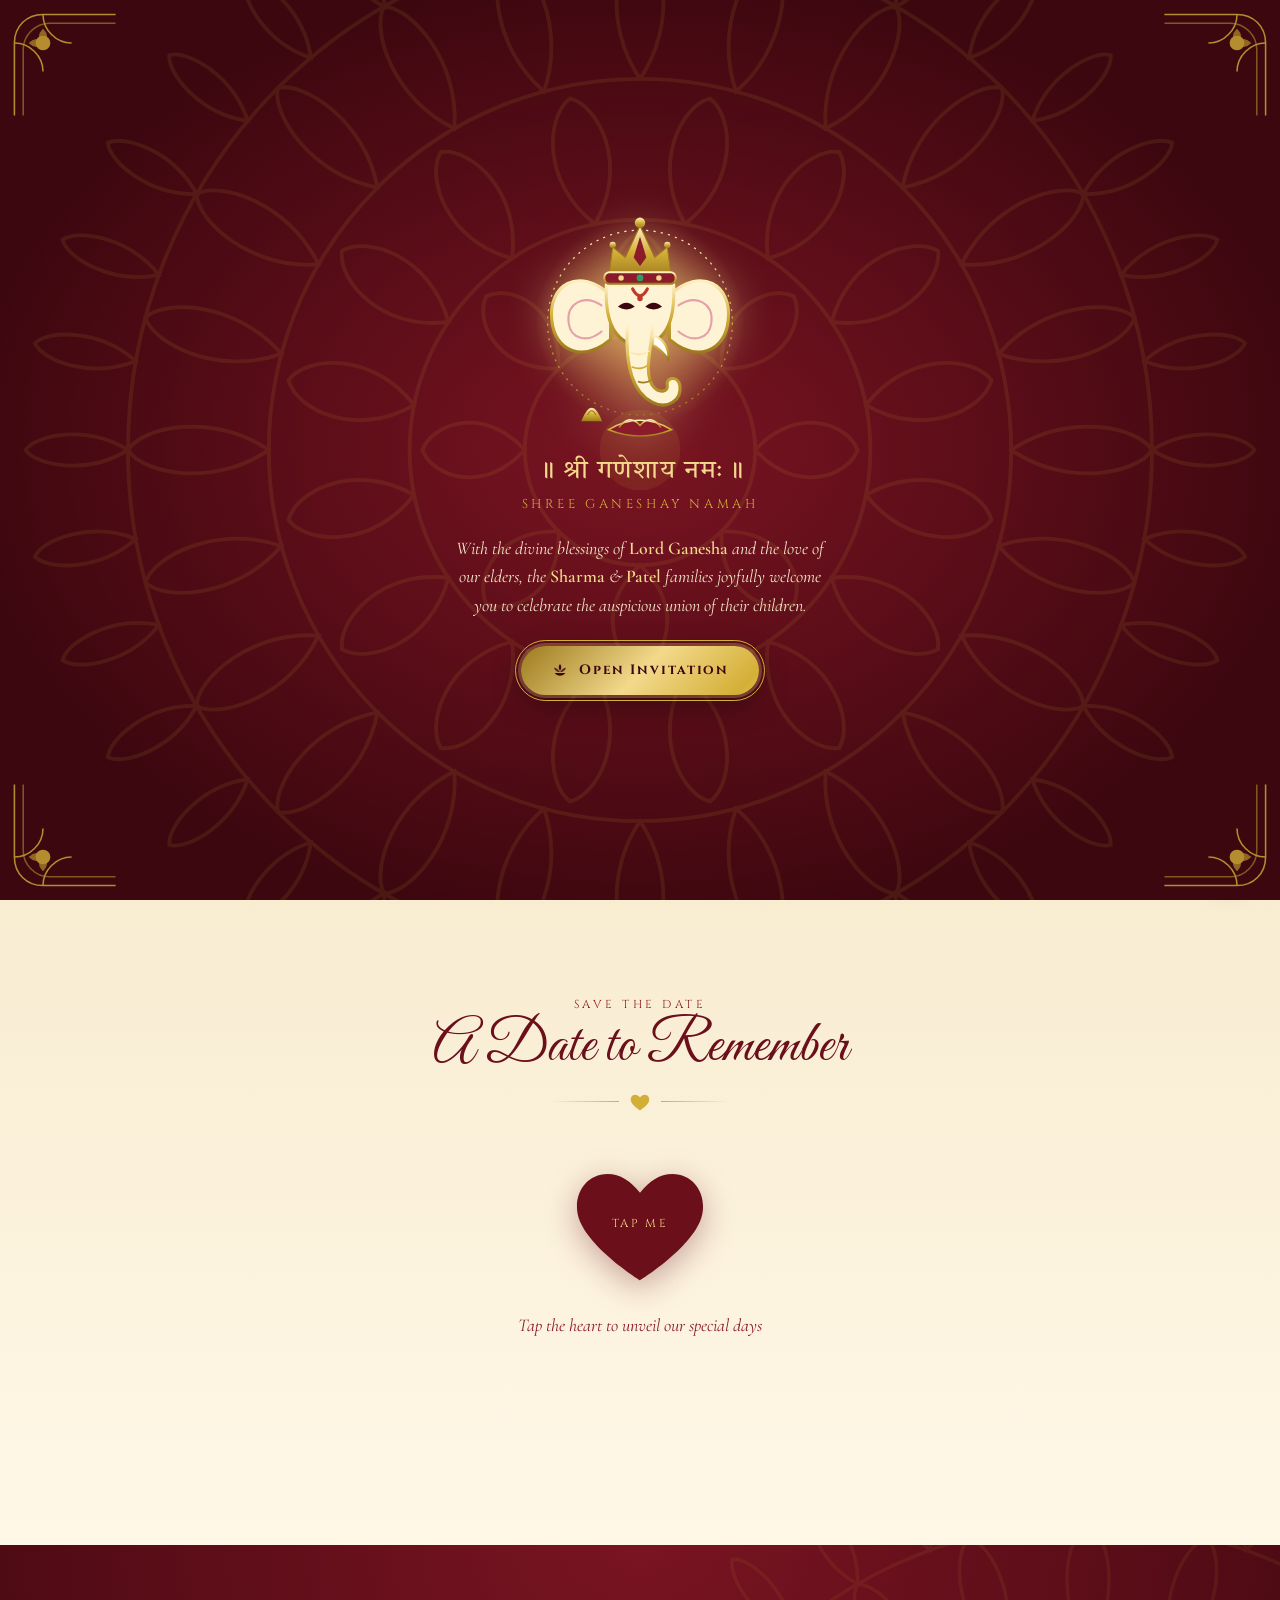
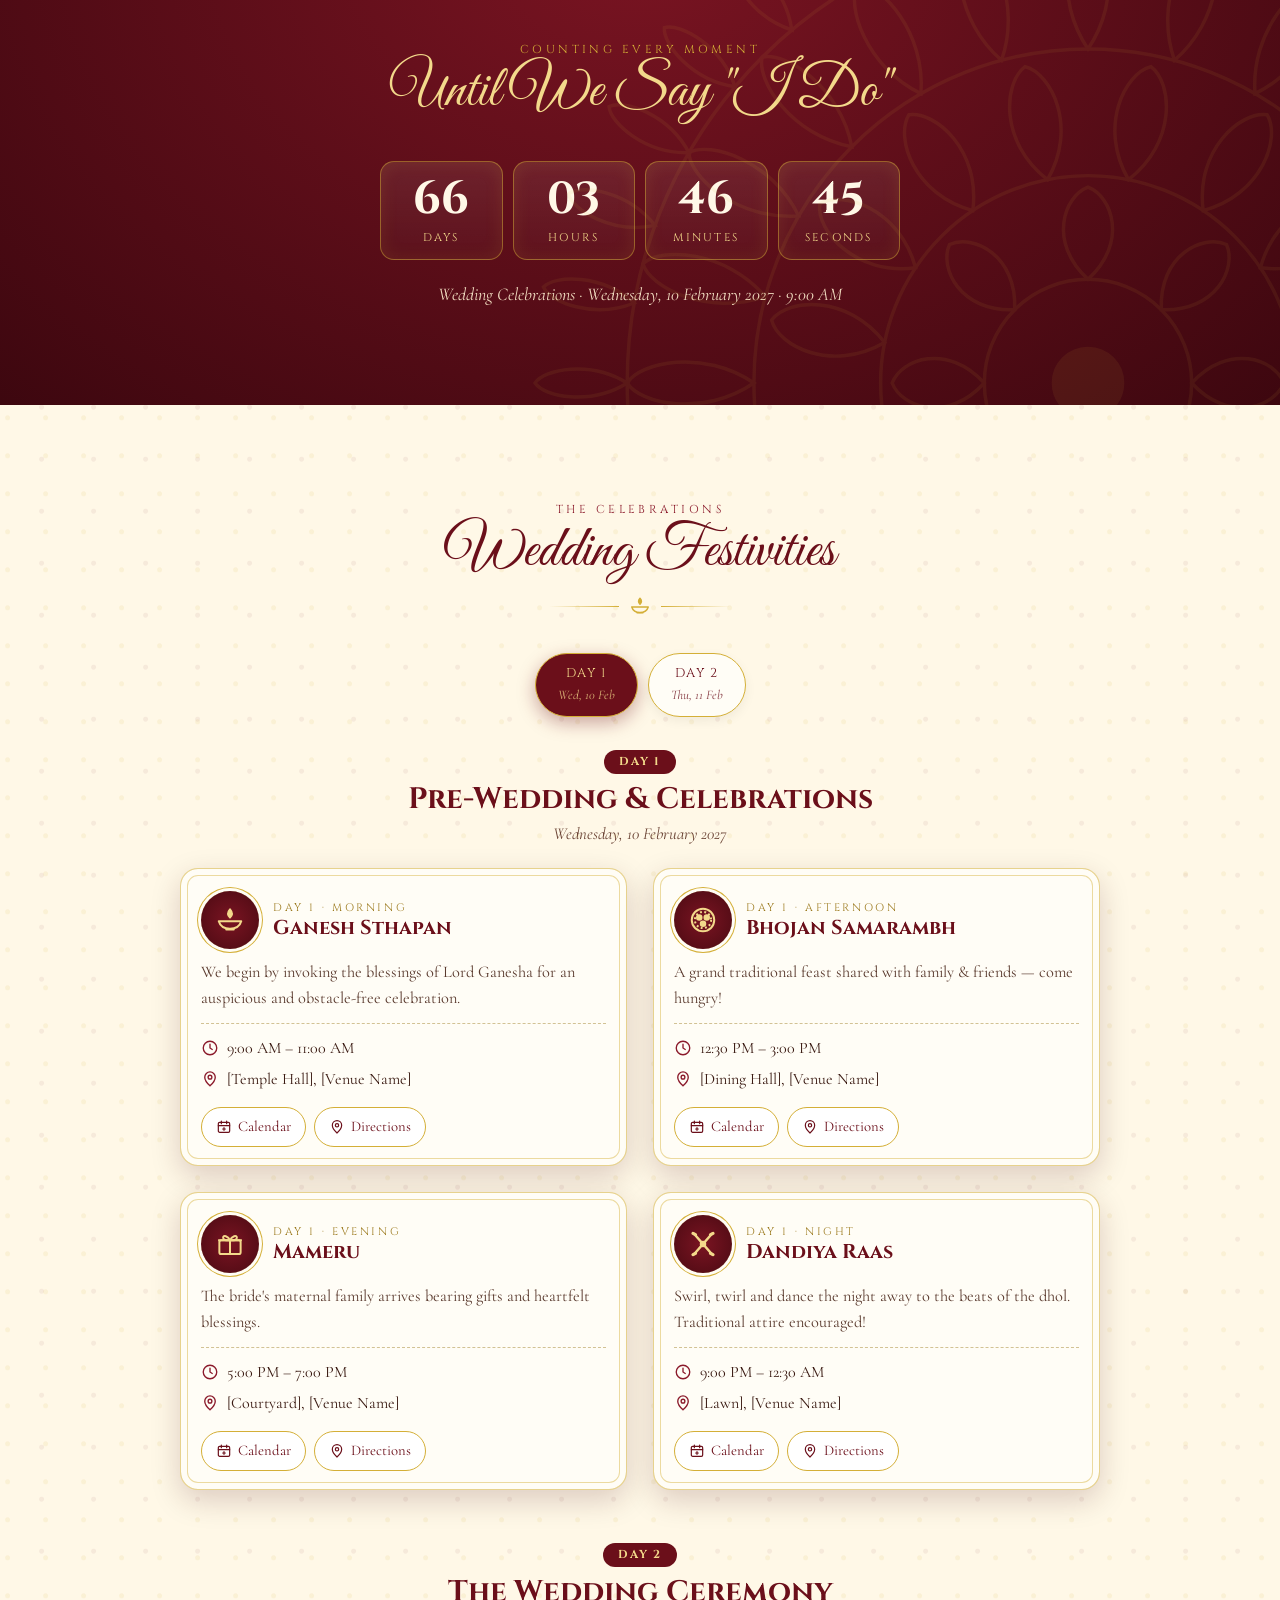
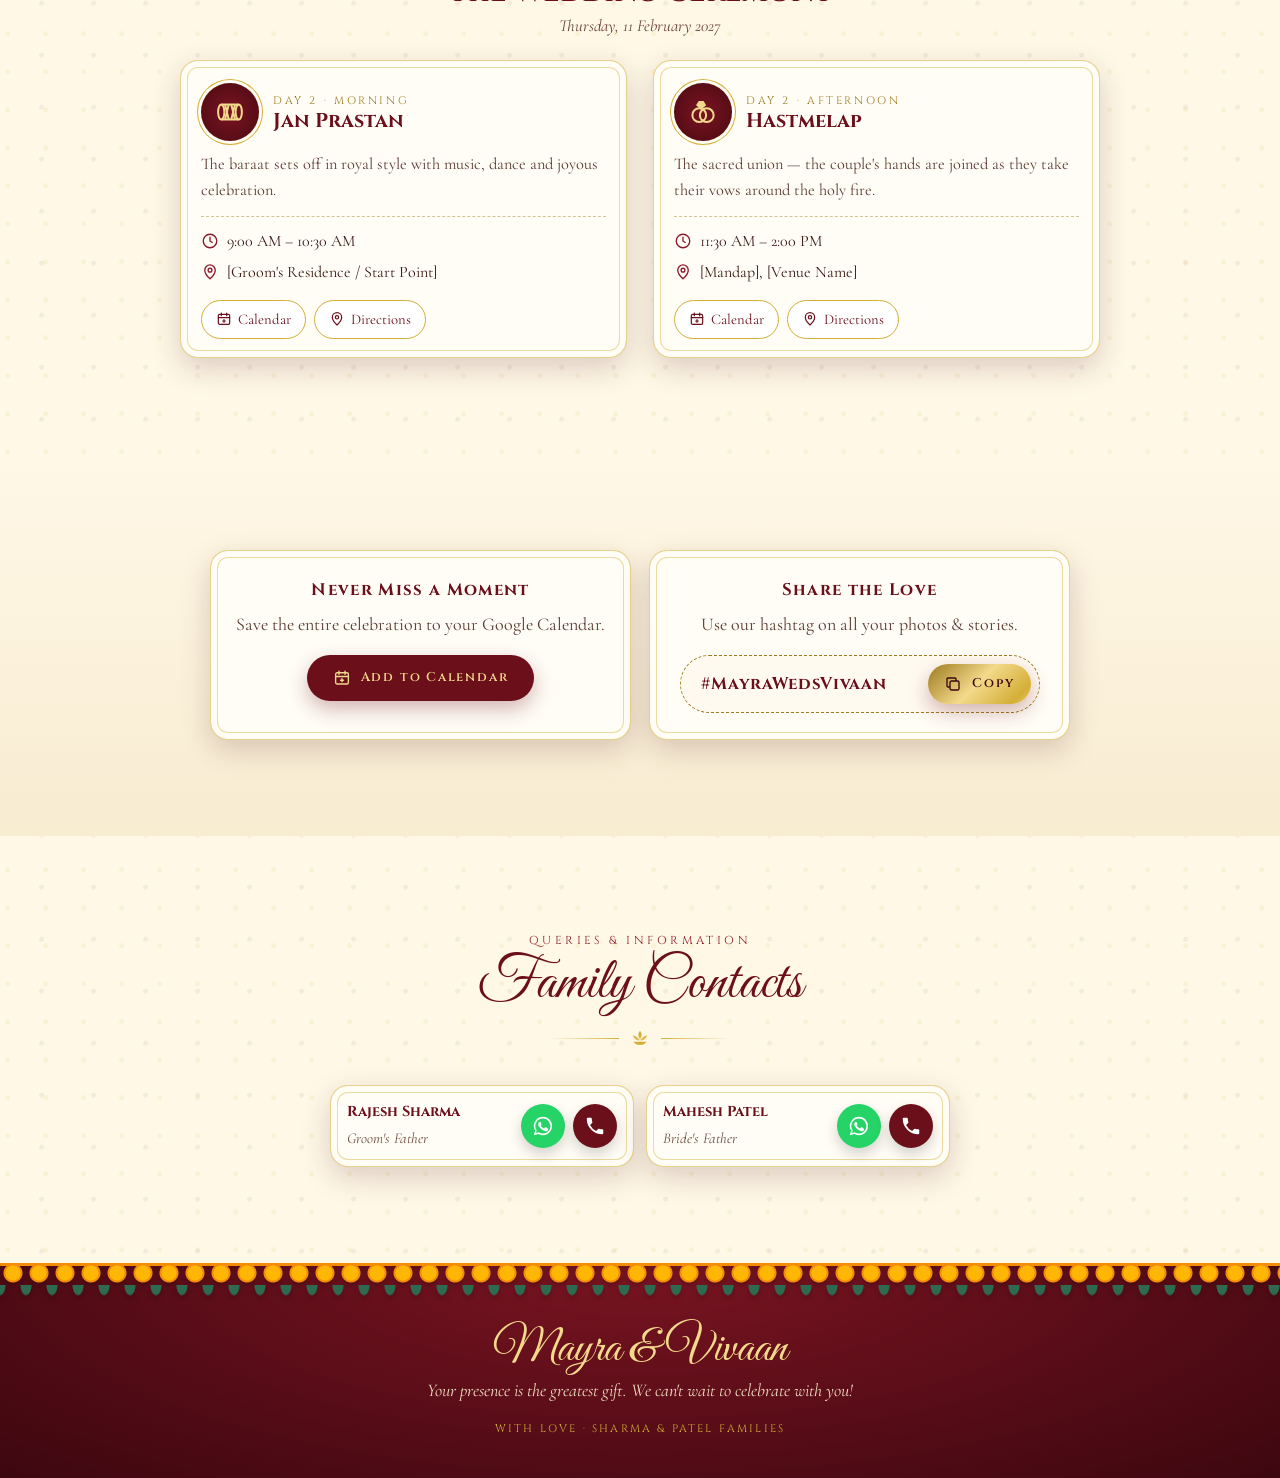
==== index.html @ 6d823b8b "date change" ====
<!DOCTYPE html>
<html lang="en">
<head>
<meta charset="UTF-8" />
<meta name="viewport" content="width=device-width, initial-scale=1, viewport-fit=cover" />
<meta name="theme-color" content="#4a0a12" />

<!-- Primary Meta Tags -->
<title>Mayra &amp; Vivaan | Wedding Invitation</title>
<meta name="title" content="Mayra &amp; Vivaan | Wedding Invitation" />
<meta name="description" content="You're invited! Join us for the wedding celebration of Mayra &amp; Vivaan on 10 February 2027." />

<!-- Open Graph / Facebook / WhatsApp -->
<meta property="og:type" content="website" />
<meta property="og:url" content="https://wading-invitation.vercel.app/" />
<meta property="og:title" content="Mayra &amp; Vivaan | Wedding Invitation" />
<meta property="og:description" content="You're invited! Join us for the wedding celebration of Mayra &amp; Vivaan on 10 February 2027." />
<meta property="og:image" content="https://wading-invitation.vercel.app/preview.png?v=2" />
<meta property="og:image:secure_url" content="https://wading-invitation.vercel.app/preview.png?v=2" />
<meta property="og:image:type" content="image/png" />
<meta property="og:image:width" content="1200" />
<meta property="og:image:height" content="630" />
<meta property="og:image:alt" content="Mayra &amp; Vivaan Wedding Invitation" />

<!-- Twitter Card -->
<meta name="twitter:card" content="summary_large_image" />
<meta name="twitter:url" content="https://wading-invitation.vercel.app/" />
<meta name="twitter:title" content="Mayra &amp; Vivaan | Wedding Invitation" />
<meta name="twitter:description" content="You're invited! Join us for the wedding celebration of Mayra &amp; Vivaan on 10 February 2027." />
<meta name="twitter:image" content="https://wading-invitation.vercel.app/preview.png?v=2" />

<link rel="preconnect" href="https://fonts.googleapis.com" />
<link rel="preconnect" href="https://fonts.gstatic.com" crossorigin />
<link href="https://fonts.googleapis.com/css2?family=Cinzel:wght@400;600;700&family=Cormorant+Garamond:ital,wght@0,400;0,500;0,600;1,400&family=Great+Vibes&family=Tiro+Devanagari+Hindi&display=swap" rel="stylesheet" />

<link rel="stylesheet" href="style.css" />
</head>

<body class="locked">

<!-- =========================================================
     SVG SPRITE (icons reused throughout)
     ========================================================= -->
<svg width="0" height="0" style="position:absolute" aria-hidden="true">
  <defs>
    <linearGradient id="goldG" x1="0" y1="0" x2="0" y2="1">
      <stop offset="0" stop-color="#fff1c1"/><stop offset=".5" stop-color="#d4af37"/><stop offset="1" stop-color="#9c7a1e"/>
    </linearGradient>
    <radialGradient id="haloG">
      <stop offset="0" stop-color="#ffd86b" stop-opacity=".55"/><stop offset="1" stop-color="#ffd86b" stop-opacity="0"/>
    </radialGradient>
  </defs>
  <symbol id="i-lotus" viewBox="0 0 24 24"><g fill="currentColor"><path d="M12 4c2 2.5 2.6 5.6 0 9-2.6-3.4-2-6.5 0-9z"/><path d="M4 9c3 .2 5.6 2 8 5.5-4 .6-6.8-1.4-8-5.5z" opacity=".8"/><path d="M20 9c-3 .2-5.6 2-8 5.5 4 .6 6.8-1.4 8-5.5z" opacity=".8"/><path d="M5 16h14c-1.5 2.4-4 3.5-7 3.5S6.5 18.4 5 16z"/></g></symbol>
  <symbol id="i-diya" viewBox="0 0 24 24"><g fill="none" stroke="currentColor" stroke-width="1.6" stroke-linecap="round" stroke-linejoin="round"><path d="M12 3.5c2 2.3 2.2 4.4 0 6.5-2.2-2.1-2-4.2 0-6.5z" fill="currentColor"/><path d="M3 13h18c-1.2 4-4.6 6-9 6s-7.8-2-9-6z"/><path d="M9 19.5h6"/></g></symbol>
  <symbol id="i-thali" viewBox="0 0 24 24"><g fill="none" stroke="currentColor" stroke-width="1.6"><circle cx="12" cy="12" r="9"/><circle cx="12" cy="12" r="6.5" stroke-dasharray="1.5 2"/><circle cx="9" cy="10" r="1.8" fill="currentColor"/><circle cx="15" cy="10" r="1.8" fill="currentColor"/><circle cx="12" cy="15" r="1.8" fill="currentColor"/></g></symbol>
  <symbol id="i-gift" viewBox="0 0 24 24"><g fill="none" stroke="currentColor" stroke-width="1.6" stroke-linejoin="round"><rect x="3.5" y="9" width="17" height="11" rx="1.5"/><path d="M2.5 9h19M12 9v11"/><path d="M12 9c-1.5-3.5-5.5-4.5-5.5-2S10 9 12 9zm0 0c1.5-3.5 5.5-4.5 5.5-2S14 9 12 9z"/></g></symbol>
  <symbol id="i-dandiya" viewBox="0 0 24 24"><g fill="none" stroke="currentColor" stroke-width="2" stroke-linecap="round"><path d="M5 4l14 16M19 4L5 20"/><circle cx="12" cy="12" r="1.6" fill="currentColor"/><path d="M4 3.5l2 1M20 3.5l-2 1M4 20.5l2-1M20 20.5l-2-1" stroke-width="2.6"/></g></symbol>
  <symbol id="i-dhol" viewBox="0 0 24 24"><g fill="none" stroke="currentColor" stroke-width="1.6" stroke-linejoin="round"><ellipse cx="5" cy="12" rx="2.5" ry="6"/><ellipse cx="19" cy="12" rx="2.5" ry="6"/><path d="M5 6h14M5 18h14M8 6l3 12M13 6l3 12M8 18l3-12M13 18l3-12"/></g></symbol>
  <symbol id="i-rings" viewBox="0 0 24 24"><g fill="none" stroke="currentColor" stroke-width="1.6"><circle cx="9" cy="14.5" r="5.5"/><circle cx="15" cy="14.5" r="5.5"/><path d="M7.5 6.5L9 4h3l1.5 2.5L10.5 9z" fill="currentColor"/></g></symbol>
  <symbol id="i-clock" viewBox="0 0 24 24"><g fill="none" stroke="currentColor" stroke-width="1.8" stroke-linecap="round"><circle cx="12" cy="12" r="9"/><path d="M12 7v5l3 2"/></g></symbol>
  <symbol id="i-pin" viewBox="0 0 24 24"><g fill="none" stroke="currentColor" stroke-width="1.8"><path d="M12 21s7-6.2 7-11.5A7 7 0 0 0 5 9.5C5 14.8 12 21 12 21z"/><circle cx="12" cy="9.5" r="2.5"/></g></symbol>
  <symbol id="i-cal" viewBox="0 0 24 24"><g fill="none" stroke="currentColor" stroke-width="1.8" stroke-linecap="round"><rect x="3.5" y="5" width="17" height="15" rx="2"/><path d="M3.5 10h17M8 3v4M16 3v4M12 13v4M10 15h4"/></g></symbol>
  <symbol id="i-copy" viewBox="0 0 24 24"><g fill="none" stroke="currentColor" stroke-width="1.8"><rect x="8" y="8" width="12" height="12" rx="2"/><path d="M16 8V5.5A1.5 1.5 0 0 0 14.5 4h-9A1.5 1.5 0 0 0 4 5.5v9A1.5 1.5 0 0 0 5.5 16H8"/></g></symbol>
  <symbol id="i-heart" viewBox="0 0 24 24"><path fill="currentColor" d="M12 21s-7.5-4.6-9.6-9.4C.9 8 3 4 6.8 4c2.1 0 3.6 1.1 5.2 3 1.6-1.9 3.1-3 5.2-3C21 4 23.1 8 21.6 11.6 19.5 16.4 12 21 12 21z"/></symbol>
  <symbol id="i-phone" viewBox="0 0 24 24"><path fill="currentColor" d="M6.6 10.8a15.1 15.1 0 0 0 6.6 6.6l2.2-2.2c.3-.3.7-.4 1-.2 1.1.4 2.3.6 3.6.6.6 0 1 .4 1 1V20c0 .6-.4 1-1 1A17 17 0 0 1 3 4c0-.6.4-1 1-1h3.5c.6 0 1 .4 1 1 0 1.2.2 2.4.6 3.6.1.3 0 .7-.2 1l-2.3 2.2z"/></symbol>
  <symbol id="i-wa" viewBox="0 0 24 24"><path fill="currentColor" d="M12 2a10 10 0 0 0-8.6 15.1L2 22l5-1.3A10 10 0 1 0 12 2zm0 18.2c-1.6 0-3.1-.4-4.4-1.2l-.3-.2-3 .8.8-2.9-.2-.3A8.2 8.2 0 1 1 12 20.2zm4.5-6.1c-.2-.1-1.5-.7-1.7-.8-.2-.1-.4-.1-.6.1l-.8 1c-.1.2-.3.2-.5.1a6.7 6.7 0 0 1-3.3-2.9c-.3-.4.2-.4.7-1.4.1-.2 0-.3 0-.4l-.8-1.8c-.2-.5-.4-.4-.6-.4h-.5c-.2 0-.4.1-.7.3-.2.3-.9.9-.9 2.2s1 2.6 1.1 2.7c.1.2 1.9 2.9 4.6 4.1 1.7.7 2.4.8 3.2.7.5-.1 1.5-.6 1.8-1.2.2-.6.2-1.1.1-1.2l-.4-.2z"/></symbol>
  <symbol id="i-play" viewBox="0 0 24 24"><path fill="currentColor" d="M8 5.5v13a1 1 0 0 0 1.5.9l10.2-6.5a1 1 0 0 0 0-1.8L9.5 4.6A1 1 0 0 0 8 5.5z"/></symbol>
  <symbol id="i-pause" viewBox="0 0 24 24"><path fill="currentColor" d="M7 5h3.5v14H7zM13.5 5H17v14h-3.5z"/></symbol>
  <symbol id="i-home" viewBox="0 0 24 24"><g fill="none" stroke="currentColor" stroke-width="1.7" stroke-linejoin="round"><path d="M4 11l8-7 8 7v9a1 1 0 0 1-1 1h-4v-6H9v6H5a1 1 0 0 1-1-1z"/></g></symbol>
  <symbol id="i-send" viewBox="0 0 24 24"><path fill="currentColor" d="M3 20.5l18-8.5L3 3.5 3 10l12 2-12 2z"/></symbol>
  <symbol id="i-corner" viewBox="0 0 100 100"><g fill="none" stroke="currentColor" stroke-width="1.4"><path d="M4 96V30C4 15 15 4 30 4h66"/><path d="M12 96V36c0-13 11-24 24-24h60" opacity=".6"/><path d="M4 30c14 0 26 12 26 26M30 4c0 14 12 26 26 26" /><circle cx="30" cy="30" r="6" fill="currentColor"/><path d="M30 18c4 4 4 8 0 12-4-4-4-8 0-12zM18 30c4-4 8-4 12 0-4 4-8 4-12 0z" fill="currentColor" opacity=".7"/></g></symbol>
  <symbol id="i-paisley" viewBox="0 0 60 100"><g fill="none" stroke="currentColor" stroke-width="1.6"><path d="M30 95C8 80 6 50 22 36c12-10 30-4 30 12 0 12-14 16-20 8"/><path d="M30 85C16 74 15 54 25 45c8-7 19-3 19 7" opacity=".7"/><circle cx="34" cy="50" r="4" fill="currentColor"/><path d="M30 10l4 8-4 8-4-8z" fill="currentColor"/></g></symbol>
</svg>

<!-- Falling petals container -->
<div class="petals" id="petals" aria-hidden="true"></div>

<!-- =========================================================
     WELCOME SCREEN
     ========================================================= -->
<div id="welcome" role="dialog" aria-modal="true" aria-labelledby="welcomeTitle">
  <svg class="mandala-bg js-mandala" viewBox="-100 -100 200 200" aria-hidden="true"></svg>
  <svg class="welcome-corner tl"><use href="#i-corner"/></svg>
  <svg class="welcome-corner tr"><use href="#i-corner"/></svg>
  <svg class="welcome-corner bl"><use href="#i-corner"/></svg>
  <svg class="welcome-corner br"><use href="#i-corner"/></svg>

  <div class="welcome-inner">
    <!-- Ganesha illustration -->
    <svg class="ganesha" viewBox="0 0 200 230" role="img" aria-label="Lord Ganesha">
      <circle cx="100" cy="112" r="100" fill="url(#haloG)"/>
      <circle cx="100" cy="112" r="88" fill="none" stroke="url(#goldG)" stroke-width="1.2" stroke-dasharray="2 5"/>
      <!-- Ears -->
      <path d="M72 86 C42 58 12 76 16 110 C19 140 46 150 72 128 Z" fill="#fff3d6" stroke="url(#goldG)" stroke-width="3"/>
      <path d="M128 86 C158 58 188 76 184 110 C181 140 154 150 128 128 Z" fill="#fff3d6" stroke="url(#goldG)" stroke-width="3"/>
      <path d="M64 96 C46 84 30 94 32 112 C34 128 50 132 64 120" fill="none" stroke="#e8a0a8" stroke-width="2"/>
      <path d="M136 96 C154 84 170 94 168 112 C166 128 150 132 136 120" fill="none" stroke="#e8a0a8" stroke-width="2"/>
      <!-- Head -->
      <path d="M68 76 C66 115 78 132 100 134 C122 132 134 115 132 76 Z" fill="#fff3d6" stroke="url(#goldG)" stroke-width="3"/>
      <!-- Trunk (fill + side strokes) -->
      <path d="M88 116 C86 150 92 178 112 188 C126 195 140 186 138 172 C136 162 124 164 126 172 C127 178 118 180 112 172 C104 160 110 140 112 116 Z" fill="#fff3d6"/>
      <path d="M88 116 C86 150 92 178 112 188 C126 195 140 186 138 172 C136 162 124 164 126 172 C127 178 118 180 112 172 C104 160 110 140 112 116" fill="none" stroke="url(#goldG)" stroke-width="3" stroke-linecap="round"/>
      <path d="M90 140 Q100 145 109 139 M92 154 Q101 158 108 152 M98 168 Q106 171 111 166" fill="none" stroke="url(#goldG)" stroke-width="1.5"/>
      <!-- Tusk -->
      <path d="M113 124 Q128 130 127 147 Q120 137 112 133 Z" fill="#fffdf6" stroke="url(#goldG)" stroke-width="2"/>
      <!-- Crown -->
      <path d="M70 70 L74 40 L86 50 L100 20 L114 50 L126 40 L130 70 Z" fill="url(#goldG)" stroke="#9c7a1e" stroke-width="1"/>
      <circle cx="100" cy="17" r="5" fill="url(#goldG)"/>
      <circle cx="74" cy="38" r="3" fill="url(#goldG)"/><circle cx="126" cy="38" r="3" fill="url(#goldG)"/>
      <rect x="66" y="64" width="68" height="11" rx="5" fill="#8b1a2b" stroke="url(#goldG)" stroke-width="2"/>
      <circle cx="82" cy="69.5" r="2.6" fill="#f3d98b"/><circle cx="100" cy="69.5" r="3.2" fill="#2d9c6a"/><circle cx="118" cy="69.5" r="2.6" fill="#f3d98b"/>
      <path d="M100 30 L106 50 L100 58 L94 50 Z" fill="#8b1a2b"/>
      <!-- Eyes -->
      <path d="M79 97 Q87 89 95 97 Q87 102 79 97 Z" fill="#3d070f"/>
      <path d="M105 97 Q113 89 121 97 Q113 102 105 97 Z" fill="#3d070f"/>
      <!-- Tilak -->
      <path d="M93 80 Q100 93 107 80" fill="none" stroke="#c0392b" stroke-width="3" stroke-linecap="round"/>
      <circle cx="100" cy="89" r="2.6" fill="#c0392b"/>
      <!-- Modak & lotus base -->
      <path d="M44 206 Q54 180 64 206 Z" fill="url(#goldG)"/>
      <path d="M50 200 Q54 192 58 200" fill="none" stroke="#9c7a1e" stroke-width="1"/>
      <path d="M70 214 Q100 196 130 214 Q100 226 70 214 Z" fill="#8b1a2b" stroke="url(#goldG)" stroke-width="1.5"/>
      <path d="M80 212 Q90 198 100 210 Q110 198 120 212" fill="none" stroke="url(#goldG)" stroke-width="1.5"/>
    </svg>

    <div class="shloka-deva" lang="hi">॥ श्री गणेशाय नमः ॥</div>
    <div class="shloka" id="welcomeTitle">Shree Ganeshay Namah</div>

    <p class="welcome-msg">
      With the divine blessings of <strong>Lord Ganesha</strong> and the love of our elders,
      the <strong>Sharma</strong> &amp; <strong>Patel</strong> families joyfully welcome you
      to celebrate the auspicious union of their children.
    </p>

    <button class="btn-open" id="openBtn" type="button">
      <svg><use href="#i-lotus"/></svg> Open Invitation
    </button>
  </div>
</div>

<main>
  <!-- =========================================================
       HERO — COUPLE REVEAL & ROYAL ENTRY
       ========================================================= -->
  <section id="home" aria-label="Couple">
    <div class="toran" aria-hidden="true"></div>
    <svg class="mandala-bg js-mandala" viewBox="-100 -100 200 200" aria-hidden="true"></svg>
    <div class="container hero-inner">
      <div class="hero-pre reveal">The Royal Wedding of</div>

      <div class="palace" id="palace">
        <div class="door left" aria-hidden="true"><svg viewBox="0 0 60 100"><use href="#i-paisley"/></svg></div>
        <div class="door right" aria-hidden="true"><svg viewBox="0 0 60 100" style="transform:scaleX(-1)"><use href="#i-paisley"/></svg></div>

        <div class="arch">
          <div class="couple-blessing">Together with their families</div>
          <h1 class="names">
            <span class="n gold-text">Mayra</span>
            <span class="amp">&amp;</span>
            <span class="n gold-text">Vivaan</span>
          </h1>
          <div class="divider" aria-hidden="true"><svg><use href="#i-lotus"/></svg></div>
          <div class="parents">
            <div><b>Groom</b>S/o Mr. Rajesh &amp; Mrs. Sunita Sharma</div>
            <div><b>Bride</b>D/o Mr. Mahesh &amp; Mrs. Kavita Patel</div>
          </div>
        </div>
      </div>

      <p class="tap-hint reveal">request the honour of your presence</p>
      <div class="scroll-cue" aria-hidden="true"></div>
    </div>
  </section>

  <!-- =========================================================
       A DATE TO REMEMBER
       ========================================================= -->
  <section id="date" aria-labelledby="dateTitle">
    <div class="container">
      <div class="sec-head reveal">
        <div class="eyebrow">Save the Date</div>
        <h2 id="dateTitle">A Date to Remember</h2>
        <div class="divider" aria-hidden="true"><svg><use href="#i-heart"/></svg></div>
      </div>

      <div class="heart-zone reveal" id="heartZone">
        <button class="heart-btn" id="heartBtn" type="button" aria-label="Tap the heart to reveal the wedding dates" aria-controls="dates">
          <svg><use href="#i-heart"/></svg>
          <span>TAP ME</span>
        </button>
        <p class="hint">Tap the heart to unveil our special days</p>

        <div class="dates" id="dates" aria-live="polite">
          <div class="date-card frame">
            <div class="dow">Wednesday</div>
            <div class="day gold-text">10</div>
            <div class="mon">FEBRUARY 2027</div>
            <span class="tag">Day 1 · Celebrations</span>
          </div>
          <div class="date-card frame">
            <div class="dow">Thursday</div>
            <div class="day gold-text">11</div>
            <div class="mon">FEBRUARY 2027</div>
            <span class="tag">Day 2 · Wedding</span>
          </div>
          <p class="venue-line">at <b>[Venue Name]</b>, [City], [State]</p>
        </div>
      </div>
    </div>
  </section>

  <!-- =========================================================
       COUNTDOWN
       ========================================================= -->
  <section id="countdown" aria-labelledby="cdTitle">
    <svg class="mandala-bg js-mandala" viewBox="-100 -100 200 200" aria-hidden="true"></svg>
    <div class="container">
      <div class="sec-head reveal">
        <div class="eyebrow">Counting every moment</div>
        <h2 id="cdTitle">Until We Say "I Do"</h2>
      </div>
      <div class="timer reveal" id="timer" role="timer" aria-live="off">
        <div class="t-box"><div class="t-num" data-unit="d">00</div><div class="t-lbl">Days</div></div>
        <div class="t-box"><div class="t-num" data-unit="h">00</div><div class="t-lbl">Hours</div></div>
        <div class="t-box"><div class="t-num" data-unit="m">00</div><div class="t-lbl">Minutes</div></div>
        <div class="t-box"><div class="t-num" data-unit="s">00</div><div class="t-lbl">Seconds</div></div>
      </div>
      <p class="cd-note reveal" id="cdNote">Wedding Celebrations · Wednesday, 10 February 2027 · 9:00 AM</p>
    </div>
  </section>

  <!-- =========================================================
       EVENTS
       ========================================================= -->
  <section id="events" aria-labelledby="evTitle">
    <div class="container">
      <div class="sec-head reveal">
        <div class="eyebrow">The Celebrations</div>
        <h2 id="evTitle">Wedding Festivities</h2>
        <div class="divider" aria-hidden="true"><svg><use href="#i-diya"/></svg></div>
      </div>

      <div class="day-tabs" role="navigation" aria-label="Event days">
        <button class="day-tab active" id="btn-day-1" type="button" data-target="#day-1-section">DAY 1<small>Wed, 10 Feb</small></button>
        <button class="day-tab" id="btn-day-2" type="button" data-target="#day-2-section">DAY 2<small>Thu, 11 Feb</small></button>
      </div>

      <div class="events-stack">
        <div class="day-block" id="day-1-section">
          <div class="day-header reveal">
            <div class="day-pill">DAY 1</div>
            <h3 class="day-heading">Pre-Wedding &amp; Celebrations</h3>
            <p class="day-date">Wednesday, 10 February 2027</p>
          </div>
          <div class="timeline" id="day-1"></div>
        </div>

        <div class="day-block" id="day-2-section">
          <div class="day-header reveal">
            <div class="day-pill">DAY 2</div>
            <h3 class="day-heading">The Wedding Ceremony</h3>
            <p class="day-date">Thursday, 11 February 2027</p>
          </div>
          <div class="timeline" id="day-2"></div>
        </div>
      </div>
    </div>
  </section>

  <!-- =========================================================
       QUICK ACTIONS
       ========================================================= -->
  <section id="actions" aria-label="Quick actions">
    <div class="container">
      <div class="qa-grid">
        <div class="qa frame reveal">
          <h3>Never Miss a Moment</h3>
          <p>Save the entire celebration to your Google Calendar.</p>
          <a class="btn" id="mainCalBtn" target="_blank" rel="noopener"><svg><use href="#i-cal"/></svg>Add to Calendar</a>
        </div>
        <div class="qa frame reveal d1">
          <h3>Share the Love</h3>
          <p>Use our hashtag on all your photos &amp; stories.</p>
          <div class="hashtag">
            <code id="hashtag">#MayraWedsVivaan</code>
            <button class="btn gold" id="copyBtn" type="button" aria-label="Copy hashtag"><svg><use href="#i-copy"/></svg>Copy</button>
          </div>
        </div>
      </div>
    </div>
  </section>

  <!-- =========================================================
       FAMILY CONTACTS
       ========================================================= -->
  <section id="contact" aria-labelledby="contactTitle">
    <div class="container">
      <div class="sec-head reveal">
        <div class="eyebrow">Queries &amp; Information</div>
        <h2 id="contactTitle">Family Contacts</h2>
        <div class="divider" aria-hidden="true"><svg><use href="#i-lotus"/></svg></div>
      </div>

      <div class="contact-grid" id="contacts"></div>
    </div>
  </section>
</main>

<footer>
  <div class="toran" aria-hidden="true"></div>
  <div class="script">Mayra &amp; Vivaan</div>
  <p>Your presence is the greatest gift. We can't wait to celebrate with you!</p>
  <small>WITH LOVE · SHARMA &amp; PATEL FAMILIES</small>
</footer>

<!-- Background Audio (place song.mp3 in root folder) -->
<audio id="bgSong" loop preload="auto">
  <source src="song.mp3" type="audio/mpeg" />
  <source src="song.m4a" type="audio/mp4" />
  <source src="song.wav" type="audio/wav" />
</audio>

<!-- Floating music control -->
<button class="music-btn show" id="musicBtn" type="button" aria-label="Play background music" aria-pressed="false">
  <span class="ring" aria-hidden="true"></span>
  <svg class="ic-play"><use href="#i-play"/></svg>
  <svg class="ic-pause"><use href="#i-pause"/></svg>
  <span class="eq" aria-hidden="true"><i></i><i></i><i></i><i></i></span>
</button>

<!-- Bottom navigation -->
<nav class="bottom-nav" aria-label="Sections">
  <a href="#home" class="active"><svg><use href="#i-home"/></svg>HOME</a>
  <a href="#date"><svg><use href="#i-heart"/></svg>DATE</a>
  <a href="#events"><svg><use href="#i-diya"/></svg>EVENTS</a>
  <a href="#contact"><svg><use href="#i-phone"/></svg>CONTACT</a>
</nav>

<div class="toast" id="toast" role="status" aria-live="polite"></div>

<script src="script.js"></script>
</body>
</html>
---- style.css ----
/* =========================================================
   1. DESIGN TOKENS
   ========================================================= */
:root{
  --maroon:#6b0f1a;
  --maroon-deep:#3d070f;
  --maroon-soft:#8b1a2b;
  --gold:#d4af37;
  --gold-light:#f3d98b;
  --gold-dark:#9c7a1e;
  --cream:#fff8e7;
  --cream-2:#f8ecd1;
  --ink:#3a1a12;
  --marigold:#f59e0b;
  --rose:#c2185b;

  --gold-grad:linear-gradient(135deg,#9c7a1e 0%,#f3d98b 28%,#d4af37 50%,#fff1c1 72%,#9c7a1e 100%);
  --font-display:'Cinzel', 'Times New Roman', serif;
  --font-script:'Great Vibes', cursive;
  --font-body:'Cormorant Garamond', Georgia, serif;
  --font-deva:'Tiro Devanagari Hindi', serif;

  --radius:18px;
  --shadow:0 10px 30px rgba(61,7,15,.18);
  --nav-h:64px;
}

/* =========================================================
   2. BASE
   ========================================================= */
*,*::before,*::after{box-sizing:border-box;margin:0;padding:0}
html{scroll-behavior:smooth;-webkit-text-size-adjust:100%}
body{
  font-family:var(--font-body);
  font-size:1.125rem;
  line-height:1.6;
  color:var(--ink);
  background:var(--cream);
  background-image:
    radial-gradient(circle at 20% 10%, rgba(212,175,55,.10) 0 2px, transparent 3px),
    radial-gradient(circle at 80% 60%, rgba(107,15,26,.06) 0 2px, transparent 3px);
  background-size:38px 38px, 52px 52px;
  overflow-x:hidden;
  padding-bottom:calc(var(--nav-h) + env(safe-area-inset-bottom));
}
body.locked{overflow:hidden;height:100vh}
img,svg{display:block;max-width:100%}
button{font:inherit;cursor:pointer;border:none;background:none;color:inherit}
a{color:inherit}
.sr-only{position:absolute;width:1px;height:1px;overflow:hidden;clip:rect(0 0 0 0);white-space:nowrap}

.container{width:100%;max-width:960px;margin:0 auto;padding:0 20px}
section{position:relative;padding:72px 0;scroll-margin-top:10px}

.gold-text{
  background:var(--gold-grad);
  background-size:200% auto;
  -webkit-background-clip:text;background-clip:text;
  color:transparent;
  animation:shine 6s linear infinite;
}
@keyframes shine{to{background-position:200% center}}

/* Section headings */
.sec-head{text-align:center;margin-bottom:36px}
.sec-head .eyebrow{
  font-family:var(--font-display);letter-spacing:.3em;font-size:.72rem;
  color:var(--maroon-soft);text-transform:uppercase;
}
.sec-head h2{
  font-family:var(--font-script);font-weight:400;
  font-size:clamp(2.6rem,9vw,3.6rem);line-height:1.15;color:var(--maroon);
}
.divider{display:flex;align-items:center;justify-content:center;gap:10px;margin:10px auto 0;color:var(--gold)}
.divider::before,.divider::after{content:"";height:1px;width:70px;background:linear-gradient(90deg,transparent,var(--gold))}
.divider::after{transform:scaleX(-1)}
.divider svg{width:22px;height:22px}

/* Scroll reveal */
.reveal{opacity:0;transform:translateY(34px);transition:opacity .9s ease, transform .9s cubic-bezier(.2,.7,.2,1)}
.reveal.in{opacity:1;transform:none}
.reveal.d1{transition-delay:.12s}.reveal.d2{transition-delay:.24s}.reveal.d3{transition-delay:.36s}

/* Ornamental frame card */
.frame{
  position:relative;background:#fffdf6;border-radius:var(--radius);
  border:1px solid rgba(212,175,55,.55);
  box-shadow:var(--shadow), inset 0 0 0 6px #fffdf6, inset 0 0 0 7px rgba(212,175,55,.45);
}

/* Toran (marigold garland) */
.toran{
  position:absolute;left:0;right:0;top:0;height:46px;pointer-events:none;z-index:3;
  background:
    radial-gradient(circle at 50% 10px,#ffb703 0 7px,#f48c06 8px 9px,transparent 10px) 0 0/26px 22px repeat-x,
    radial-gradient(ellipse at 50% 0, #2d6a4f 0 5px, transparent 6px) 13px 22px/26px 24px repeat-x,
    linear-gradient(#f48c06,#f48c06) 0 0/100% 3px no-repeat;
  filter:drop-shadow(0 3px 2px rgba(0,0,0,.18));
}

/* =========================================================
   3. WELCOME OVERLAY
   ========================================================= */
#welcome{
  position:fixed;inset:0;z-index:100;display:grid;place-items:center;
  background:
    radial-gradient(ellipse at center, #7a1422 0%, var(--maroon-deep) 75%);
  color:var(--cream);text-align:center;padding:24px;overflow:hidden;
  transition:transform 1.2s cubic-bezier(.7,0,.2,1), opacity 1.2s ease;
}
#welcome.gone{transform:translateY(-100%);opacity:.6;pointer-events:none}
#welcome .mandala-bg{position:absolute;width:150vmax;height:150vmax;opacity:.10;animation:spin 120s linear infinite;color:var(--gold)}
@keyframes spin{to{transform:rotate(360deg)}}
.welcome-inner{position:relative;max-width:440px;z-index:2}
.ganesha{width:min(56vw,210px);margin:0 auto 6px;filter:drop-shadow(0 0 22px rgba(243,217,139,.45));animation:float 5s ease-in-out infinite}
@keyframes float{50%{transform:translateY(-8px)}}
.shloka-deva{font-family:var(--font-deva);font-size:1.6rem;color:var(--gold-light);letter-spacing:.04em}
.shloka{font-family:var(--font-display);letter-spacing:.28em;font-size:.8rem;color:var(--gold);text-transform:uppercase;margin-top:2px}
.welcome-msg{margin:18px auto 26px;font-size:1.12rem;color:#f6e7c8;font-style:italic;max-width:380px}
.welcome-msg strong{font-style:normal;color:var(--gold-light);font-weight:600}
.btn-open{
  position:relative;display:inline-flex;align-items:center;gap:10px;
  padding:14px 30px;border-radius:999px;font-family:var(--font-display);
  letter-spacing:.14em;font-size:.85rem;color:var(--maroon-deep);font-weight:700;
  background:var(--gold-grad);background-size:200% auto;animation:shine 4s linear infinite;
  box-shadow:0 0 0 3px rgba(243,217,139,.25),0 10px 30px rgba(0,0,0,.35);
}
.btn-open::after{content:"";position:absolute;inset:-6px;border-radius:inherit;border:1px solid var(--gold);animation:ping 2s ease-out infinite}
@keyframes ping{from{opacity:.9;transform:scale(1)}to{opacity:0;transform:scale(1.25)}}
.btn-open svg{width:18px;height:18px}
.welcome-corner{position:absolute;width:110px;height:110px;color:var(--gold);opacity:.8}
.welcome-corner.tl{top:10px;left:10px}
.welcome-corner.tr{top:10px;right:10px;transform:scaleX(-1)}
.welcome-corner.bl{bottom:10px;left:10px;transform:scaleY(-1)}
.welcome-corner.br{bottom:10px;right:10px;transform:scale(-1)}

/* =========================================================
   4. HERO / COUPLE REVEAL / ROYAL ENTRY
   ========================================================= */
#home{
  min-height:100svh;display:flex;align-items:center;padding-top:80px;
  background:
    radial-gradient(ellipse at 50% 35%, #fffaf0 0%, var(--cream-2) 70%, #f0dcb1 100%);
  overflow:hidden;
}
#home .mandala-bg{position:absolute;left:50%;top:44%;width:min(130vw,820px);height:min(130vw,820px);
  translate:-50% -50%;color:var(--gold);opacity:.22;animation:spin 160s linear infinite}
.hero-inner{position:relative;text-align:center;width:100%;z-index:2}
.hero-pre{font-family:var(--font-display);letter-spacing:.32em;font-size:.72rem;color:var(--maroon-soft);text-transform:uppercase}

.palace{
  position:relative;width:min(88vw,400px);aspect-ratio:3/4;margin:18px auto 0;
  perspective:1200px;
}
.arch{
  position:absolute;inset:0;border-radius:200px 200px 16px 16px;overflow:hidden;
  background:
    radial-gradient(ellipse at 50% 30%, #fffdf6 0%, #fbefd4 70%);
  border:2px solid var(--gold);
  box-shadow:0 0 0 6px #fffaf0, 0 0 0 7px rgba(212,175,55,.6), 0 25px 50px rgba(61,7,15,.25);
  display:flex;flex-direction:column;align-items:center;justify-content:center;padding:40px 18px 30px;
}
.arch::before{ /* inner scalloped border */
  content:"";position:absolute;inset:12px;border-radius:190px 190px 10px 10px;
  border:1px dashed rgba(156,122,30,.55);pointer-events:none;
}
.couple-blessing{font-family:var(--font-display);font-size:.7rem;letter-spacing:.25em;color:var(--maroon-soft);text-transform:uppercase}
.names{margin:6px 0 4px;line-height:1}
.names .n{display:block;font-family:var(--font-script);font-size:clamp(3.6rem,17vw,5.2rem);color:var(--maroon);
  opacity:0;transform:translateY(20px) scale(.9);transition:all 1.1s cubic-bezier(.2,.7,.2,1)}
.names .amp{display:block;font-family:var(--font-display);font-size:1.6rem;color:var(--gold-dark);margin:2px 0;
  opacity:0;transform:scale(.4) rotate(-30deg);transition:all .9s ease}
.palace.open .names .n{opacity:1;transform:none}
.palace.open .names .n:first-child{transition-delay:1.2s}
.palace.open .names .amp{opacity:1;transform:none;transition-delay:1.6s}
.palace.open .names .n:last-child{transition-delay:1.9s}
.parents{display:grid;grid-template-columns:1fr 1fr;gap:10px;margin-top:14px;font-size:.92rem;color:#5a3a2e;opacity:0;transition:opacity 1s ease 2.4s}
.parents b{display:block;font-family:var(--font-display);font-size:.7rem;letter-spacing:.14em;color:var(--maroon-soft)}
.palace.open .parents{opacity:1}

.door{
  position:absolute;top:0;bottom:0;width:50%;z-index:4;
  background:
    repeating-linear-gradient(0deg, transparent 0 38px, rgba(212,175,55,.35) 38px 40px),
    linear-gradient(180deg,#7a1422,#4a0a12);
  border:2px solid var(--gold);
  transition:transform 1.8s cubic-bezier(.6,0,.2,1) .3s;
  display:grid;place-items:center;
}
.door.left{left:0;border-radius:200px 0 0 16px;transform-origin:left center}
.door.right{right:0;border-radius:0 200px 16px 0;transform-origin:right center}
.door::after{ /* door knob */
  content:"";position:absolute;top:55%;width:14px;height:14px;border-radius:50%;
  background:var(--gold-grad);box-shadow:0 0 8px rgba(243,217,139,.8)
}
.door.left::after{right:12px}.door.right::after{left:12px}
.door svg{width:60%;color:var(--gold);opacity:.85}
.palace.open .door.left{transform:rotateY(-108deg)}
.palace.open .door.right{transform:rotateY(108deg)}
.tap-hint{margin-top:18px;font-size:.95rem;font-style:italic;color:var(--maroon-soft)}
.scroll-cue{margin:22px auto 0;width:26px;height:42px;border:2px solid var(--gold-dark);border-radius:14px;position:relative}
.scroll-cue::after{content:"";position:absolute;left:50%;top:8px;width:4px;height:8px;margin-left:-2px;border-radius:2px;background:var(--maroon);animation:cue 1.8s infinite}
@keyframes cue{to{transform:translateY(14px);opacity:0}}

/* =========================================================
   5. DATE TO REMEMBER
   ========================================================= */
#date{background:linear-gradient(180deg,var(--cream-2),var(--cream))}
.heart-zone{display:flex;flex-direction:column;align-items:center;text-align:center;min-height:300px;position:relative}
.heart-btn{
  position:relative;width:150px;height:150px;display:grid;place-items:center;
  color:var(--maroon);animation:beat 1.3s ease-in-out infinite;
  transition:transform .6s ease, opacity .6s ease;
  -webkit-tap-highlight-color:transparent;
}
.heart-btn svg{width:100%;height:100%;filter:drop-shadow(0 8px 16px rgba(107,15,26,.35))}
.heart-btn span{position:absolute;font-family:var(--font-display);font-size:.72rem;letter-spacing:.2em;color:var(--gold-light);top:44%}
@keyframes beat{0%,100%{transform:scale(1)}15%{transform:scale(1.12)}30%{transform:scale(.98)}45%{transform:scale(1.08)}}
.heart-zone.revealed .heart-btn{transform:scale(2.2);opacity:0;pointer-events:none;position:absolute;animation:none}
.heart-zone .hint{margin-top:12px;font-style:italic;color:var(--maroon-soft);transition:opacity .4s}
.heart-zone.revealed .hint{opacity:0;height:0;margin:0}

.dates{display:grid;grid-template-columns:1fr 1fr;gap:14px;width:100%;max-width:460px;
  opacity:0;transform:scale(.85);transition:all .9s cubic-bezier(.2,.8,.2,1) .25s;pointer-events:none;height:0;overflow:hidden}
.heart-zone.revealed .dates{opacity:1;transform:none;pointer-events:auto;height:auto;overflow:visible}
.date-card{padding:22px 10px 18px;text-align:center}
.date-card .dow{font-family:var(--font-display);font-size:.72rem;letter-spacing:.24em;color:var(--maroon-soft);text-transform:uppercase}
.date-card .day{font-family:var(--font-display);font-size:3.4rem;line-height:1.05;font-weight:700}
.date-card .mon{font-family:var(--font-display);letter-spacing:.2em;font-size:.85rem;color:var(--maroon)}
.date-card .tag{display:inline-block;margin-top:10px;font-size:.85rem;padding:2px 12px;border-radius:999px;background:var(--maroon);color:var(--gold-light)}
.dates .venue-line{grid-column:1/-1;text-align:center;font-style:italic;color:#5a3a2e}
.burst-heart{position:absolute;left:50%;top:75px;width:18px;height:18px;color:var(--rose);pointer-events:none;animation:burst 1.2s ease-out forwards}
@keyframes burst{to{transform:translate(var(--x),var(--y)) scale(.4) rotate(var(--r));opacity:0}}

/* =========================================================
   6. COUNTDOWN
   ========================================================= */
#countdown{
  background:
    radial-gradient(ellipse at top, #7a1422, var(--maroon-deep));
  color:var(--cream);overflow:hidden;
}
#countdown .mandala-bg{position:absolute;right:-30%;top:-30%;width:90%;color:var(--gold);opacity:.08;animation:spin 140s linear infinite reverse}
#countdown .sec-head h2{color:var(--gold-light)}
#countdown .sec-head .eyebrow{color:var(--gold)}
.timer{display:grid;grid-template-columns:repeat(4,1fr);gap:10px;max-width:520px;margin:0 auto}
.t-box{
  text-align:center;padding:16px 4px 12px;border-radius:14px;
  background:linear-gradient(180deg,rgba(255,255,255,.08),rgba(255,255,255,.02));
  border:1px solid rgba(212,175,55,.5);
  box-shadow:inset 0 0 18px rgba(212,175,55,.12);
}
.t-num{font-family:var(--font-display);font-size:clamp(1.8rem,8vw,2.8rem);font-weight:700;line-height:1;font-variant-numeric:tabular-nums}
.t-num.tick{animation:tick .45s ease}
@keyframes tick{0%{transform:translateY(-6px);opacity:.3}100%{transform:none;opacity:1}}
.t-lbl{font-size:.7rem;letter-spacing:.2em;text-transform:uppercase;color:var(--gold-light);margin-top:6px;font-family:var(--font-display)}
.cd-note{text-align:center;margin-top:20px;font-style:italic;color:#f1dcc0}

/* =========================================================
   7. EVENTS TIMELINE
   ========================================================= */
.day-tabs{display:flex;justify-content:center;gap:10px;margin-bottom:28px;position:sticky;top:10px;z-index:5}
.day-tab{
  padding:10px 22px;border-radius:999px;font-family:var(--font-display);font-size:.8rem;letter-spacing:.12em;
  border:1px solid var(--gold);background:#fffdf6;color:var(--maroon);transition:all .3s;box-shadow:0 4px 12px rgba(0,0,0,.06)
}
.day-tab small{display:block;font-family:var(--font-body);letter-spacing:0;font-size:.82rem;font-style:italic;opacity:.8}
.day-tab[aria-selected="true"],.day-tab.active{background:var(--maroon);color:var(--gold-light);box-shadow:0 6px 18px rgba(107,15,26,.35)}

.events-stack{display:grid;gap:48px}
.day-block{scroll-margin-top:76px}
.day-header{text-align:center;margin-bottom:20px}
.day-pill{display:inline-block;padding:3px 15px;border-radius:999px;background:var(--maroon);color:var(--gold-light);font-family:var(--font-display);font-size:.72rem;letter-spacing:.16em;font-weight:700;margin-bottom:8px}
.day-heading{font-family:var(--font-display);font-size:clamp(1.35rem,4.5vw,1.85rem);color:var(--maroon);line-height:1.2;margin-bottom:3px}
.day-date{font-style:italic;color:#6b4435;font-size:1.05rem}

.timeline{position:relative;display:grid;gap:22px;padding-left:34px}
.timeline::before{content:"";position:absolute;left:13px;top:6px;bottom:6px;width:2px;
  background:linear-gradient(var(--gold),var(--maroon-soft),var(--gold))}
.timeline[hidden]{display:none}
.ev{position:relative;padding:22px 20px 18px}
.ev::before{ /* timeline node */
  content:"";position:absolute;left:-29px;top:30px;width:16px;height:16px;border-radius:50%;
  background:var(--gold-grad);box-shadow:0 0 0 4px var(--cream),0 0 0 5px var(--gold)
}
.ev-top{display:flex;gap:14px;align-items:center}
.ev-icon{flex:0 0 58px;height:58px;border-radius:50%;display:grid;place-items:center;
  background:radial-gradient(circle,#7a1422,#4a0a12);color:var(--gold-light);
  box-shadow:0 0 0 3px #fffdf6,0 0 0 4px var(--gold)}
.ev-icon svg{width:30px;height:30px}
.ev-part{font-family:var(--font-display);font-size:.68rem;letter-spacing:.24em;text-transform:uppercase;color:var(--gold-dark)}
.ev h3{font-family:var(--font-display);font-size:1.25rem;color:var(--maroon);line-height:1.2}
.ev p.desc{margin:10px 0 12px;color:#5a3a2e;font-size:1.02rem}
.ev-meta{display:grid;gap:6px;font-size:1rem;border-top:1px dashed rgba(156,122,30,.45);padding-top:12px}
.ev-meta div{display:flex;gap:8px;align-items:flex-start}
.ev-meta svg{flex:0 0 18px;width:18px;height:18px;color:var(--maroon-soft);margin-top:3px}
.ev-actions{display:flex;gap:8px;margin-top:14px;flex-wrap:wrap}
.chip{
  display:inline-flex;align-items:center;gap:6px;padding:7px 14px;border-radius:999px;font-size:.92rem;
  border:1px solid var(--gold);color:var(--maroon);text-decoration:none;background:#fff;transition:all .25s
}
.chip svg{width:16px;height:16px}
.chip:hover,.chip:focus-visible{background:var(--maroon);color:var(--gold-light)}

/* =========================================================
   8. QUICK ACTIONS
   ========================================================= */
#actions{background:linear-gradient(180deg,var(--cream),var(--cream-2))}
.qa-grid{display:grid;gap:18px;max-width:640px;margin:0 auto}
.qa{padding:26px 22px;text-align:center}
.qa h3{font-family:var(--font-display);color:var(--maroon);font-size:1.05rem;letter-spacing:.08em}
.qa p{color:#5a3a2e;margin:6px 0 16px}
.btn{
  display:inline-flex;align-items:center;justify-content:center;gap:10px;
  padding:13px 26px;border-radius:999px;font-family:var(--font-display);font-size:.8rem;letter-spacing:.14em;font-weight:600;
  background:var(--maroon);color:var(--gold-light);text-decoration:none;
  box-shadow:0 8px 20px rgba(107,15,26,.3);transition:transform .2s, box-shadow .2s
}
.btn:hover{transform:translateY(-2px);box-shadow:0 12px 26px rgba(107,15,26,.38)}
.btn:active{transform:scale(.97)}
.btn svg{width:18px;height:18px}
.btn.gold{background:var(--gold-grad);background-size:200% auto;color:var(--maroon-deep)}
.hashtag{
  display:flex;align-items:center;justify-content:space-between;gap:10px;
  max-width:360px;margin:0 auto;padding:8px 8px 8px 20px;border-radius:999px;
  border:1.5px dashed var(--gold-dark);background:#fffaf0
}
.hashtag code{font-family:var(--font-display);font-size:1.05rem;color:var(--maroon);font-weight:700;letter-spacing:.04em;overflow-wrap:anywhere}
.hashtag .btn{padding:10px 16px}

/* =========================================================
   9. RSVP
   ========================================================= */
#rsvp{background:var(--cream-2)}
.rsvp-card{max-width:620px;margin:0 auto;padding:30px 22px}
.field{margin-bottom:18px}
.field > label,.field legend{display:block;font-family:var(--font-display);font-size:.74rem;letter-spacing:.16em;text-transform:uppercase;color:var(--maroon);margin-bottom:8px}
fieldset{border:none}
.input{
  width:100%;padding:13px 16px;border-radius:12px;font:inherit;font-size:1.05rem;color:var(--ink);
  border:1px solid rgba(156,122,30,.5);background:#fffdf6;transition:border-color .2s, box-shadow .2s
}
.input:focus{outline:none;border-color:var(--maroon-soft);box-shadow:0 0 0 3px rgba(139,26,43,.15)}
textarea.input{resize:vertical;min-height:90px}
.err{color:#b00020;font-size:.9rem;margin-top:4px;min-height:1em}

.pills{display:flex;flex-wrap:wrap;gap:8px}
.pill input{position:absolute;opacity:0;pointer-events:none}
.pill span{
  display:inline-flex;align-items:center;gap:6px;padding:9px 15px;border-radius:999px;cursor:pointer;
  border:1px solid var(--gold);background:#fffdf6;color:var(--maroon);font-size:1rem;transition:all .2s;user-select:none
}
.pill input:checked + span{background:var(--maroon);color:var(--gold-light);border-color:var(--maroon)}
.pill input:focus-visible + span{outline:2px solid var(--maroon-soft);outline-offset:2px}
.team{display:grid;grid-template-columns:1fr 1fr;gap:10px}
.team .pill span{width:100%;justify-content:center;padding:14px 10px;font-family:var(--font-display);font-size:.85rem;letter-spacing:.08em}

.stepper{display:inline-flex;align-items:center;border:1px solid var(--gold);border-radius:999px;overflow:hidden;background:#fffdf6}
.stepper button{width:44px;height:44px;font-size:1.4rem;color:var(--maroon)}
.stepper output{min-width:40px;text-align:center;font-family:var(--font-display);font-weight:700;color:var(--maroon)}
.form-actions{text-align:center;margin-top:8px}

.contact{margin-top:28px;text-align:center}
.contact h3{font-family:var(--font-display);color:var(--maroon);font-size:1rem;letter-spacing:.1em;margin-bottom:12px}
.contact-grid{display:grid;gap:12px;max-width:620px;margin:0 auto}
.person{display:flex;align-items:center;justify-content:space-between;gap:10px;padding:14px 16px;text-align:left}
.person b{display:block;font-family:var(--font-display);font-size:.9rem;color:var(--maroon)}
.person small{color:#6d4c3d;font-style:italic}
.person .acts{display:flex;gap:8px}
.round{width:44px;height:44px;border-radius:50%;display:grid;place-items:center;color:#fff;text-decoration:none;box-shadow:0 6px 14px rgba(0,0,0,.18);transition:transform .2s}
.round:hover{transform:scale(1.08)}
.round svg{width:22px;height:22px}
.round.wa{background:#25d366}
.round.call{background:var(--maroon)}

/* Wishes wall */
.wishes{max-width:620px;margin:30px auto 0;display:grid;gap:12px}
.wish{padding:16px 18px;animation:pop .5s ease}
.wish q{display:block;font-style:italic;color:#4b2a20}
.wish .by{margin-top:6px;font-family:var(--font-display);font-size:.72rem;letter-spacing:.14em;color:var(--maroon-soft);text-transform:uppercase}
@keyframes pop{from{opacity:0;transform:translateY(10px) scale(.97)}}

/* =========================================================
   10. FOOTER
   ========================================================= */
footer{
  text-align:center;padding:60px 20px 40px;color:var(--cream);
  background:radial-gradient(ellipse at top,#7a1422,var(--maroon-deep));position:relative;overflow:hidden
}
footer .script{font-family:var(--font-script);font-size:3rem;color:var(--gold-light);line-height:1.1}
footer p{color:#f1dcc0;font-style:italic}
footer small{display:block;margin-top:16px;font-family:var(--font-display);letter-spacing:.2em;font-size:.68rem;color:var(--gold)}

/* =========================================================
   11. FLOATING UI: MUSIC, BOTTOM NAV, TOAST, PETALS
   ========================================================= */
.music-btn{
  position:fixed;right:16px;bottom:calc(var(--nav-h) + 16px + env(safe-area-inset-bottom));z-index:60;
  width:56px;height:56px;border-radius:50%;display:grid;place-items:center;
  background:radial-gradient(circle,#7a1422,#4a0a12);color:var(--gold-light);
  box-shadow:0 0 0 3px var(--gold),0 10px 24px rgba(0,0,0,.3);
  opacity:0;transform:scale(.5);transition:opacity .5s, transform .5s;
}
.music-btn.show{opacity:1;transform:none}
.music-btn svg{width:24px;height:24px}
.music-btn .ring{position:absolute;inset:-3px;border-radius:50%;border:2px dashed var(--gold-light);opacity:0}
.music-btn.playing .ring{opacity:.8;animation:spin 6s linear infinite}
.music-btn .ic-pause,.music-btn.playing .ic-play{display:none}
.music-btn.playing .ic-pause{display:block}
.eq{position:absolute;bottom:-20px;display:flex;gap:2px;align-items:flex-end;height:12px;opacity:0;transition:opacity .3s}
.music-btn.playing .eq{opacity:1}
.eq i{width:3px;background:var(--gold);border-radius:2px;animation:eq 1s ease-in-out infinite}
.eq i:nth-child(2){animation-delay:.2s}.eq i:nth-child(3){animation-delay:.4s}.eq i:nth-child(4){animation-delay:.1s}
@keyframes eq{0%,100%{height:3px}50%{height:12px}}

.bottom-nav{
  position:fixed;left:0;right:0;bottom:0;z-index:50;height:calc(var(--nav-h) + env(safe-area-inset-bottom));
  padding-bottom:env(safe-area-inset-bottom);
  display:flex;justify-content:space-around;align-items:center;
  background:rgba(61,7,15,.94);backdrop-filter:blur(10px);-webkit-backdrop-filter:blur(10px);
  border-top:1px solid rgba(212,175,55,.5);
}
.bottom-nav a{display:flex;flex-direction:column;align-items:center;gap:2px;text-decoration:none;color:#d9c39b;font-family:var(--font-display);font-size:.6rem;letter-spacing:.12em;padding:6px 10px;border-radius:12px;transition:color .2s}
.bottom-nav a svg{width:22px;height:22px}
.bottom-nav a.active{color:var(--gold-light)}
.bottom-nav a.active svg{filter:drop-shadow(0 0 6px rgba(243,217,139,.7))}

.toast{
  position:fixed;left:50%;bottom:calc(var(--nav-h) + 90px);z-index:120;translate:-50% 20px;
  background:var(--maroon-deep);color:var(--gold-light);padding:12px 22px;border-radius:999px;
  border:1px solid var(--gold);font-size:1rem;box-shadow:var(--shadow);
  opacity:0;pointer-events:none;transition:all .35s;max-width:90vw;text-align:center
}
.toast.show{opacity:1;translate:-50% 0}

.petals{position:fixed;inset:0;pointer-events:none;z-index:40;overflow:hidden}
.petal{
  position:absolute;top:-30px;width:14px;height:12px;border-radius:150% 0 150% 0;opacity:.85;
  animation:fall linear infinite;
}
@keyframes fall{
  0%{transform:translate(0,-5vh) rotate(0deg)}
  25%{transform:translate(30px,25vh) rotate(90deg)}
  50%{transform:translate(-20px,55vh) rotate(180deg)}
  75%{transform:translate(25px,80vh) rotate(270deg)}
  100%{transform:translate(-10px,110vh) rotate(360deg)}
}

/* =========================================================
   12. RESPONSIVE ENHANCEMENTS
   ========================================================= */
@media (min-width:720px){
  section{padding:96px 0}
  .timeline{grid-template-columns:1fr 1fr;padding-left:0;gap:26px}
  .timeline::before{display:none}
  .ev::before{display:none}
  .qa-grid{grid-template-columns:1fr 1fr;max-width:860px}
  .contact-grid{grid-template-columns:1fr 1fr}
  .bottom-nav{left:50%;right:auto;translate:-50% 0;bottom:16px;width:460px;border-radius:999px;border:1px solid rgba(212,175,55,.6);height:var(--nav-h);padding-bottom:0}
  body{padding-bottom:0}
  .music-btn{bottom:24px;right:24px}
  .toast{bottom:110px}
}
@media (prefers-reduced-motion:reduce){
  *,*::before,*::after{animation-duration:.01ms!important;animation-iteration-count:1!important;transition-duration:.01ms!important}
  html{scroll-behavior:auto}
  .petals{display:none}
}
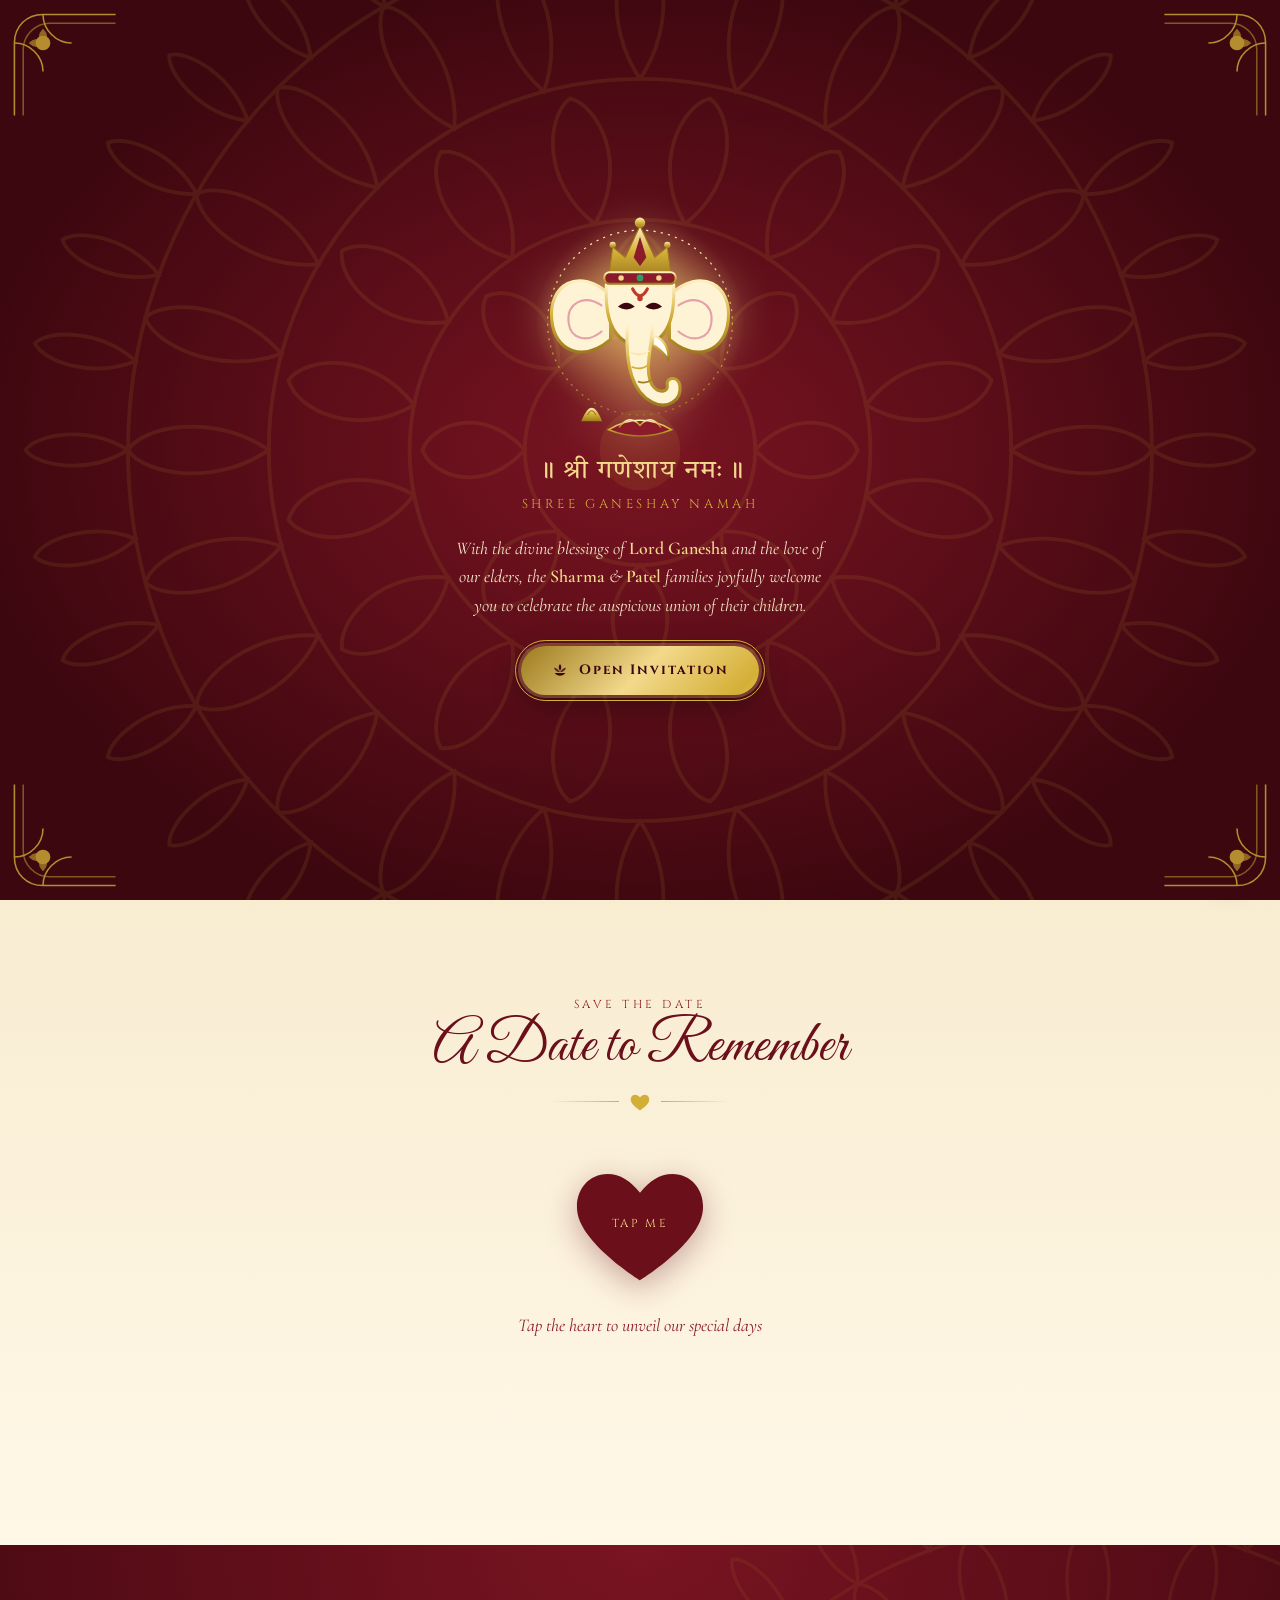
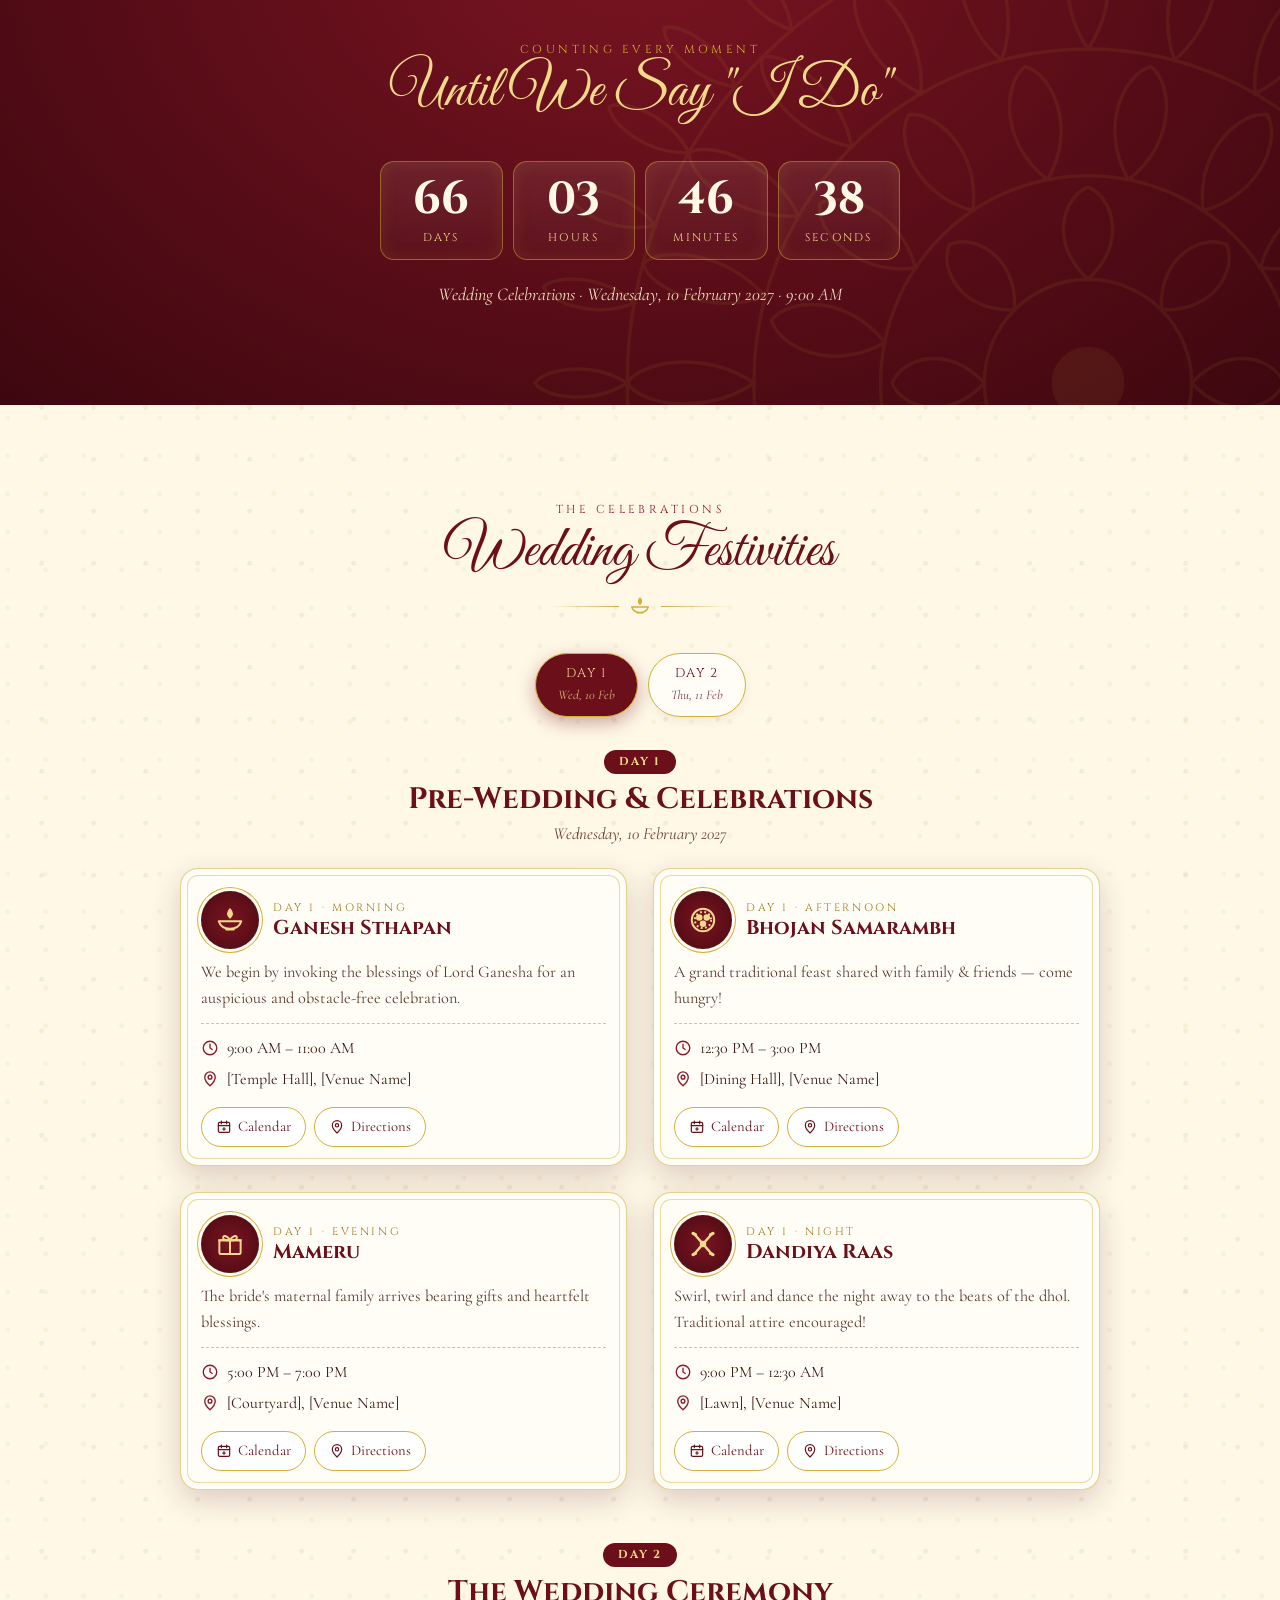
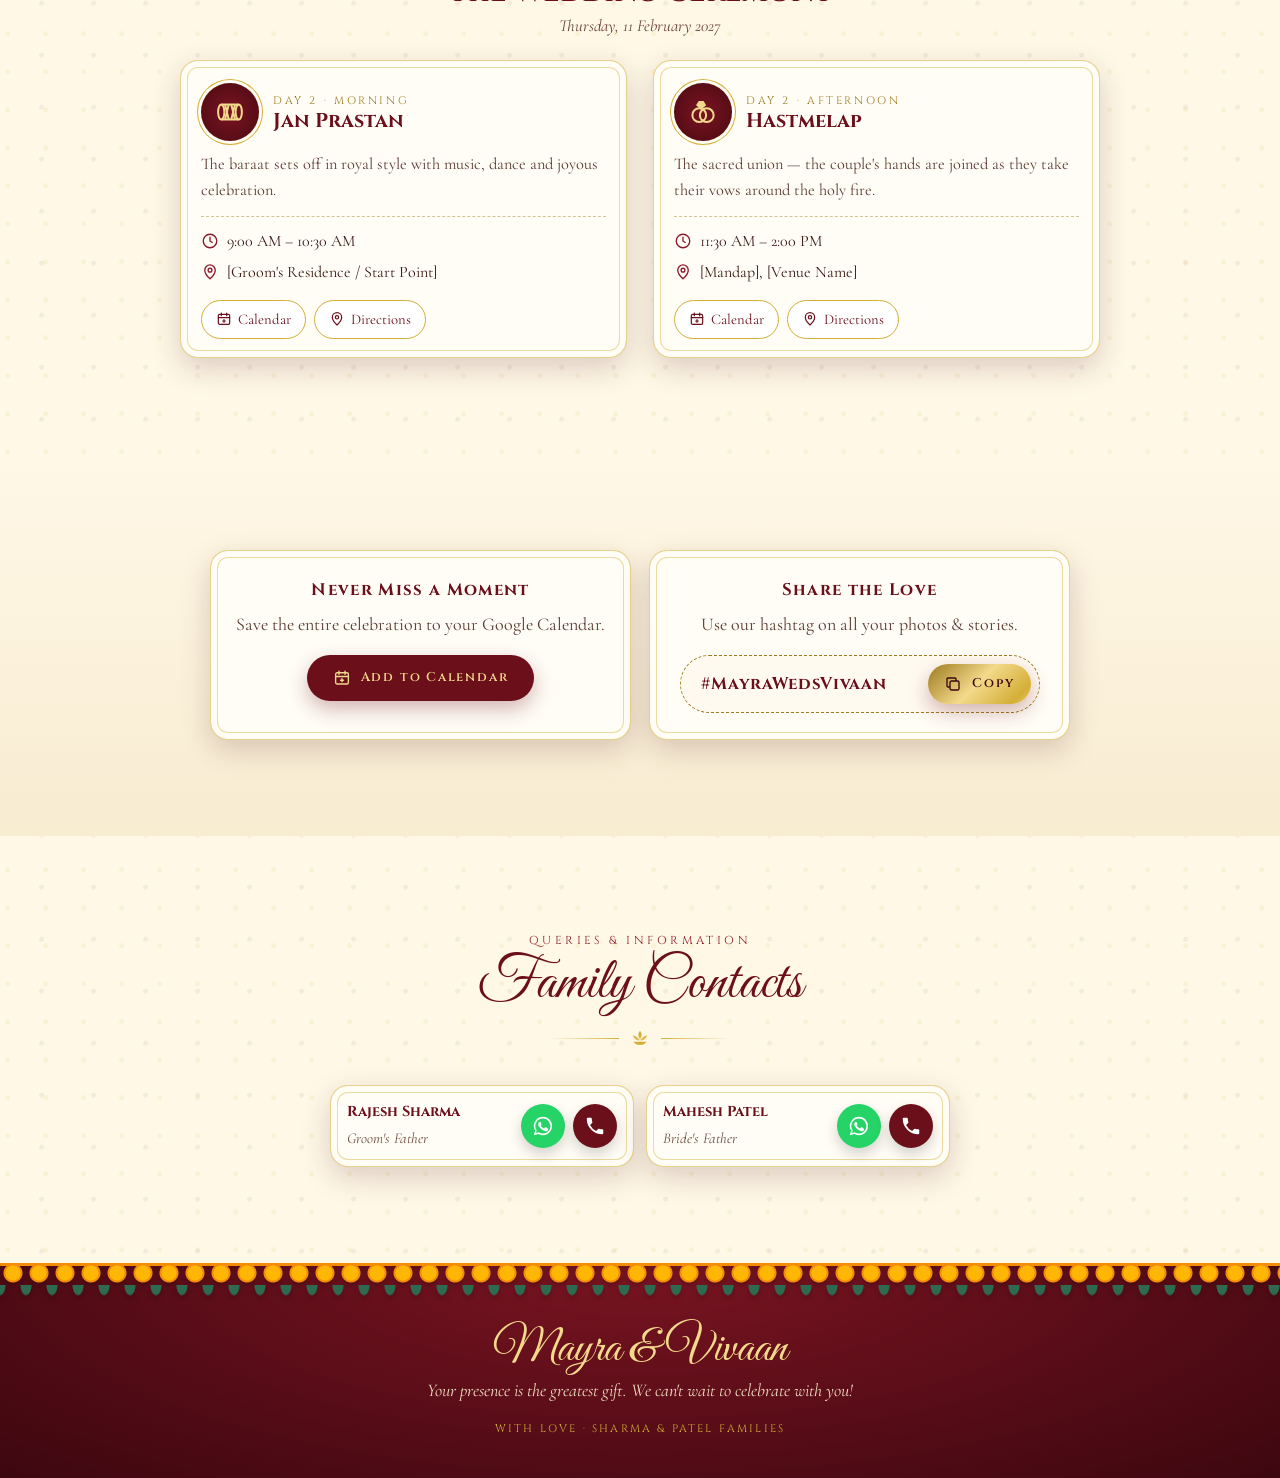
==== commit 665147e1: "date change" ====
--- a/index.html
+++ b/index.html
@@ -15,8 +15,8 @@
 <meta property="og:url" content="https://wading-invitation.vercel.app/" />
 <meta property="og:title" content="Mayra &amp; Vivaan | Wedding Invitation" />
 <meta property="og:description" content="You're invited! Join us for the wedding celebration of Mayra &amp; Vivaan on 10 February 2027." />
-<meta property="og:image" content="https://wading-invitation.vercel.app/preview.png?v=2" />
-<meta property="og:image:secure_url" content="https://wading-invitation.vercel.app/preview.png?v=2" />
+<meta property="og:image" content="https://wading-invitation.vercel.app/mayra-vivaan.png?v=2026" />
+<meta property="og:image:secure_url" content="https://wading-invitation.vercel.app/mayra-vivaan.png?v=2026" />
 <meta property="og:image:type" content="image/png" />
 <meta property="og:image:width" content="1200" />
 <meta property="og:image:height" content="630" />
@@ -27,7 +27,7 @@
 <meta name="twitter:url" content="https://wading-invitation.vercel.app/" />
 <meta name="twitter:title" content="Mayra &amp; Vivaan | Wedding Invitation" />
 <meta name="twitter:description" content="You're invited! Join us for the wedding celebration of Mayra &amp; Vivaan on 10 February 2027." />
-<meta name="twitter:image" content="https://wading-invitation.vercel.app/preview.png?v=2" />
+<meta name="twitter:image" content="https://wading-invitation.vercel.app/mayra-vivaan.png?v=2026" />
 
 <link rel="preconnect" href="https://fonts.googleapis.com" />
 <link rel="preconnect" href="https://fonts.gstatic.com" crossorigin />
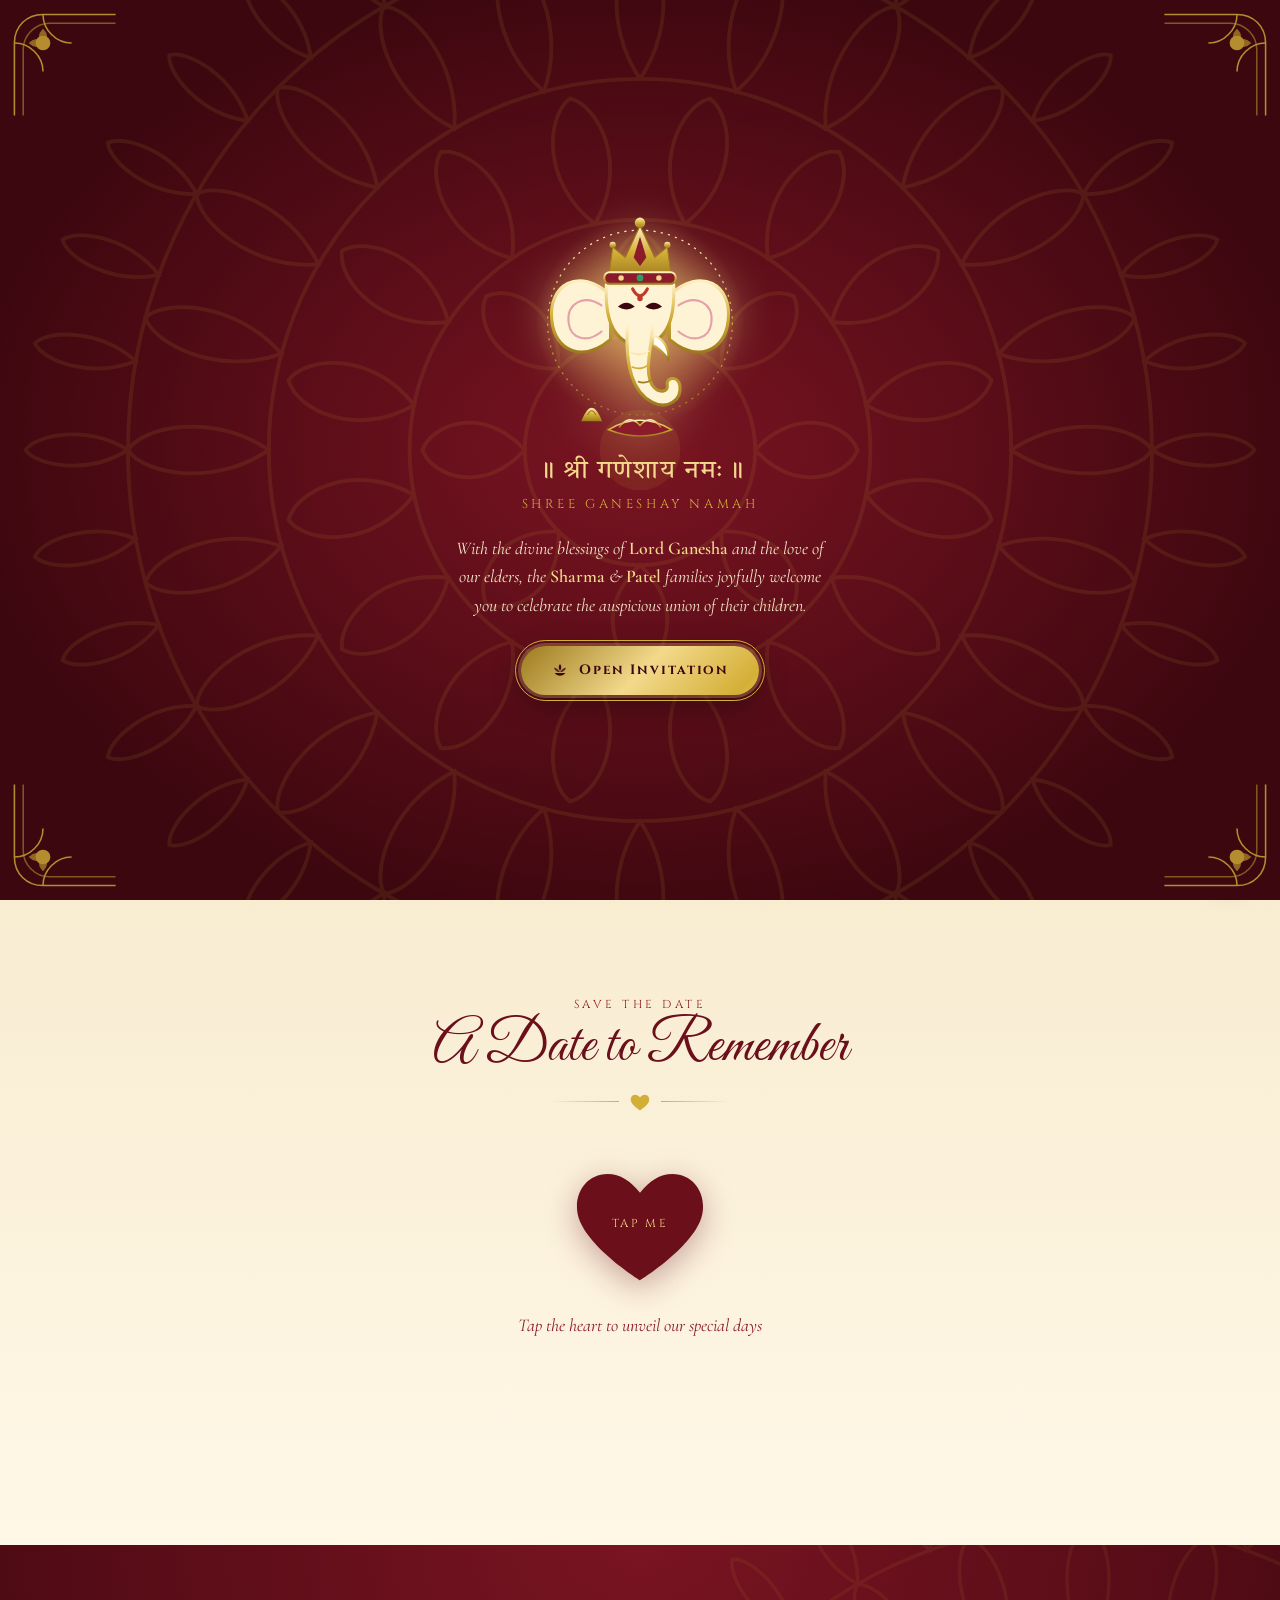
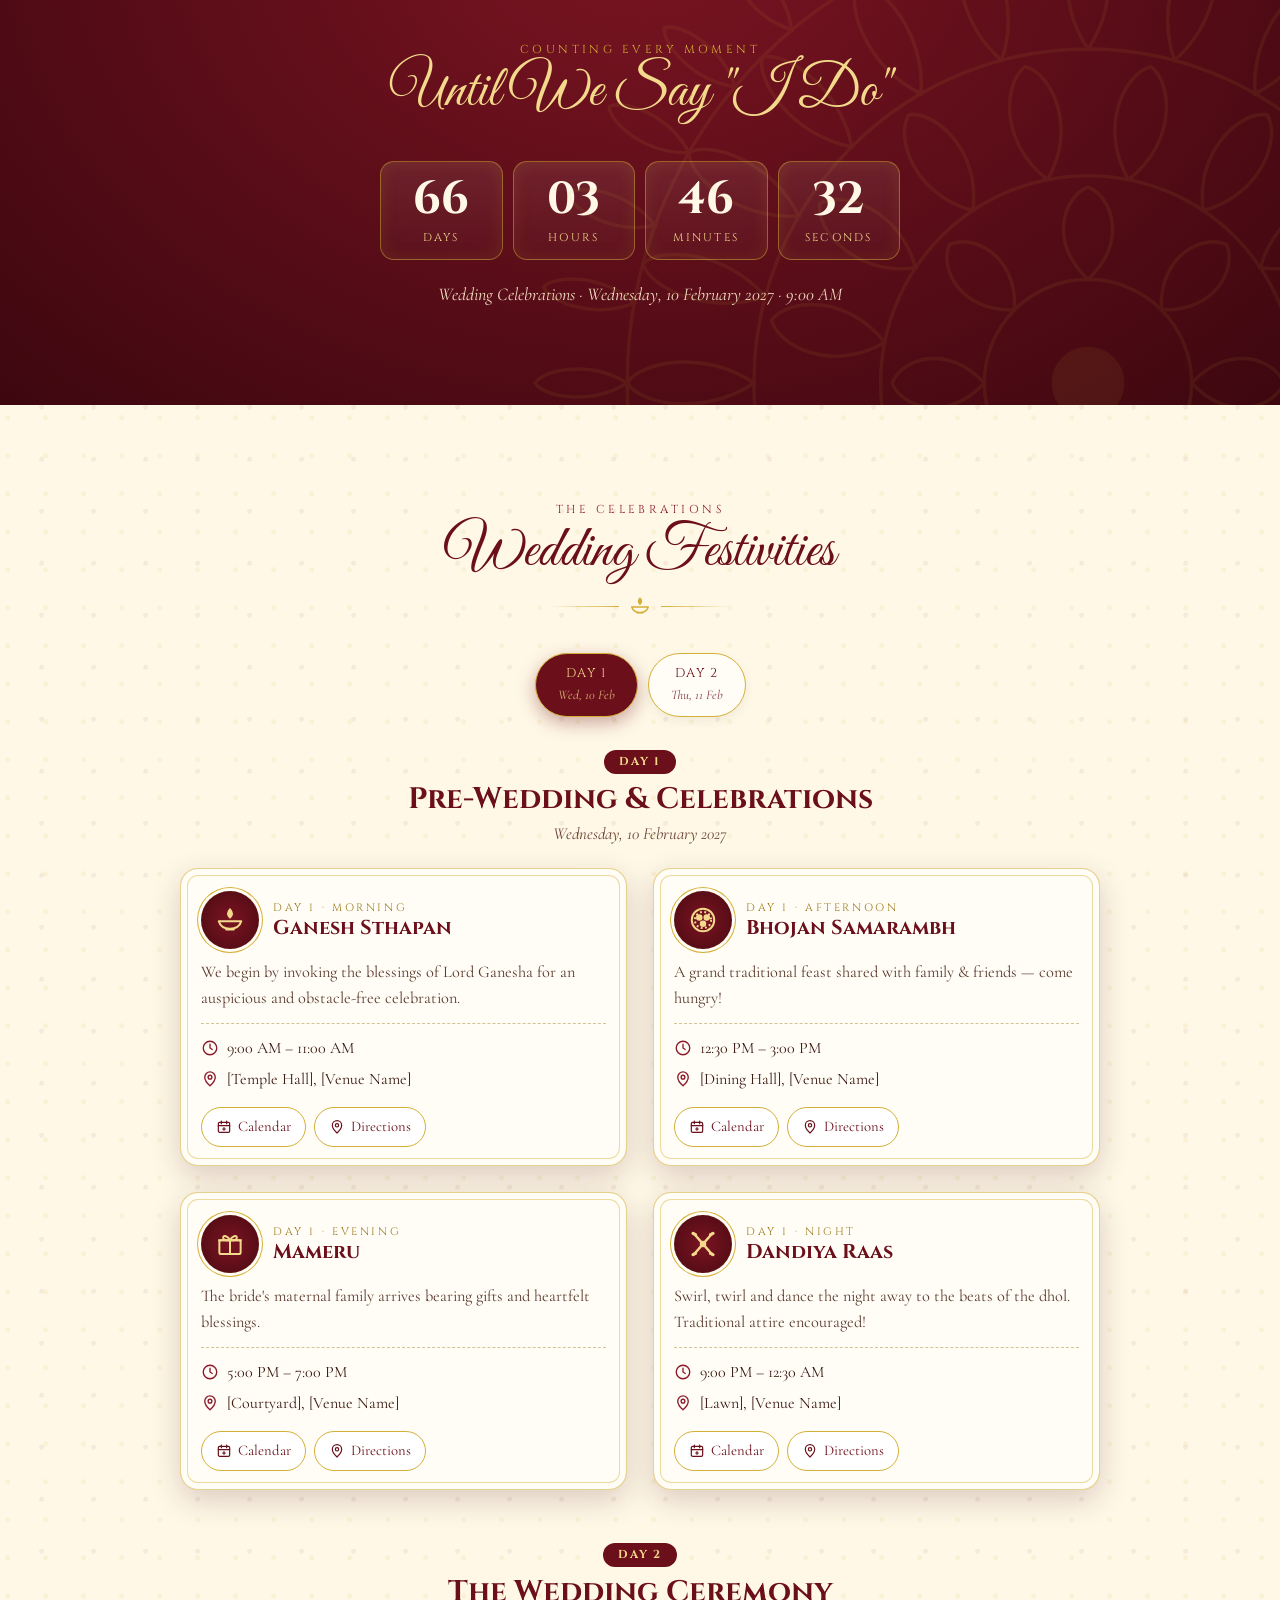
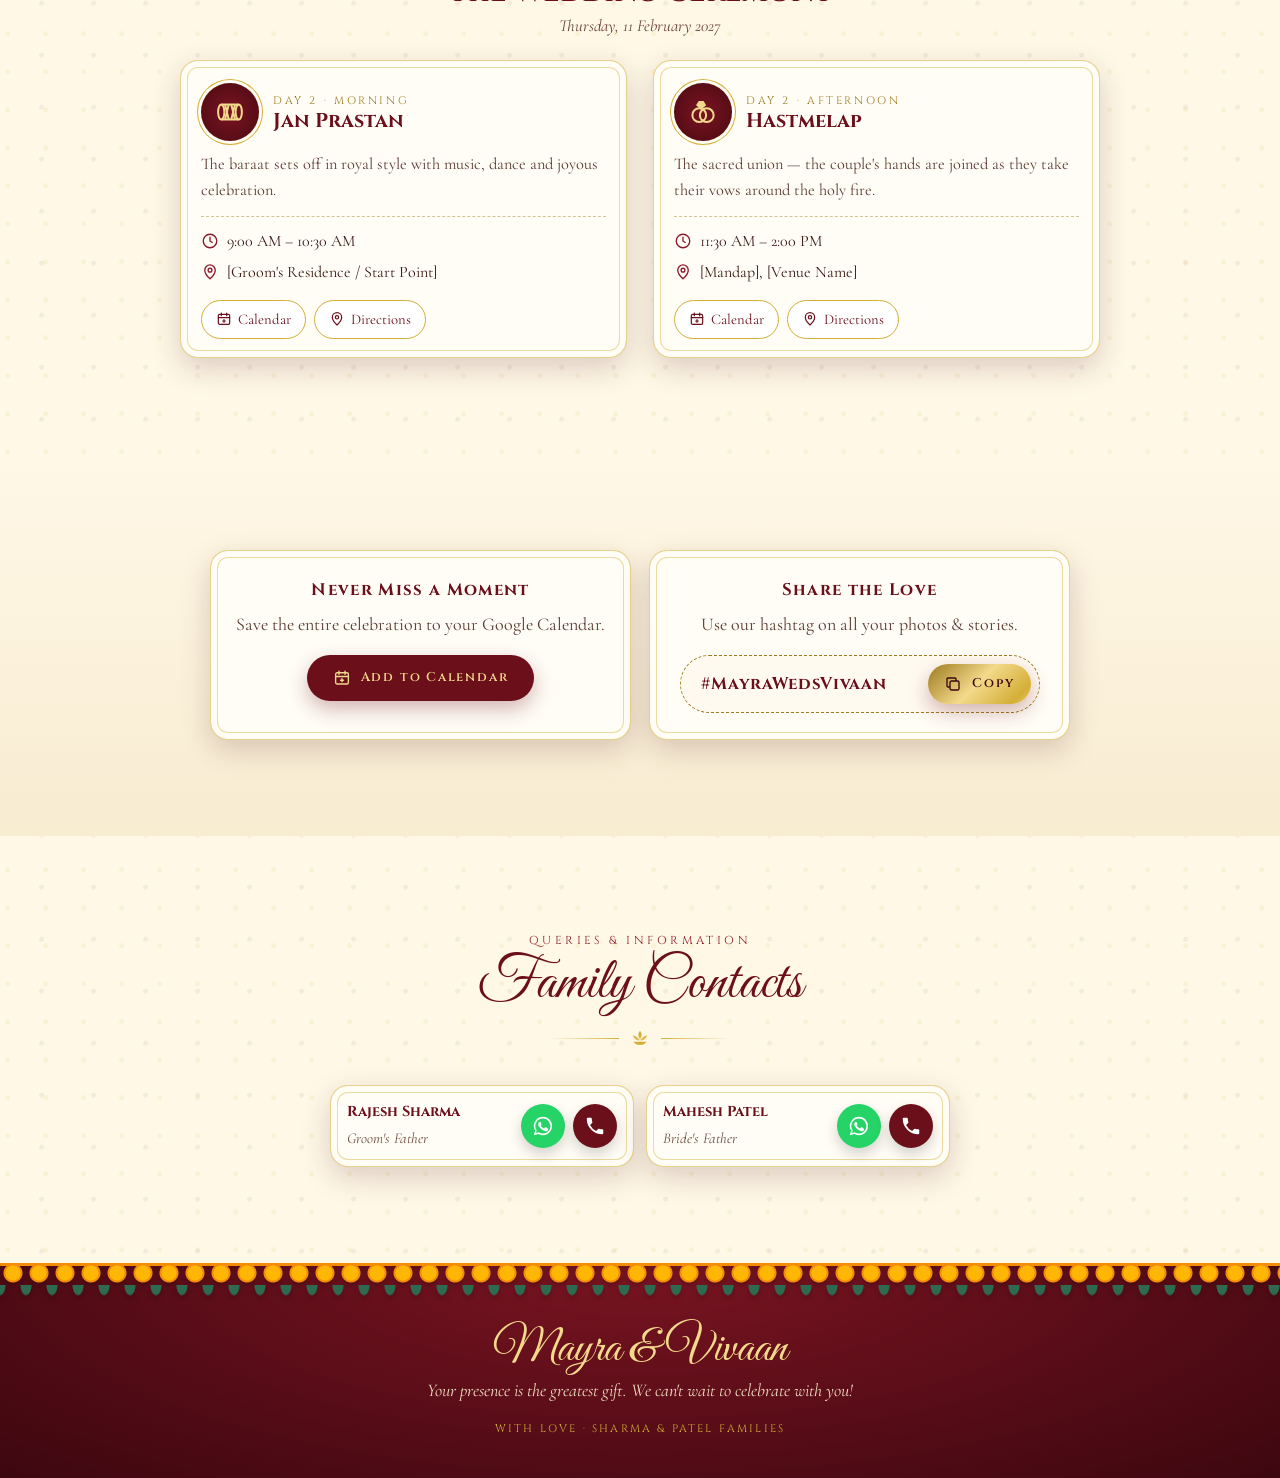
==== commit b2472139: "date change" ====
--- a/index.html
+++ b/index.html
@@ -2,21 +2,22 @@
 <html lang="en">
 <head>
 <meta charset="UTF-8" />
-<meta name="viewport" content="width=device-width, initial-scale=1, viewport-fit=cover" />
+<meta name="viewport" content="width=device-width, initial-scale=1.0" />
 <meta name="theme-color" content="#4a0a12" />
 
-<!-- Primary Meta Tags -->
+<!-- Standard SEO Tags -->
 <title>Mayra &amp; Vivaan | Wedding Invitation</title>
 <meta name="title" content="Mayra &amp; Vivaan | Wedding Invitation" />
-<meta name="description" content="You're invited! Join us for the wedding celebration of Mayra &amp; Vivaan on 10 February 2027." />
+<meta name="description" content="You're invited! Join us for the wedding celebration of Mayra &amp; Vivaan on 10 February 2026." />
 
 <!-- Open Graph / Facebook / WhatsApp -->
 <meta property="og:type" content="website" />
 <meta property="og:url" content="https://wading-invitation.vercel.app/" />
+<meta property="og:site_name" content="Wedding Invitation" />
 <meta property="og:title" content="Mayra &amp; Vivaan | Wedding Invitation" />
-<meta property="og:description" content="You're invited! Join us for the wedding celebration of Mayra &amp; Vivaan on 10 February 2027." />
-<meta property="og:image" content="https://wading-invitation.vercel.app/mayra-vivaan.png?v=2026" />
-<meta property="og:image:secure_url" content="https://wading-invitation.vercel.app/mayra-vivaan.png?v=2026" />
+<meta property="og:description" content="You're invited! Join us for the wedding celebration of Mayra &amp; Vivaan on 10 February 2026." />
+<meta property="og:image" content="https://wading-invitation.vercel.app/mayra-vivaan.png?v=20261107" />
+<meta property="og:image:secure_url" content="https://wading-invitation.vercel.app/mayra-vivaan.png?v=20261107" />
 <meta property="og:image:type" content="image/png" />
 <meta property="og:image:width" content="1200" />
 <meta property="og:image:height" content="630" />
@@ -24,10 +25,9 @@
 
 <!-- Twitter Card -->
 <meta name="twitter:card" content="summary_large_image" />
-<meta name="twitter:url" content="https://wading-invitation.vercel.app/" />
 <meta name="twitter:title" content="Mayra &amp; Vivaan | Wedding Invitation" />
-<meta name="twitter:description" content="You're invited! Join us for the wedding celebration of Mayra &amp; Vivaan on 10 February 2027." />
-<meta name="twitter:image" content="https://wading-invitation.vercel.app/mayra-vivaan.png?v=2026" />
+<meta name="twitter:description" content="You're invited! Join us for the wedding celebration of Mayra &amp; Vivaan on 10 February 2026." />
+<meta name="twitter:image" content="https://wading-invitation.vercel.app/mayra-vivaan.png?v=20261107" />
 
 <link rel="preconnect" href="https://fonts.googleapis.com" />
 <link rel="preconnect" href="https://fonts.gstatic.com" crossorigin />
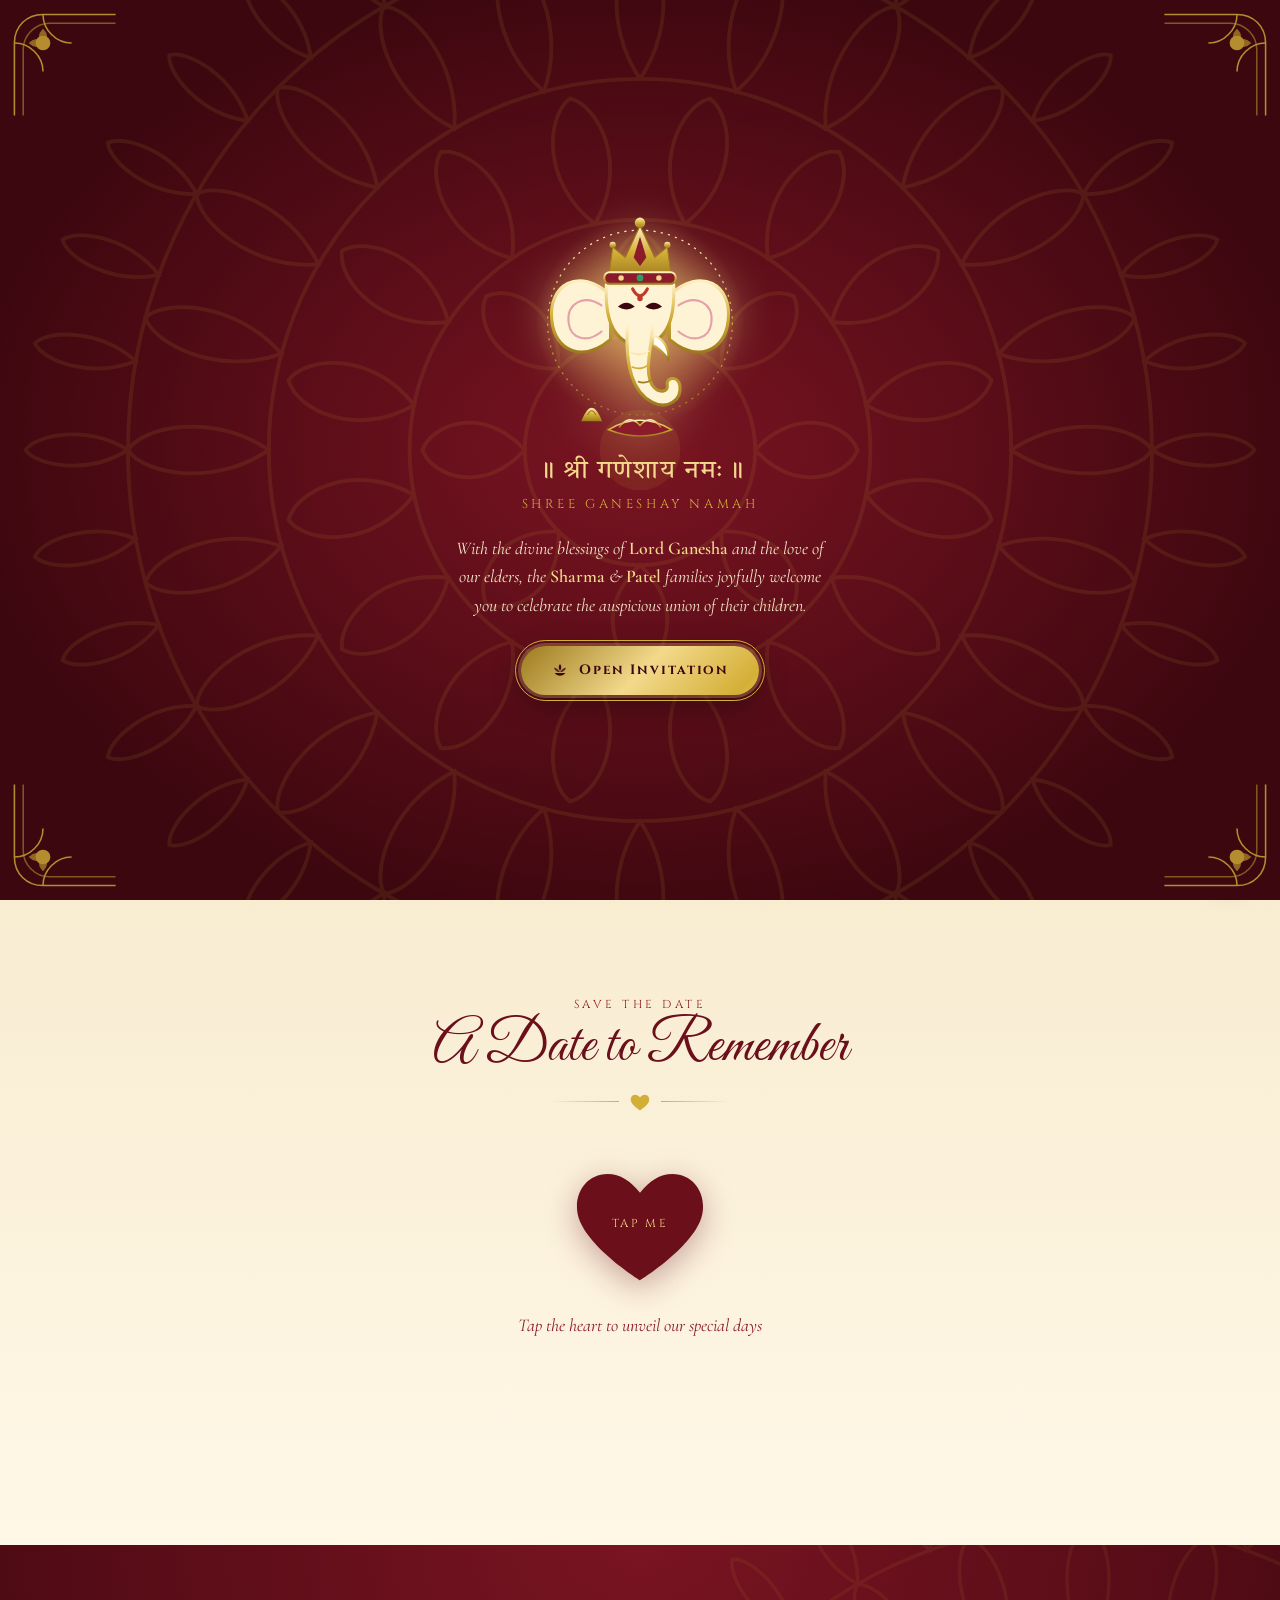
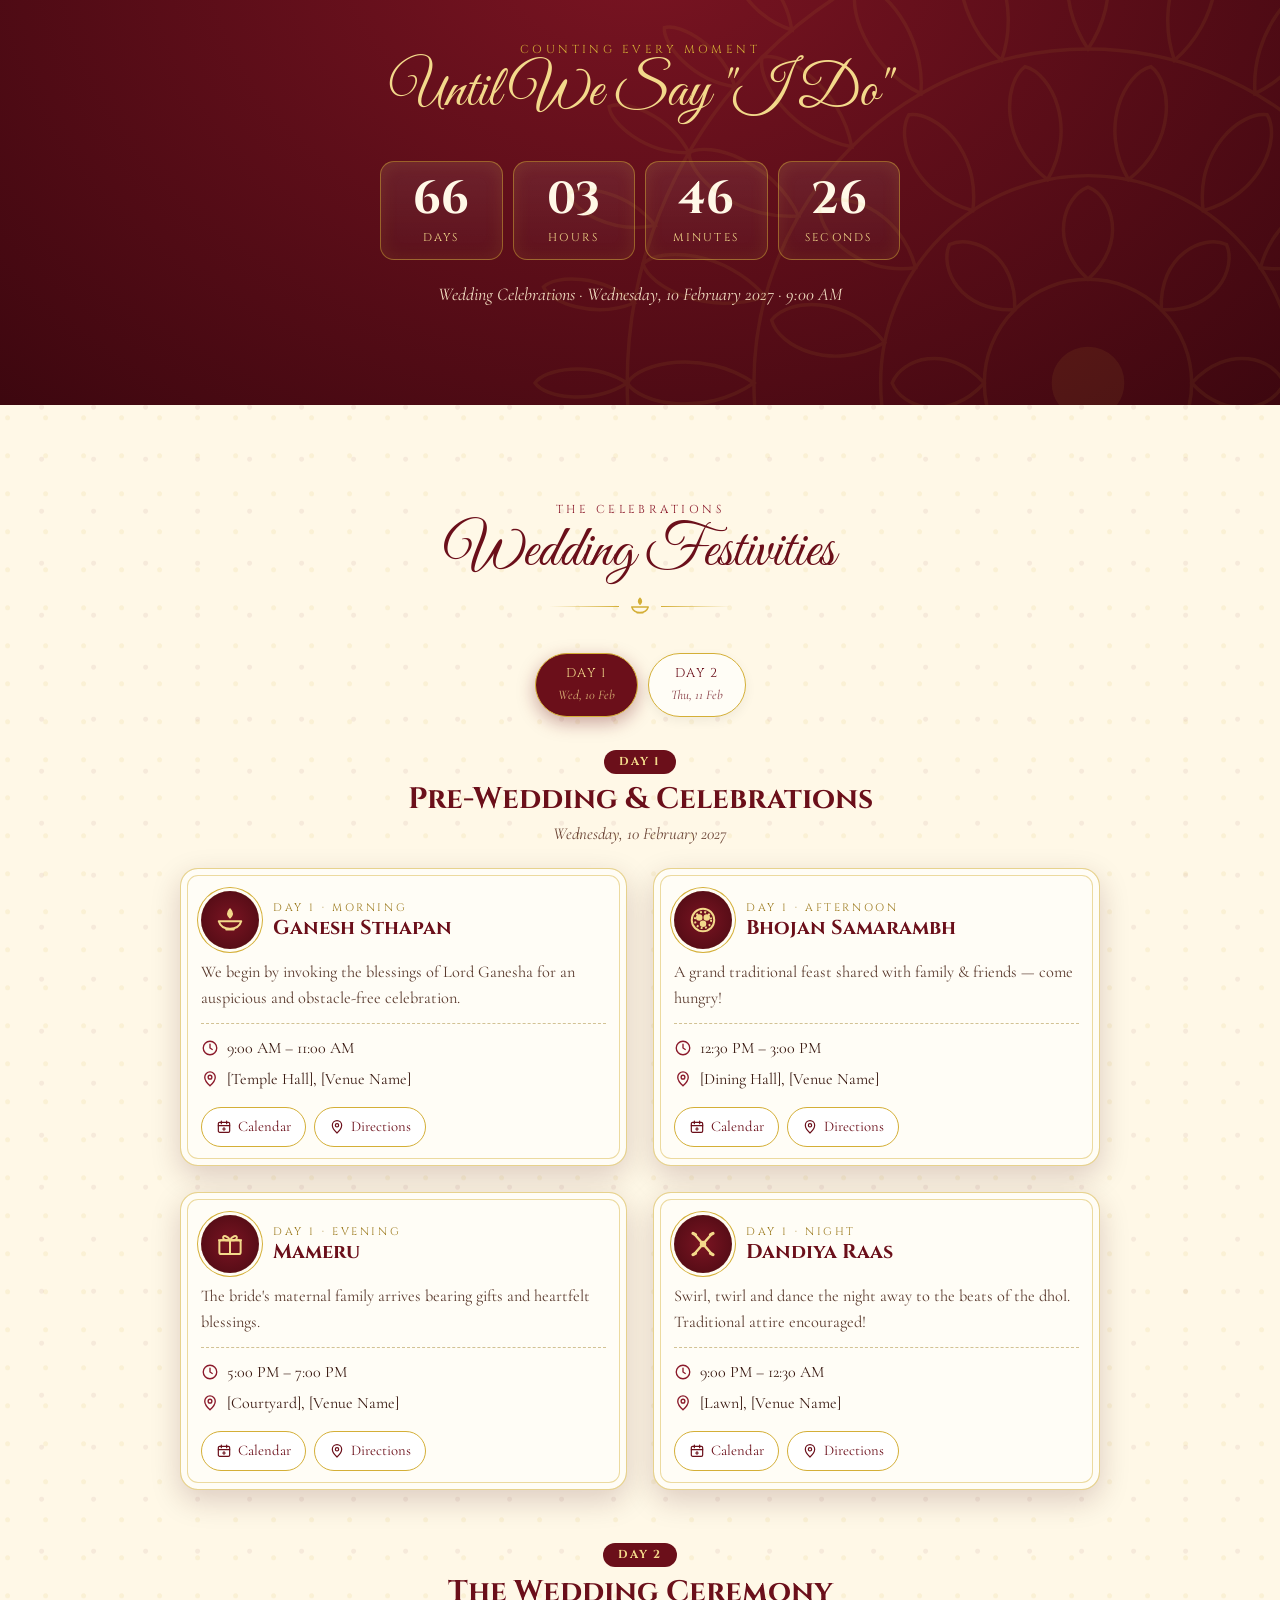
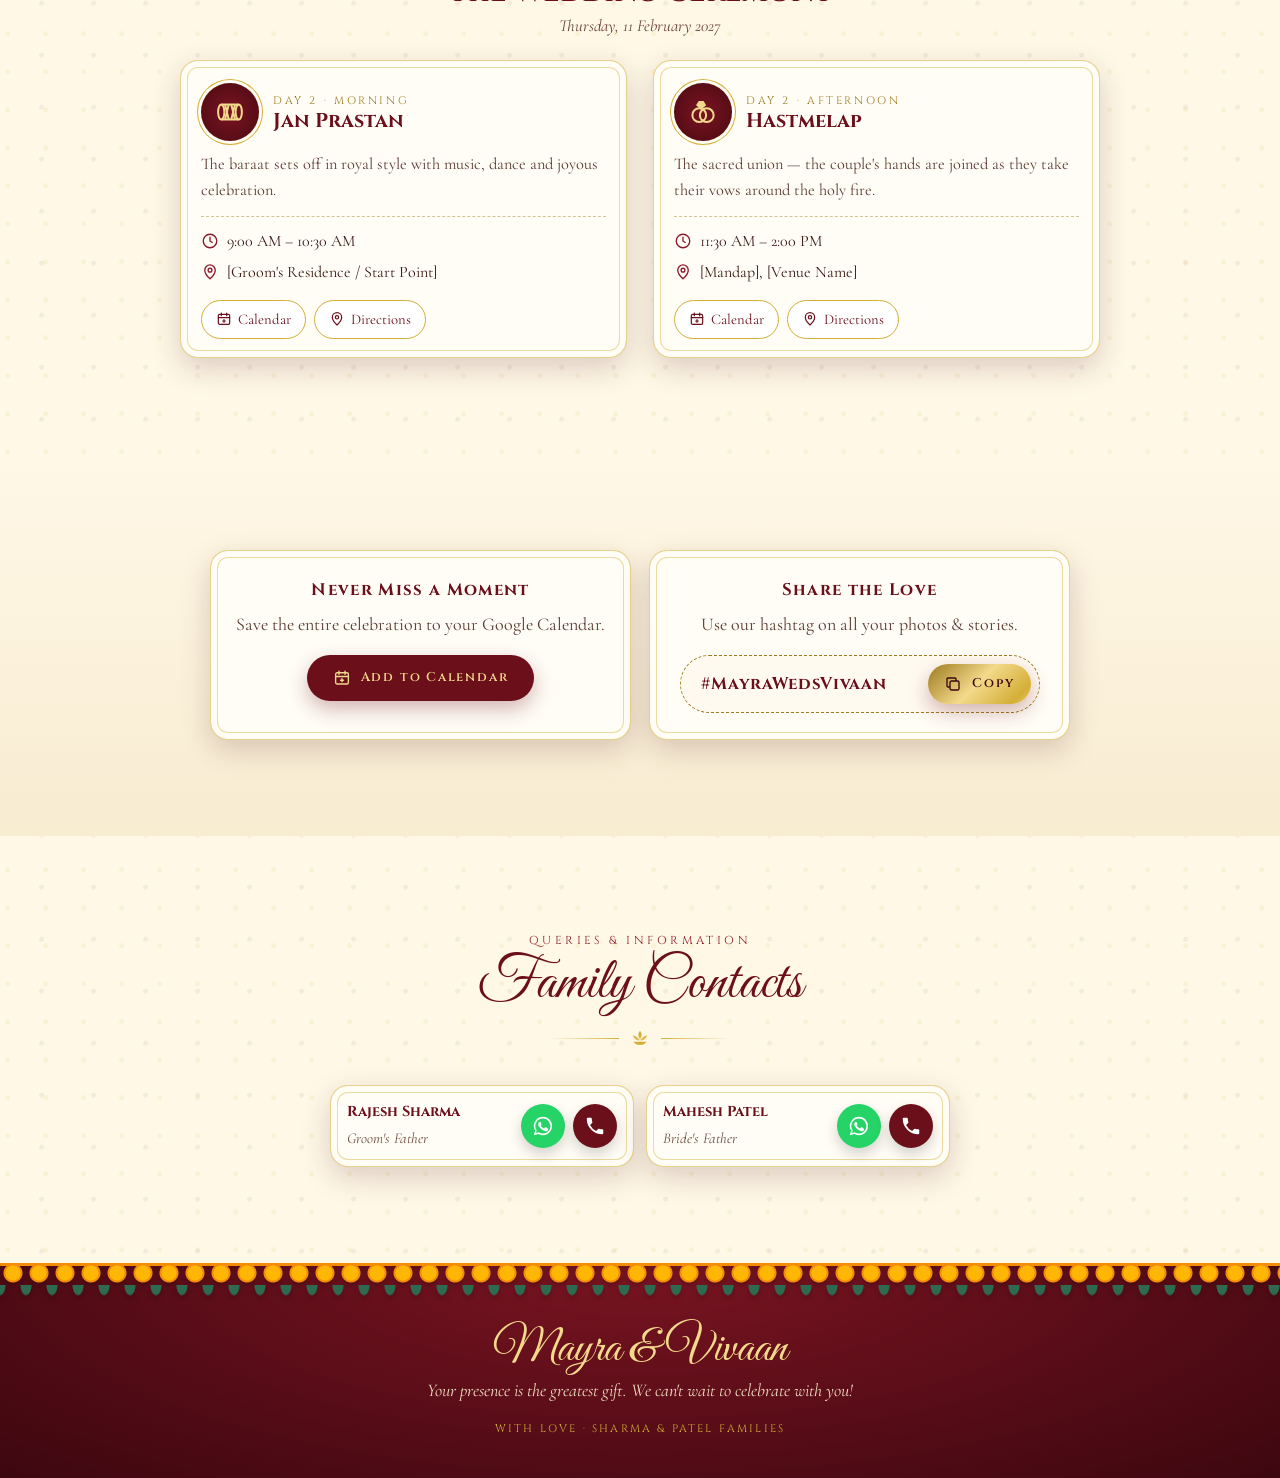
==== commit 4e46ea88: "date change" ====
--- a/index.html
+++ b/index.html
@@ -16,8 +16,8 @@
 <meta property="og:site_name" content="Wedding Invitation" />
 <meta property="og:title" content="Mayra &amp; Vivaan | Wedding Invitation" />
 <meta property="og:description" content="You're invited! Join us for the wedding celebration of Mayra &amp; Vivaan on 10 February 2026." />
-<meta property="og:image" content="https://wading-invitation.vercel.app/mayra-vivaan.png?v=20261107" />
-<meta property="og:image:secure_url" content="https://wading-invitation.vercel.app/mayra-vivaan.png?v=20261107" />
+<meta property="og:image" content="http://wading-invitation.vercel.app/mayra-vivaan.png" />
+<meta property="og:image:secure_url" content="https://wading-invitation.vercel.app/mayra-vivaan.png" />
 <meta property="og:image:type" content="image/png" />
 <meta property="og:image:width" content="1200" />
 <meta property="og:image:height" content="630" />
@@ -27,7 +27,7 @@
 <meta name="twitter:card" content="summary_large_image" />
 <meta name="twitter:title" content="Mayra &amp; Vivaan | Wedding Invitation" />
 <meta name="twitter:description" content="You're invited! Join us for the wedding celebration of Mayra &amp; Vivaan on 10 February 2026." />
-<meta name="twitter:image" content="https://wading-invitation.vercel.app/mayra-vivaan.png?v=20261107" />
+<meta name="twitter:image" content="https://wading-invitation.vercel.app/mayra-vivaan.png" />
 
 <link rel="preconnect" href="https://fonts.googleapis.com" />
 <link rel="preconnect" href="https://fonts.gstatic.com" crossorigin />
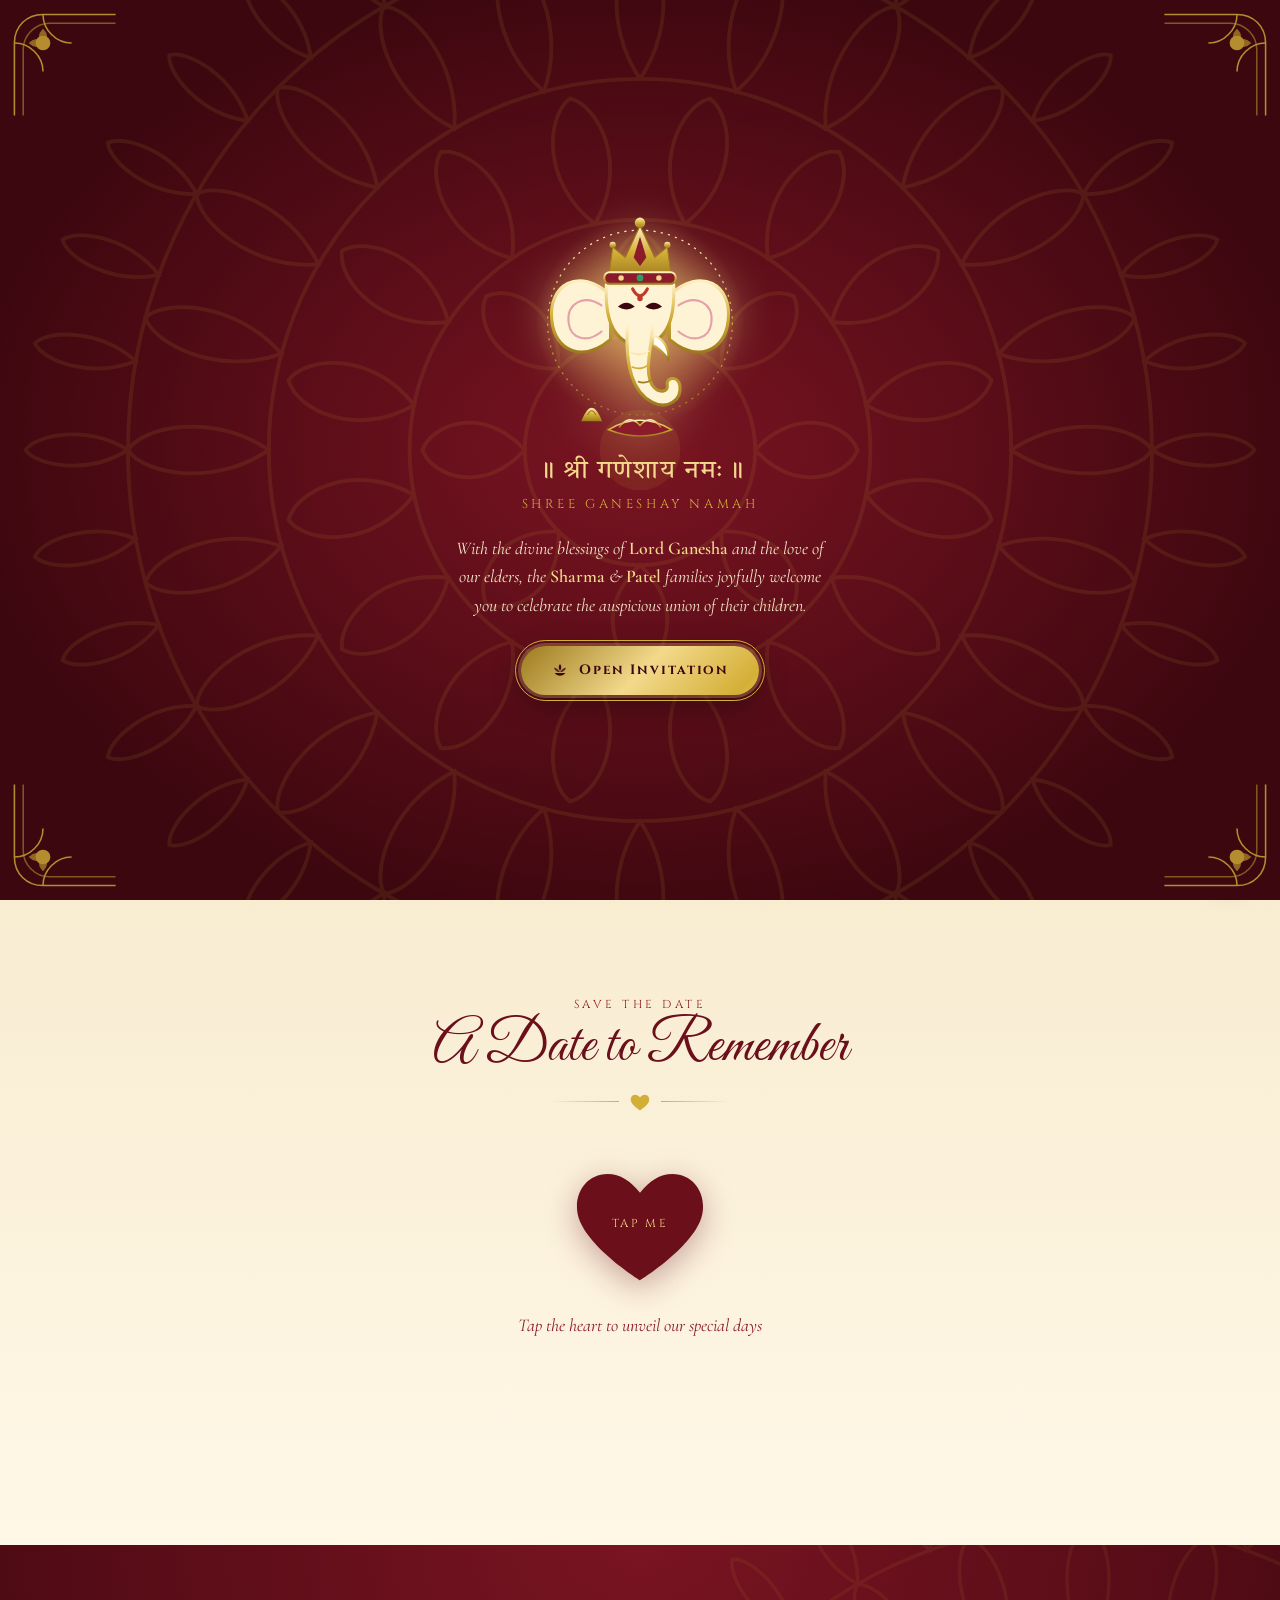
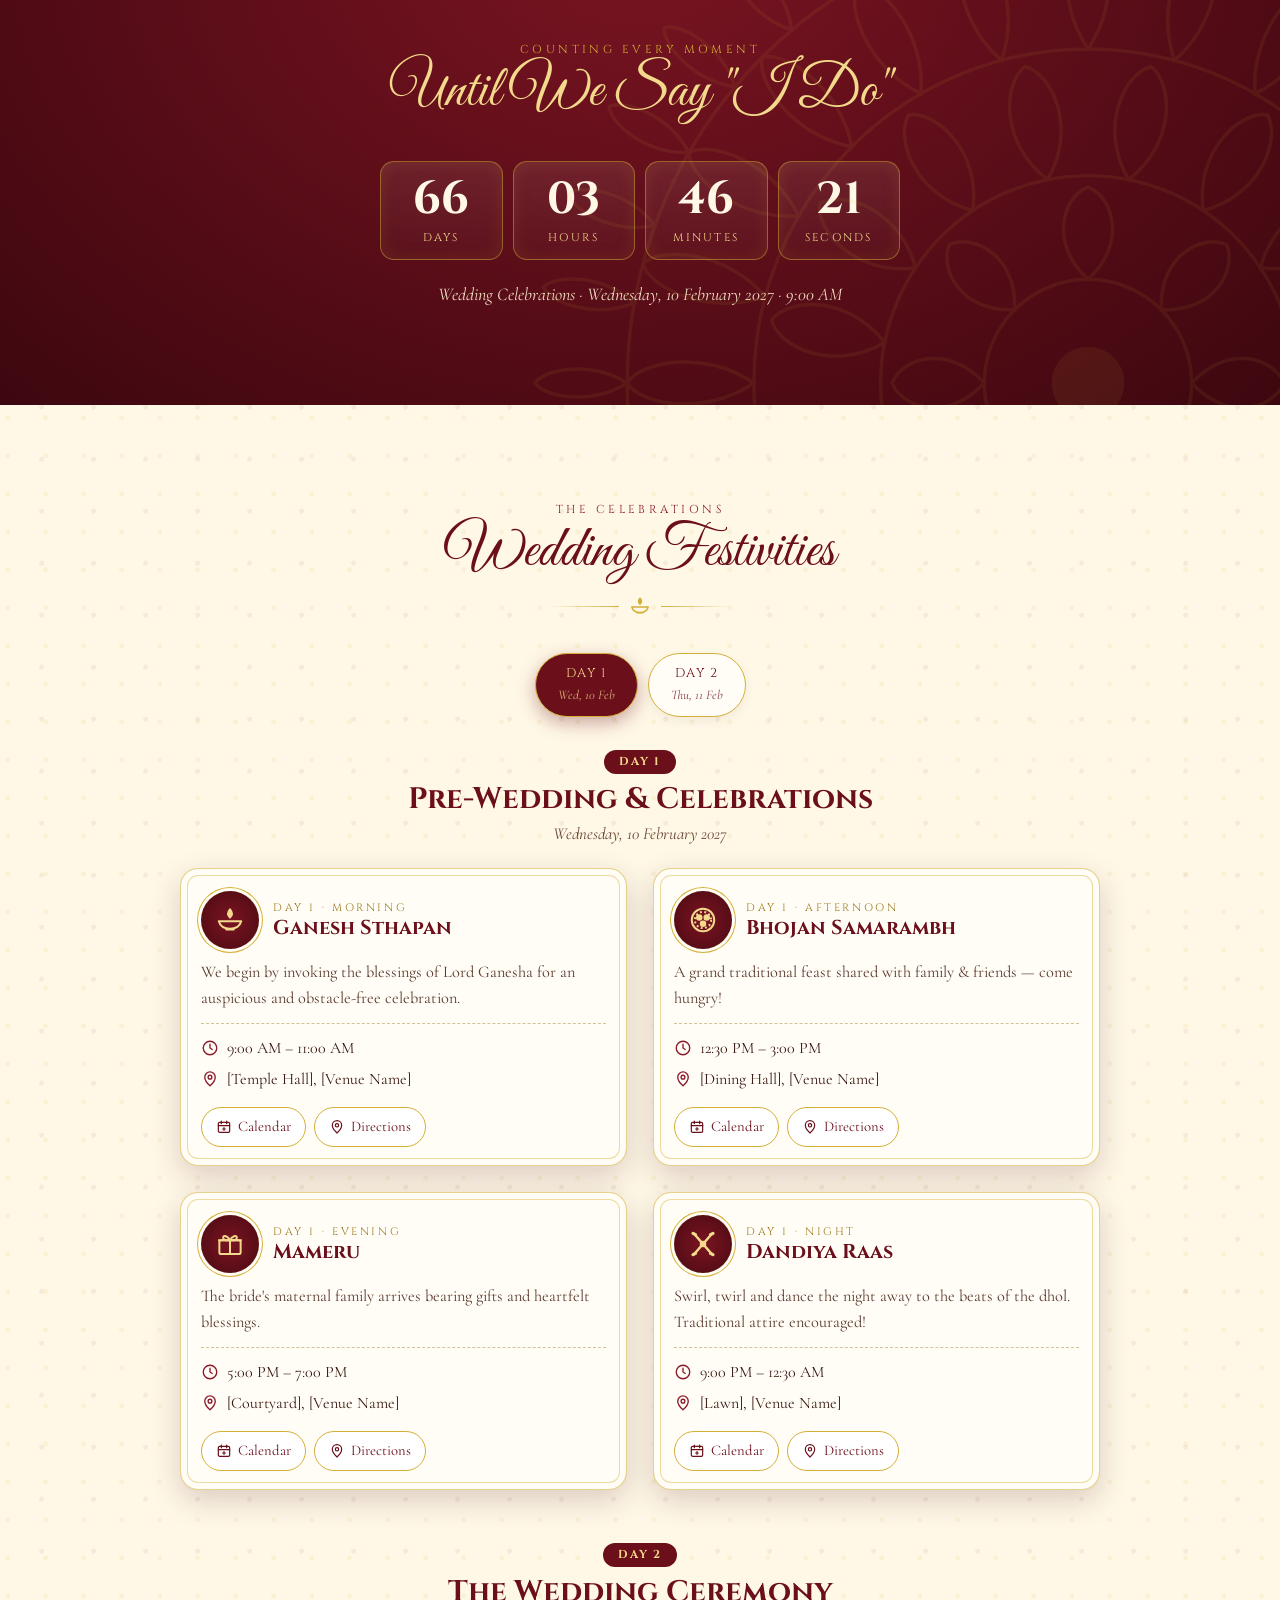
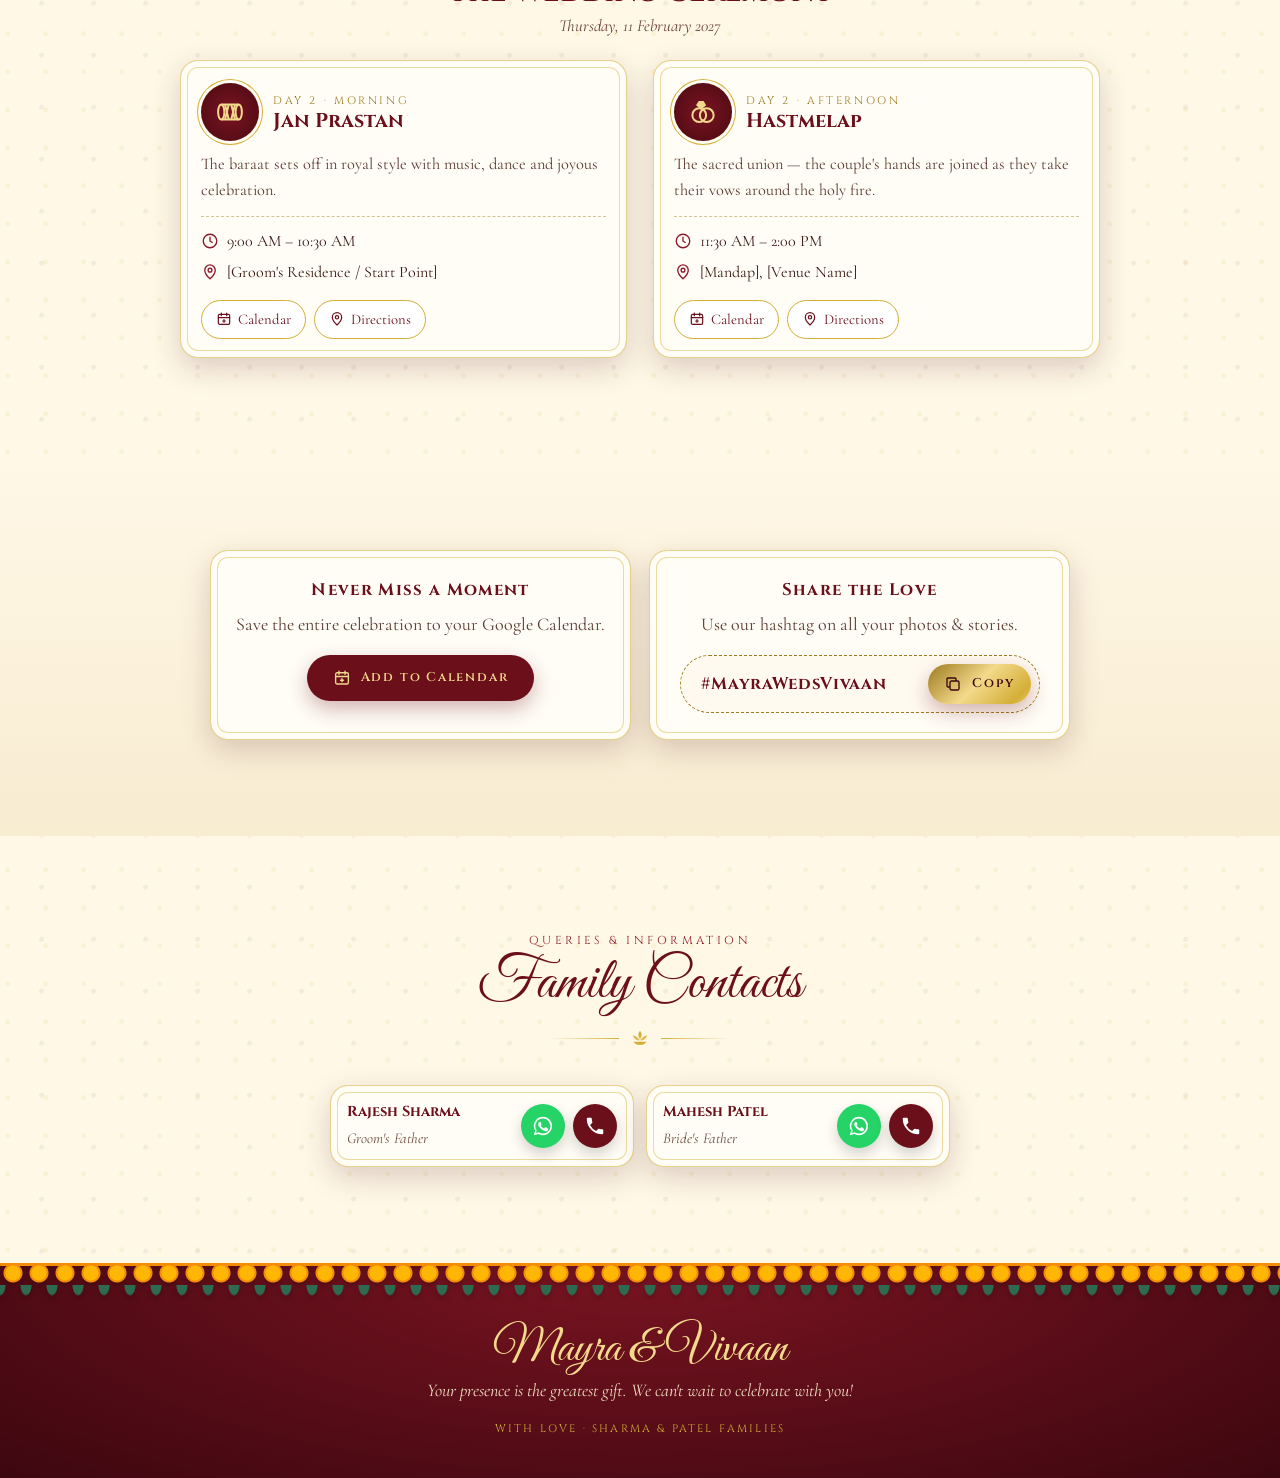
==== commit 00778273: "date change" ====
--- a/index.html
+++ b/index.html
@@ -16,18 +16,18 @@
 <meta property="og:site_name" content="Wedding Invitation" />
 <meta property="og:title" content="Mayra &amp; Vivaan | Wedding Invitation" />
 <meta property="og:description" content="You're invited! Join us for the wedding celebration of Mayra &amp; Vivaan on 10 February 2026." />
-<meta property="og:image" content="http://wading-invitation.vercel.app/mayra-vivaan.png" />
-<meta property="og:image:secure_url" content="https://wading-invitation.vercel.app/mayra-vivaan.png" />
+<meta property="og:image" content="https://wading-invitation.vercel.app/card-vertical.png?v=vcard1" />
+<meta property="og:image:secure_url" content="https://wading-invitation.vercel.app/card-vertical.png?v=vcard1" />
 <meta property="og:image:type" content="image/png" />
-<meta property="og:image:width" content="1200" />
-<meta property="og:image:height" content="630" />
+<meta property="og:image:width" content="600" />
+<meta property="og:image:height" content="854" />
 <meta property="og:image:alt" content="Mayra &amp; Vivaan Wedding Invitation" />
 
 <!-- Twitter Card -->
 <meta name="twitter:card" content="summary_large_image" />
 <meta name="twitter:title" content="Mayra &amp; Vivaan | Wedding Invitation" />
 <meta name="twitter:description" content="You're invited! Join us for the wedding celebration of Mayra &amp; Vivaan on 10 February 2026." />
-<meta name="twitter:image" content="https://wading-invitation.vercel.app/mayra-vivaan.png" />
+<meta name="twitter:image" content="https://wading-invitation.vercel.app/card-vertical.png?v=vcard1" />
 
 <link rel="preconnect" href="https://fonts.googleapis.com" />
 <link rel="preconnect" href="https://fonts.gstatic.com" crossorigin />
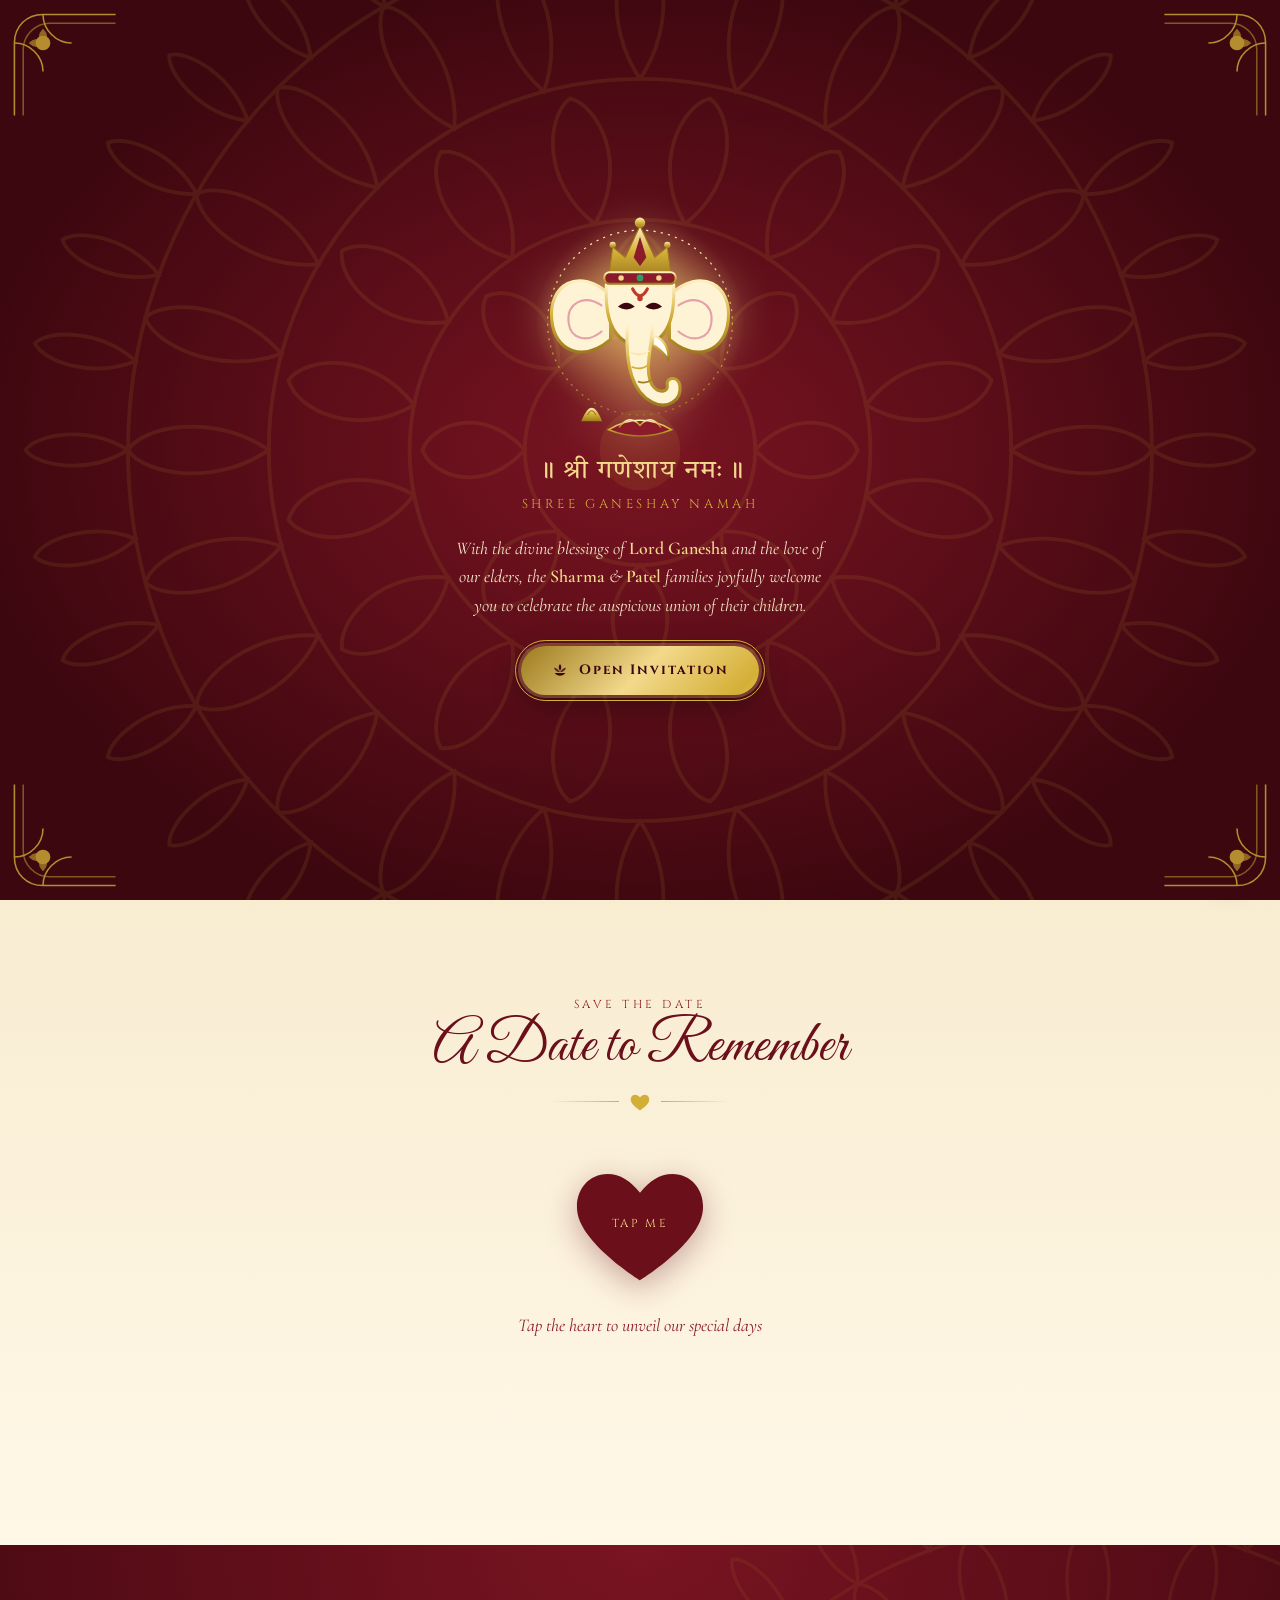
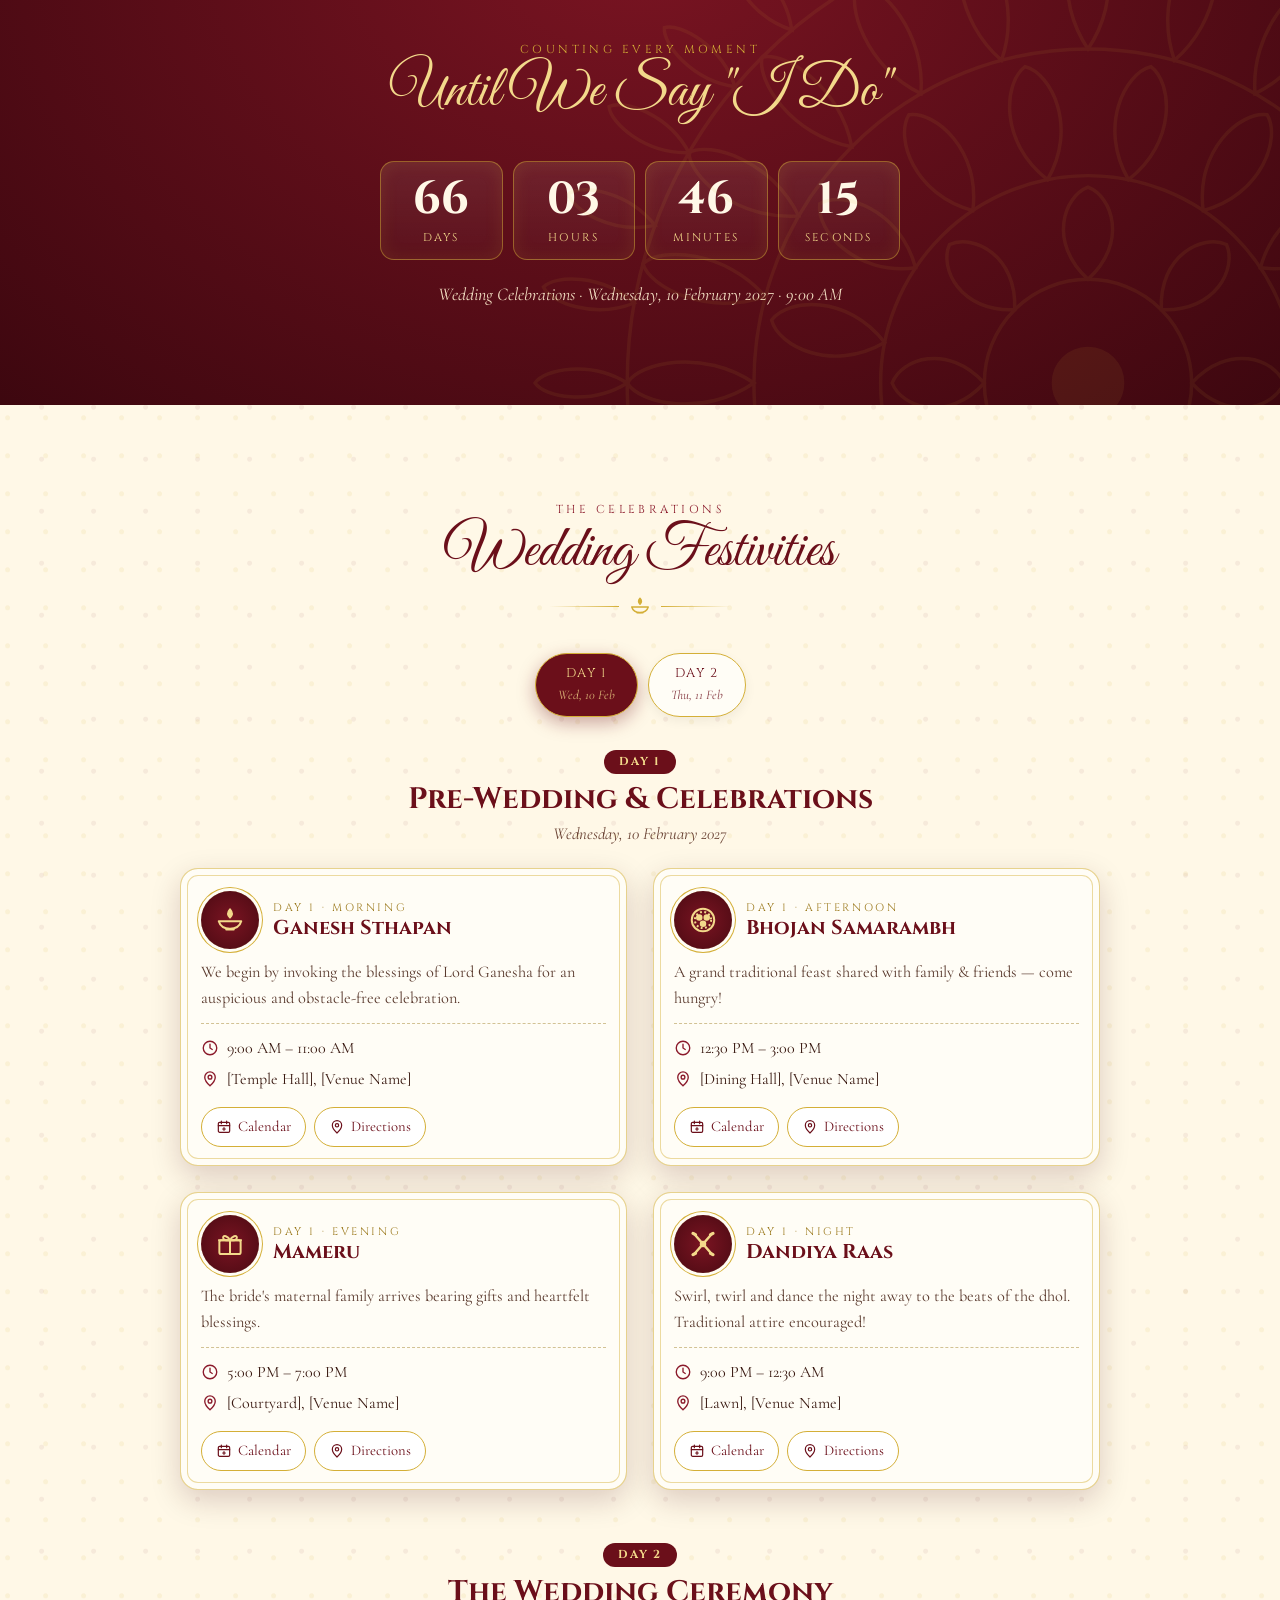
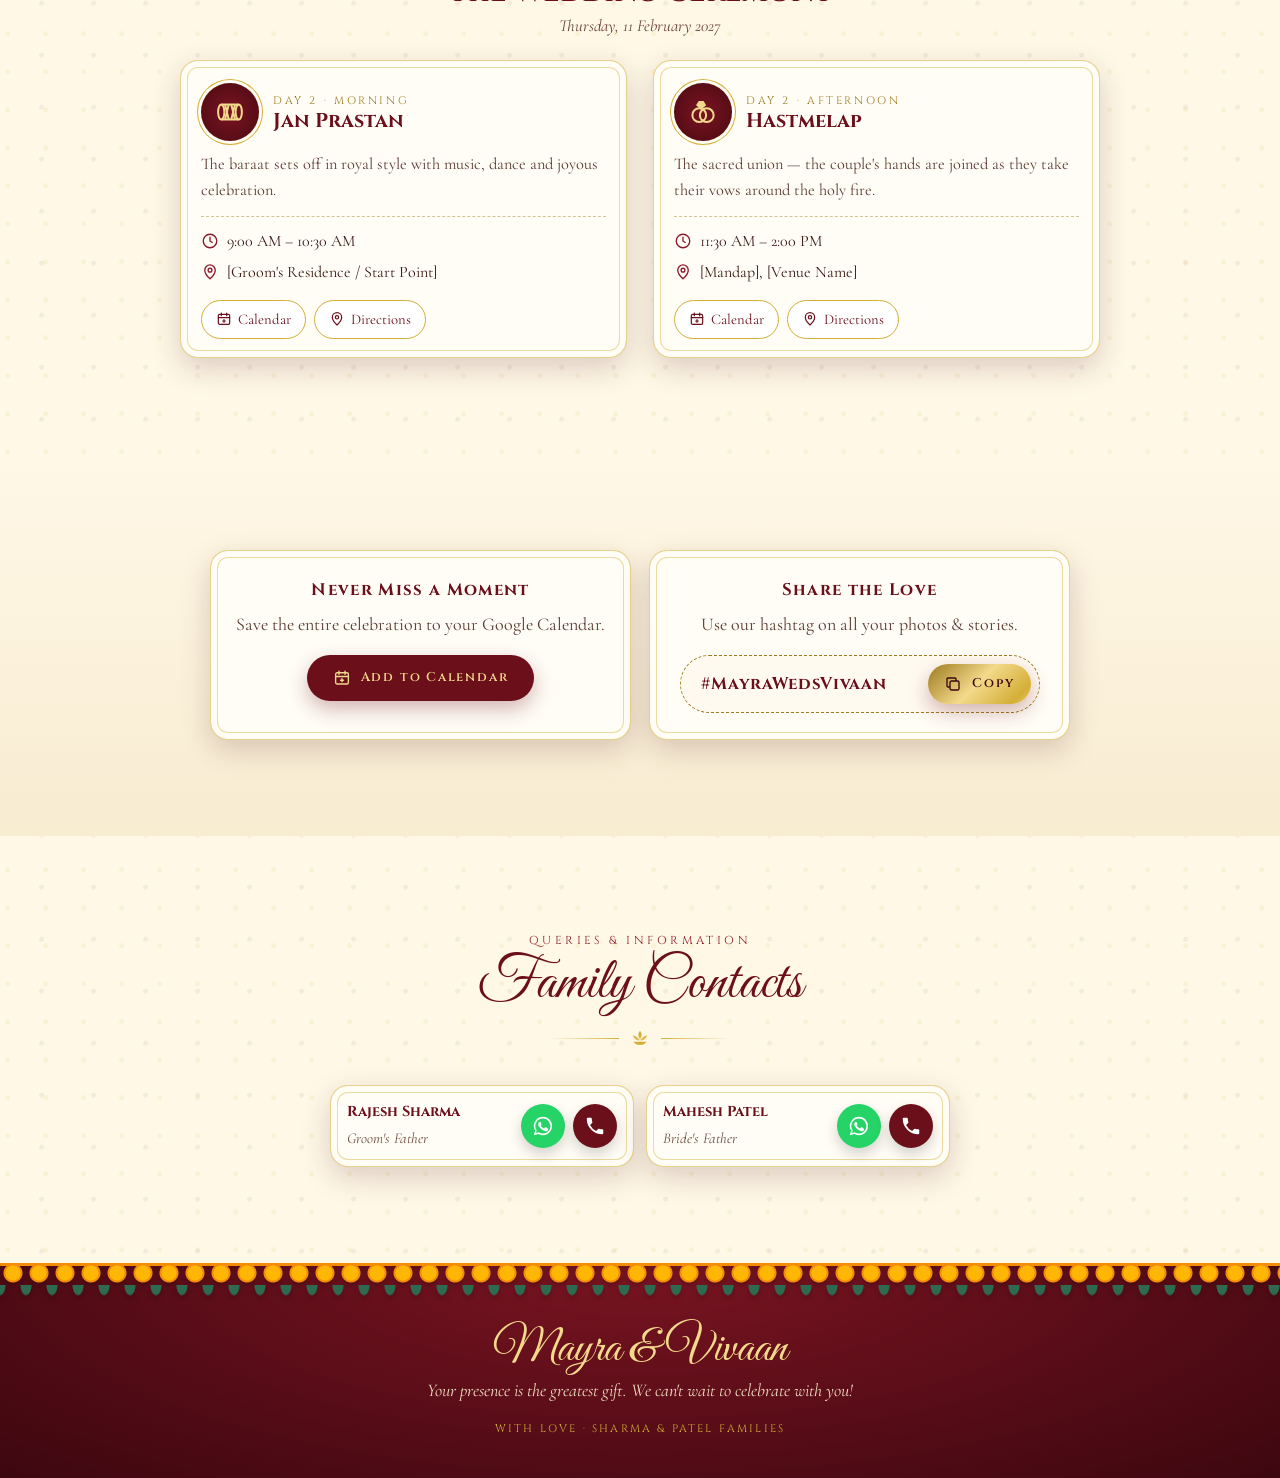
==== commit 42458ca4: "date change" ====
--- a/index.html
+++ b/index.html
@@ -1,39 +1,31 @@
 <!DOCTYPE html>
 <html lang="en">
 <head>
-<meta charset="UTF-8" />
-<meta name="viewport" content="width=device-width, initial-scale=1.0" />
-<meta name="theme-color" content="#4a0a12" />
-
-<!-- Standard SEO Tags -->
-<title>Mayra &amp; Vivaan | Wedding Invitation</title>
-<meta name="title" content="Mayra &amp; Vivaan | Wedding Invitation" />
-<meta name="description" content="You're invited! Join us for the wedding celebration of Mayra &amp; Vivaan on 10 February 2026." />
-
-<!-- Open Graph / Facebook / WhatsApp -->
-<meta property="og:type" content="website" />
-<meta property="og:url" content="https://wading-invitation.vercel.app/" />
-<meta property="og:site_name" content="Wedding Invitation" />
-<meta property="og:title" content="Mayra &amp; Vivaan | Wedding Invitation" />
-<meta property="og:description" content="You're invited! Join us for the wedding celebration of Mayra &amp; Vivaan on 10 February 2026." />
-<meta property="og:image" content="https://wading-invitation.vercel.app/card-vertical.png?v=vcard1" />
-<meta property="og:image:secure_url" content="https://wading-invitation.vercel.app/card-vertical.png?v=vcard1" />
-<meta property="og:image:type" content="image/png" />
-<meta property="og:image:width" content="600" />
-<meta property="og:image:height" content="854" />
-<meta property="og:image:alt" content="Mayra &amp; Vivaan Wedding Invitation" />
-
-<!-- Twitter Card -->
-<meta name="twitter:card" content="summary_large_image" />
-<meta name="twitter:title" content="Mayra &amp; Vivaan | Wedding Invitation" />
-<meta name="twitter:description" content="You're invited! Join us for the wedding celebration of Mayra &amp; Vivaan on 10 February 2026." />
-<meta name="twitter:image" content="https://wading-invitation.vercel.app/card-vertical.png?v=vcard1" />
-
-<link rel="preconnect" href="https://fonts.googleapis.com" />
-<link rel="preconnect" href="https://fonts.gstatic.com" crossorigin />
-<link href="https://fonts.googleapis.com/css2?family=Cinzel:wght@400;600;700&family=Cormorant+Garamond:ital,wght@0,400;0,500;0,600;1,400&family=Great+Vibes&family=Tiro+Devanagari+Hindi&display=swap" rel="stylesheet" />
-
-<link rel="stylesheet" href="style.css" />
+  <meta charset="UTF-8">
+  <meta name="viewport" content="width=device-width, initial-scale=1.0">
+  <meta name="theme-color" content="#4a0a12">
+
+  <title>Mayra &amp; Vivaan | Wedding Invitation</title>
+  <meta name="description" content="You're invited! Join us for the wedding celebration of Mayra &amp; Vivaan on 10 February 2026.">
+  <meta property="og:type" content="website">
+  <meta property="og:url" content="https://wading-invitation.vercel.app/">
+  <meta property="og:title" content="Mayra &amp; Vivaan | Wedding Invitation">
+  <meta property="og:description" content="You're invited! Join us for the wedding celebration of Mayra &amp; Vivaan on 10 February 2026.">
+  <meta property="og:image" content="https://wading-invitation.vercel.app/card-vertical.png">
+  <meta property="og:image:secure_url" content="https://wading-invitation.vercel.app/card-vertical.png">
+  <meta property="og:image:type" content="image/png">
+  <meta property="og:image:width" content="600">
+  <meta property="og:image:height" content="854">
+  <meta name="twitter:card" content="summary_large_image">
+  <meta name="twitter:title" content="Mayra &amp; Vivaan | Wedding Invitation">
+  <meta name="twitter:description" content="You're invited! Join us for the wedding celebration of Mayra &amp; Vivaan on 10 February 2026.">
+  <meta name="twitter:image" content="https://wading-invitation.vercel.app/card-vertical.png">
+
+  <link rel="preconnect" href="https://fonts.googleapis.com">
+  <link rel="preconnect" href="https://fonts.gstatic.com" crossorigin>
+  <link href="https://fonts.googleapis.com/css2?family=Cinzel:wght@400;600;700&family=Cormorant+Garamond:ital,wght@0,400;0,500;0,600;1,400&family=Great+Vibes&family=Tiro+Devanagari+Hindi&display=swap" rel="stylesheet">
+
+  <link rel="stylesheet" href="style.css">
 </head>
 
 <body class="locked">
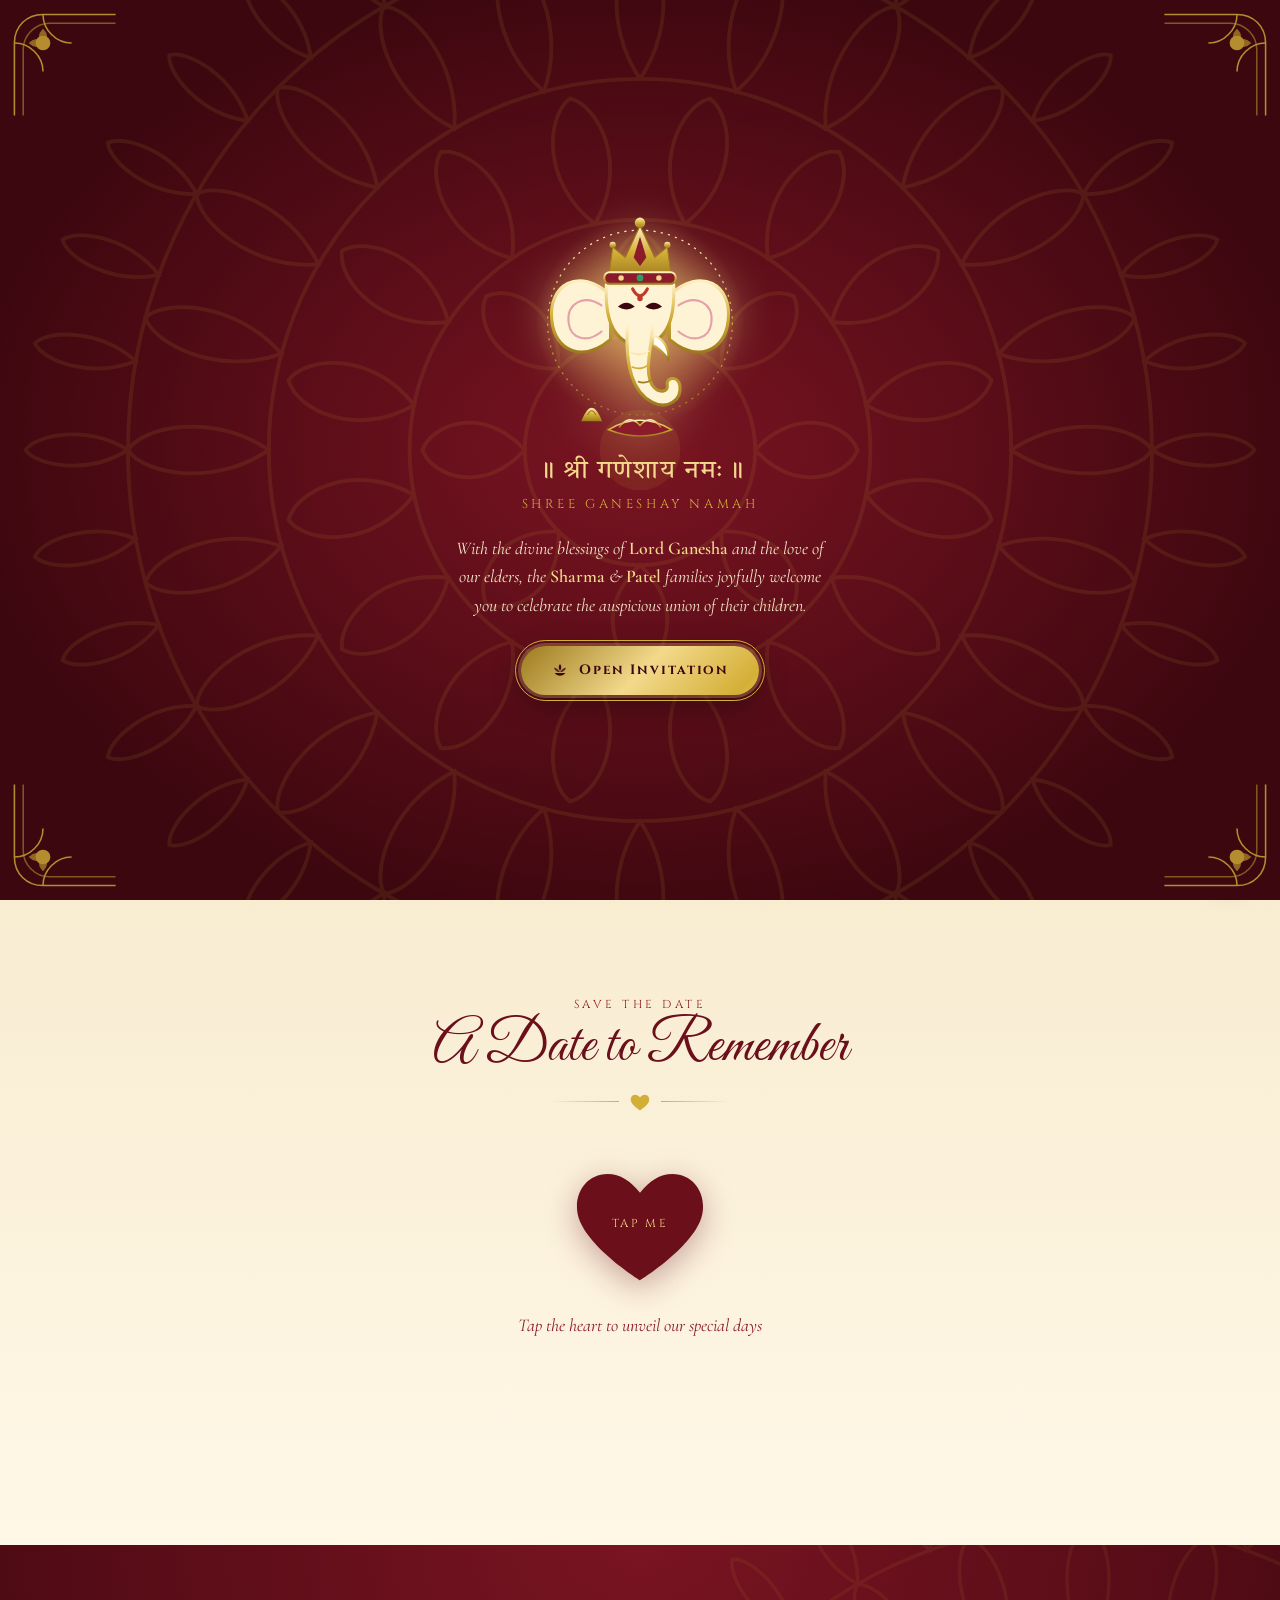
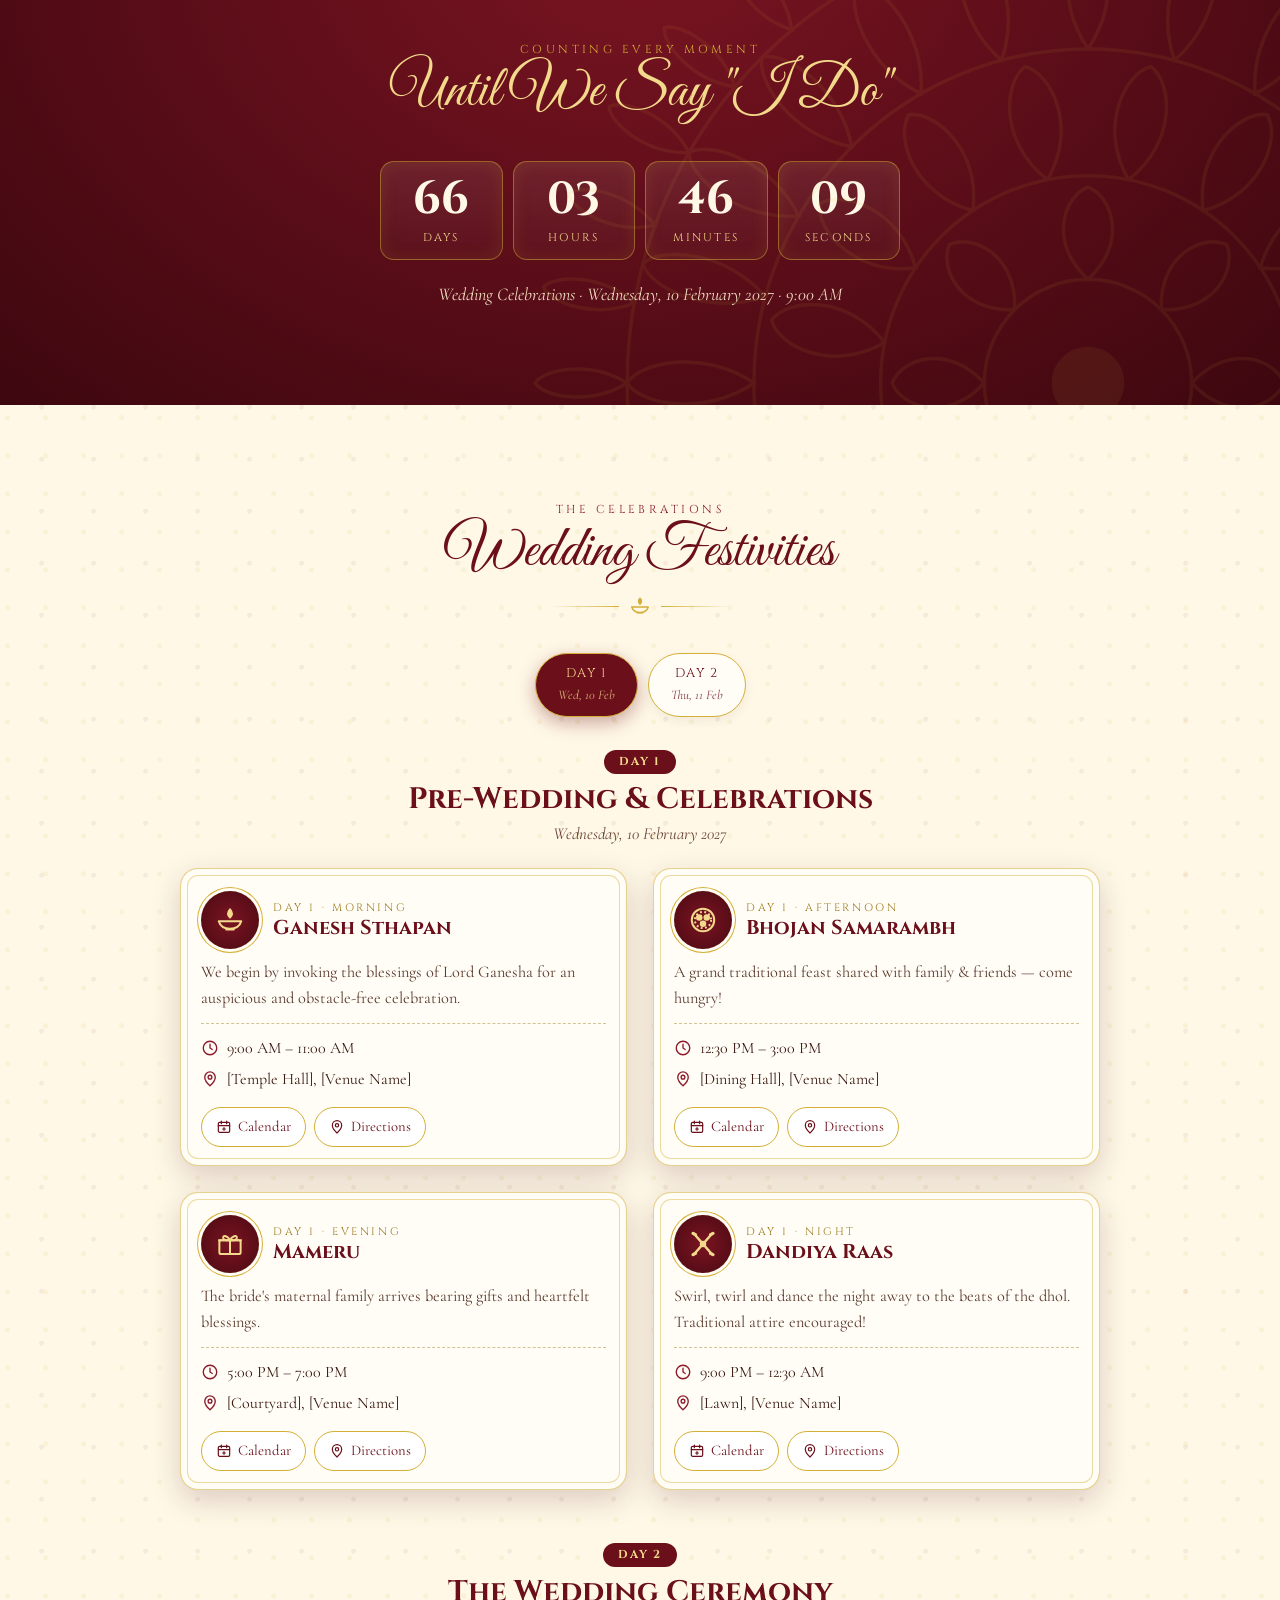
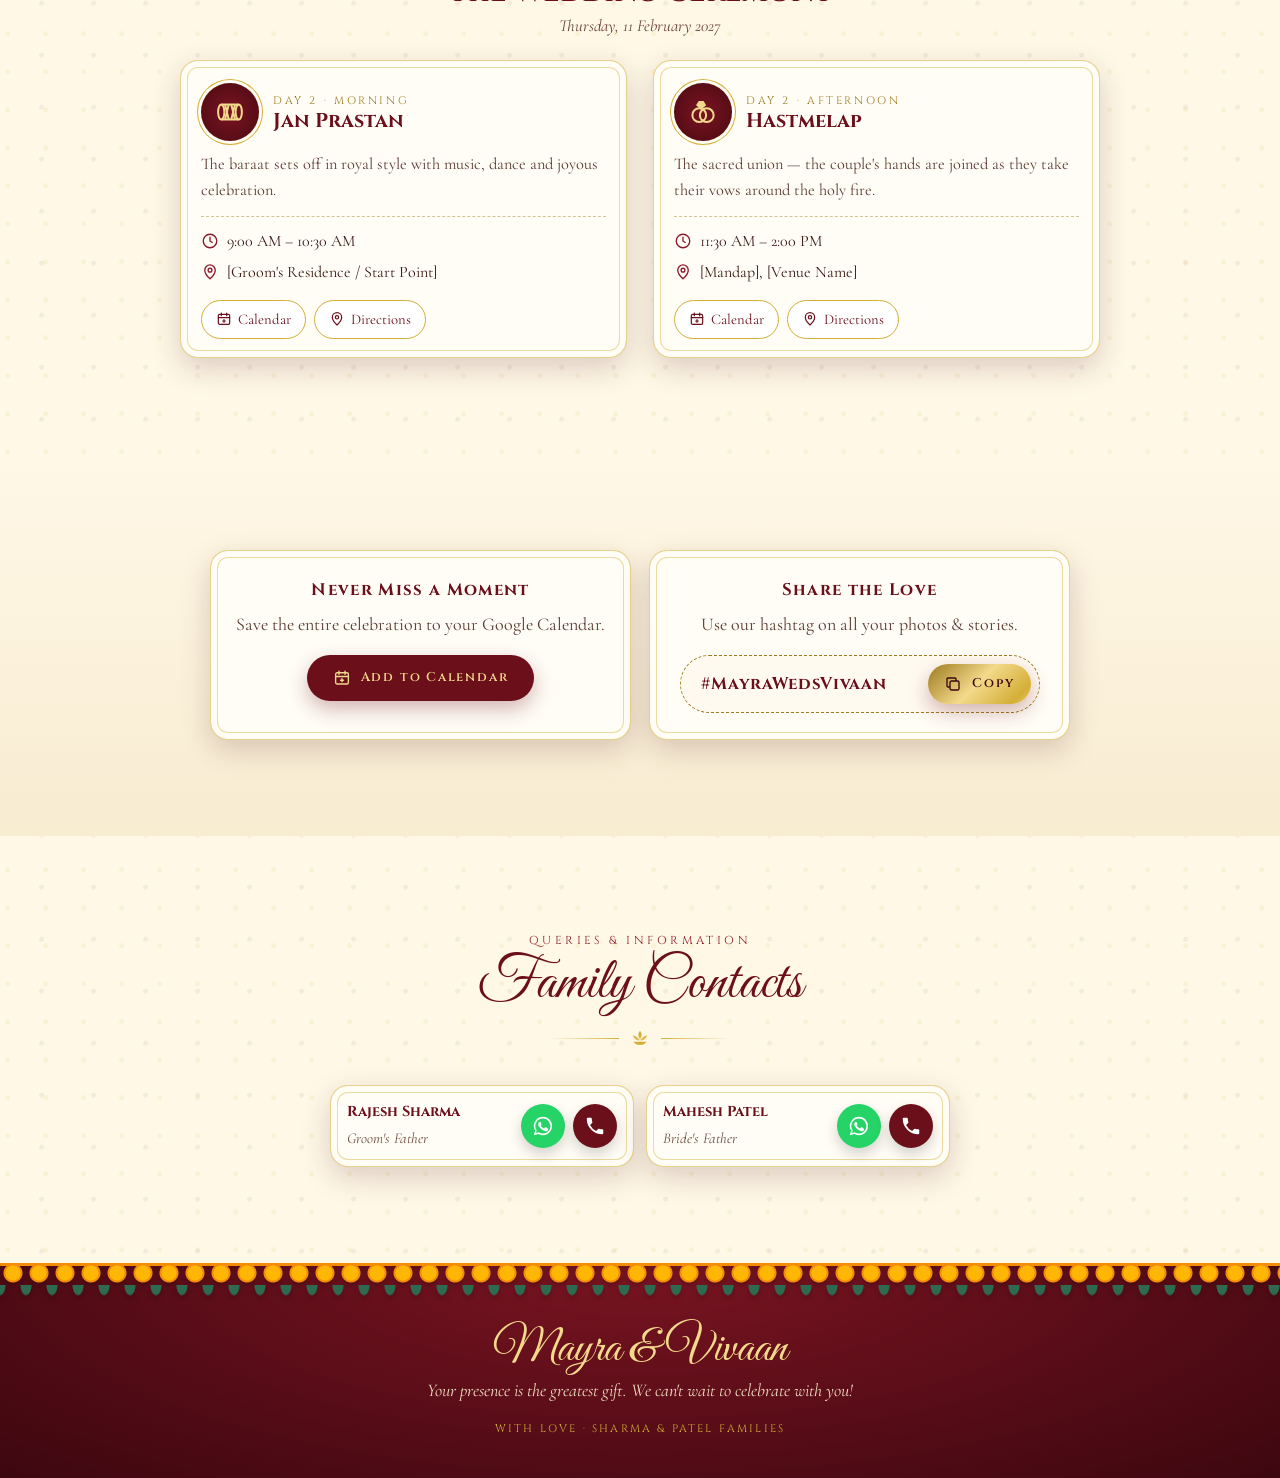
==== commit f3c984eb: "date change" ====
--- a/index.html
+++ b/index.html
@@ -5,20 +5,20 @@
   <meta name="viewport" content="width=device-width, initial-scale=1.0">
   <meta name="theme-color" content="#4a0a12">
 
-  <title>Mayra &amp; Vivaan | Wedding Invitation</title>
-  <meta name="description" content="You're invited! Join us for the wedding celebration of Mayra &amp; Vivaan on 10 February 2026.">
+  <title>Mayra & Vivaan | Wedding Invitation</title>
+  <meta name="description" content="You're invited! Join us for the wedding celebration of Mayra & Vivaan on 10 February 2026.">
   <meta property="og:type" content="website">
   <meta property="og:url" content="https://wading-invitation.vercel.app/">
-  <meta property="og:title" content="Mayra &amp; Vivaan | Wedding Invitation">
-  <meta property="og:description" content="You're invited! Join us for the wedding celebration of Mayra &amp; Vivaan on 10 February 2026.">
+  <meta property="og:title" content="Mayra & Vivaan | Wedding Invitation">
+  <meta property="og:description" content="You're invited! Join us for the wedding celebration of Mayra & Vivaan on 10 February 2026.">
   <meta property="og:image" content="https://wading-invitation.vercel.app/card-vertical.png">
   <meta property="og:image:secure_url" content="https://wading-invitation.vercel.app/card-vertical.png">
   <meta property="og:image:type" content="image/png">
   <meta property="og:image:width" content="600">
   <meta property="og:image:height" content="854">
   <meta name="twitter:card" content="summary_large_image">
-  <meta name="twitter:title" content="Mayra &amp; Vivaan | Wedding Invitation">
-  <meta name="twitter:description" content="You're invited! Join us for the wedding celebration of Mayra &amp; Vivaan on 10 February 2026.">
+  <meta name="twitter:title" content="Mayra & Vivaan | Wedding Invitation">
+  <meta name="twitter:description" content="You're invited! Join us for the wedding celebration of Mayra & Vivaan on 10 February 2026.">
   <meta name="twitter:image" content="https://wading-invitation.vercel.app/card-vertical.png">
 
   <link rel="preconnect" href="https://fonts.googleapis.com">
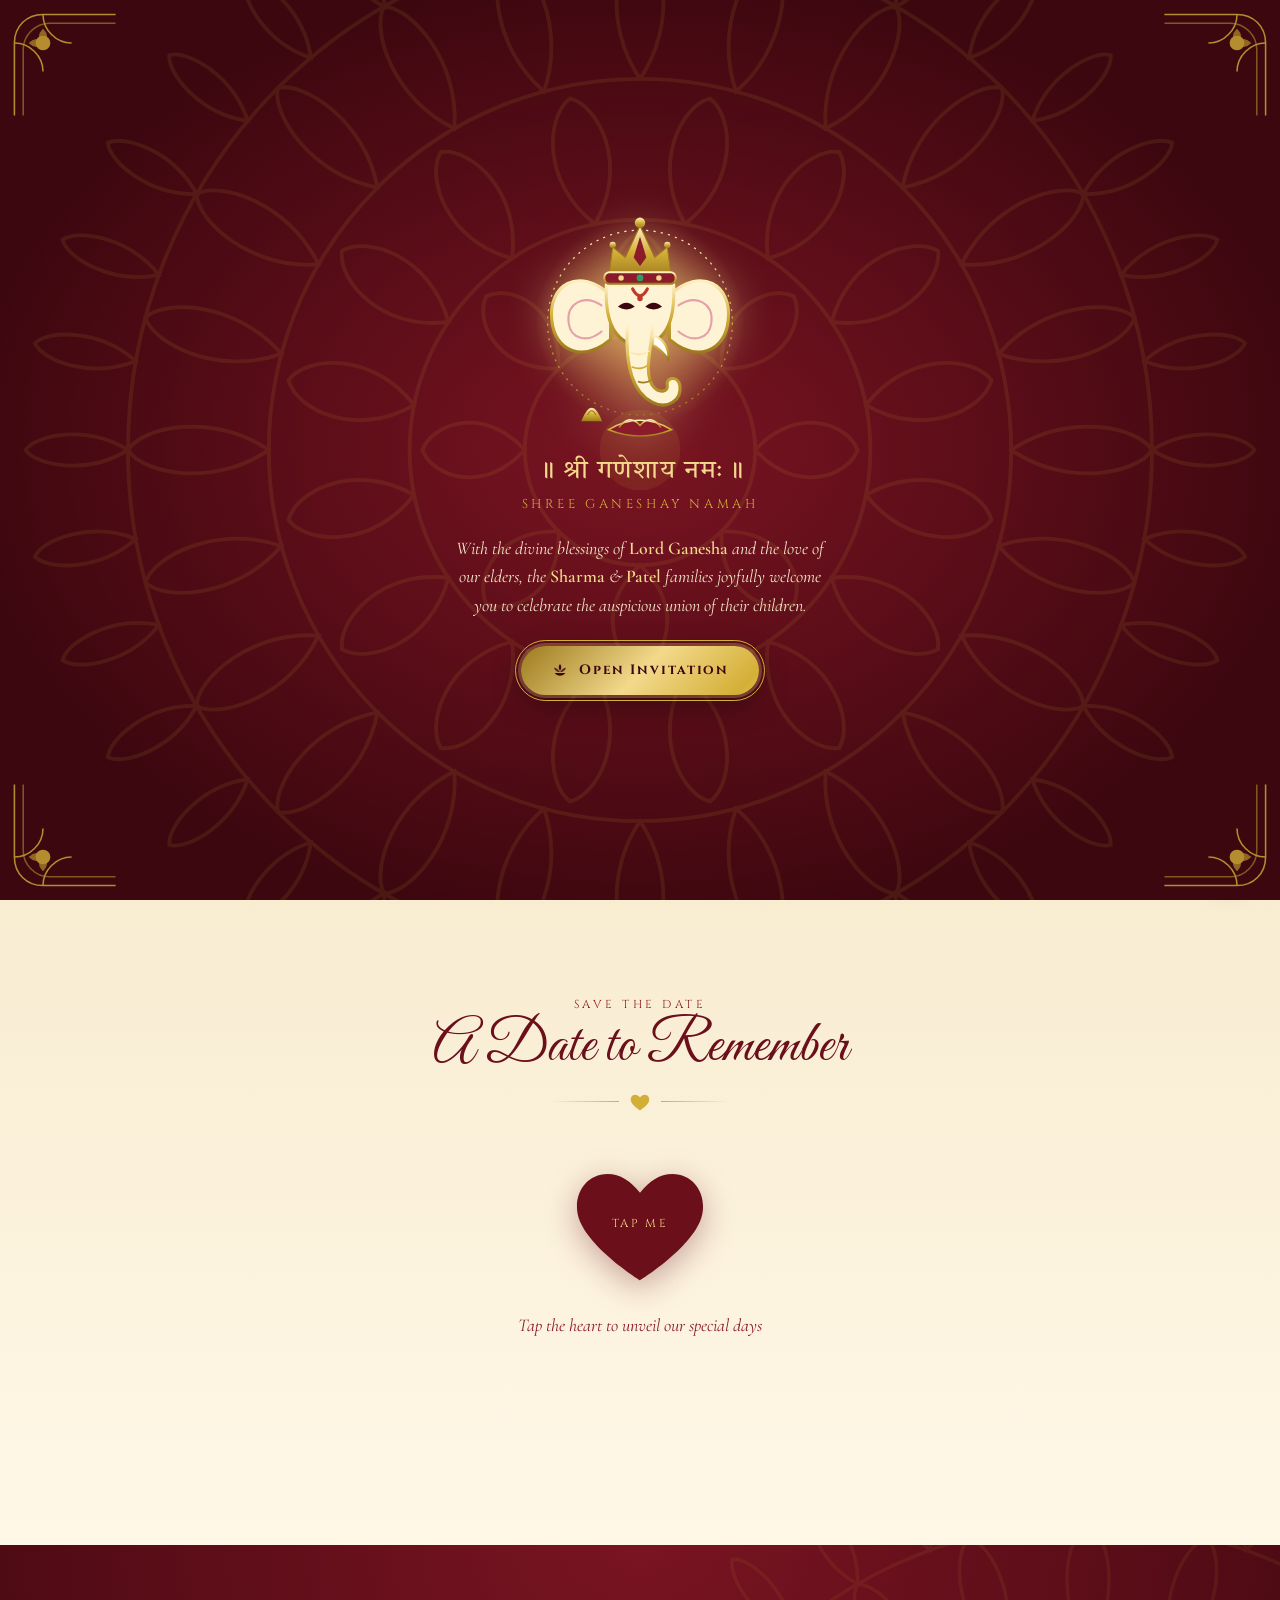
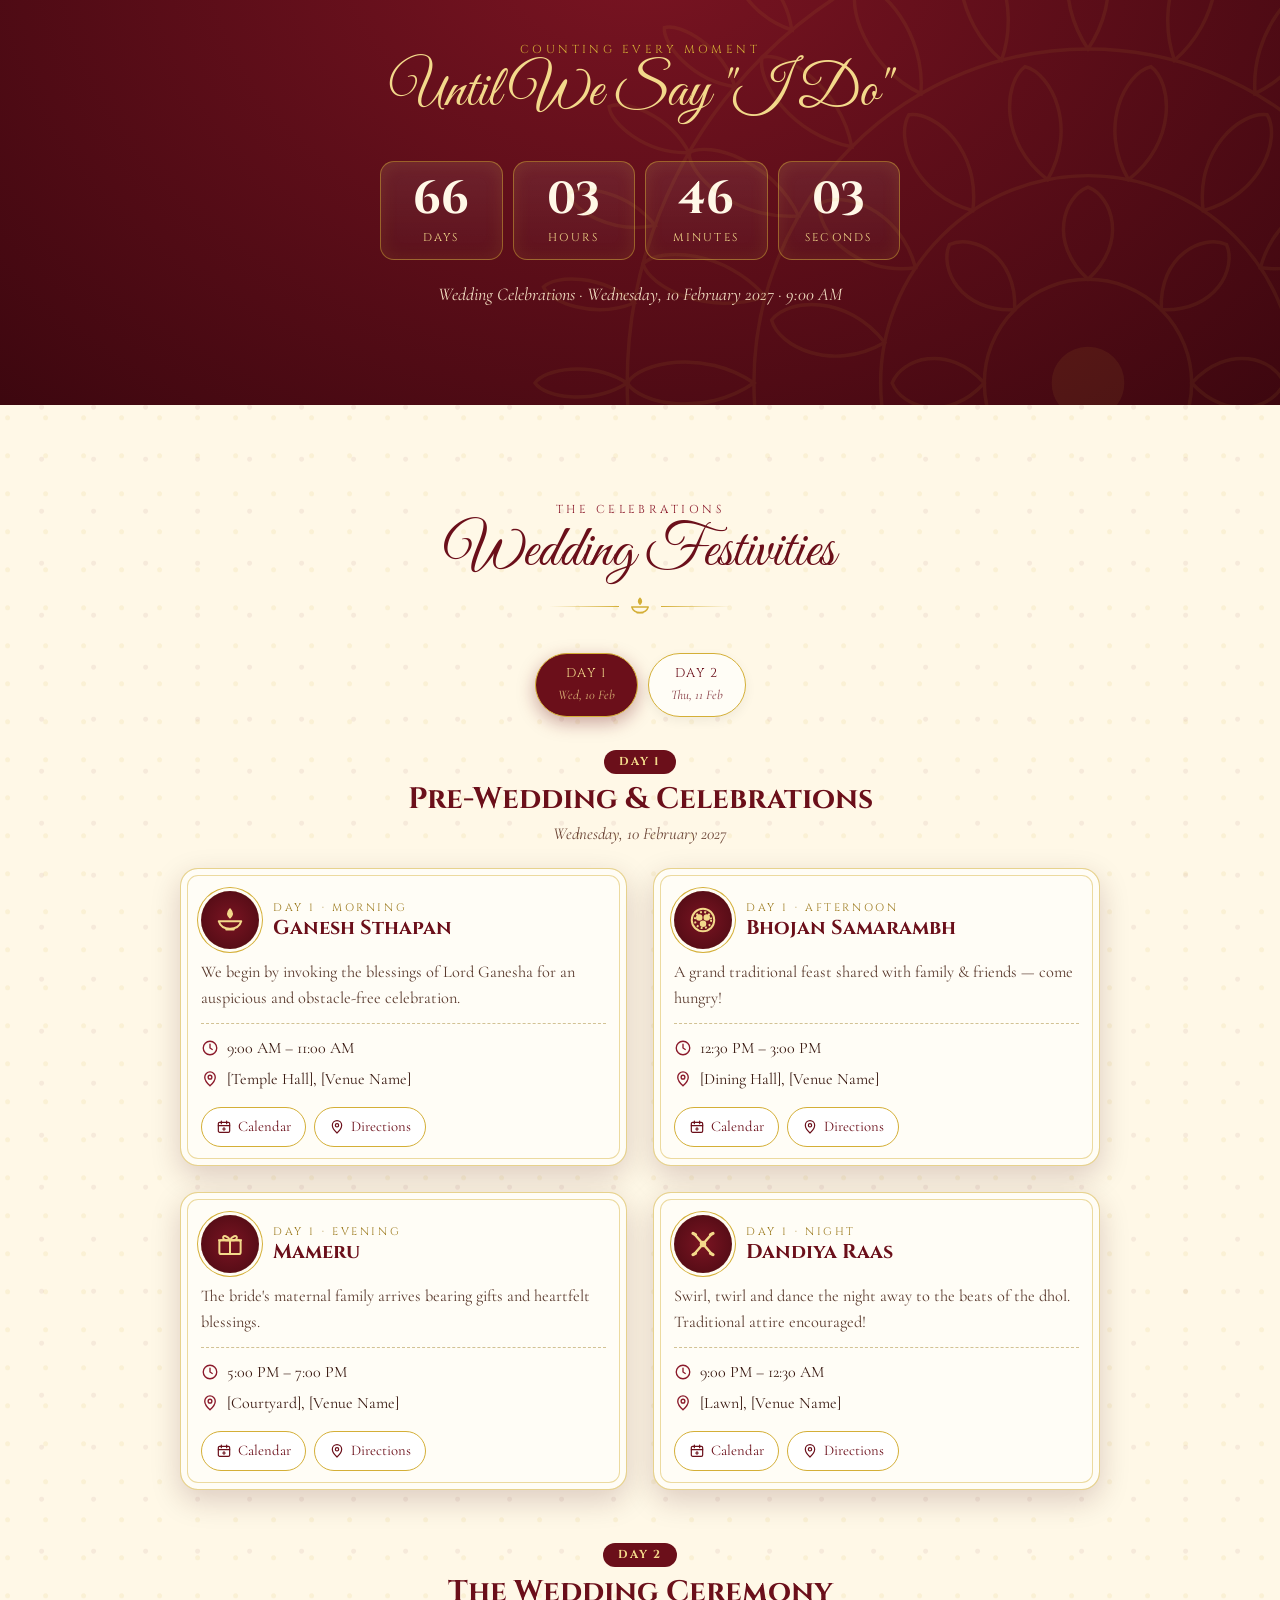
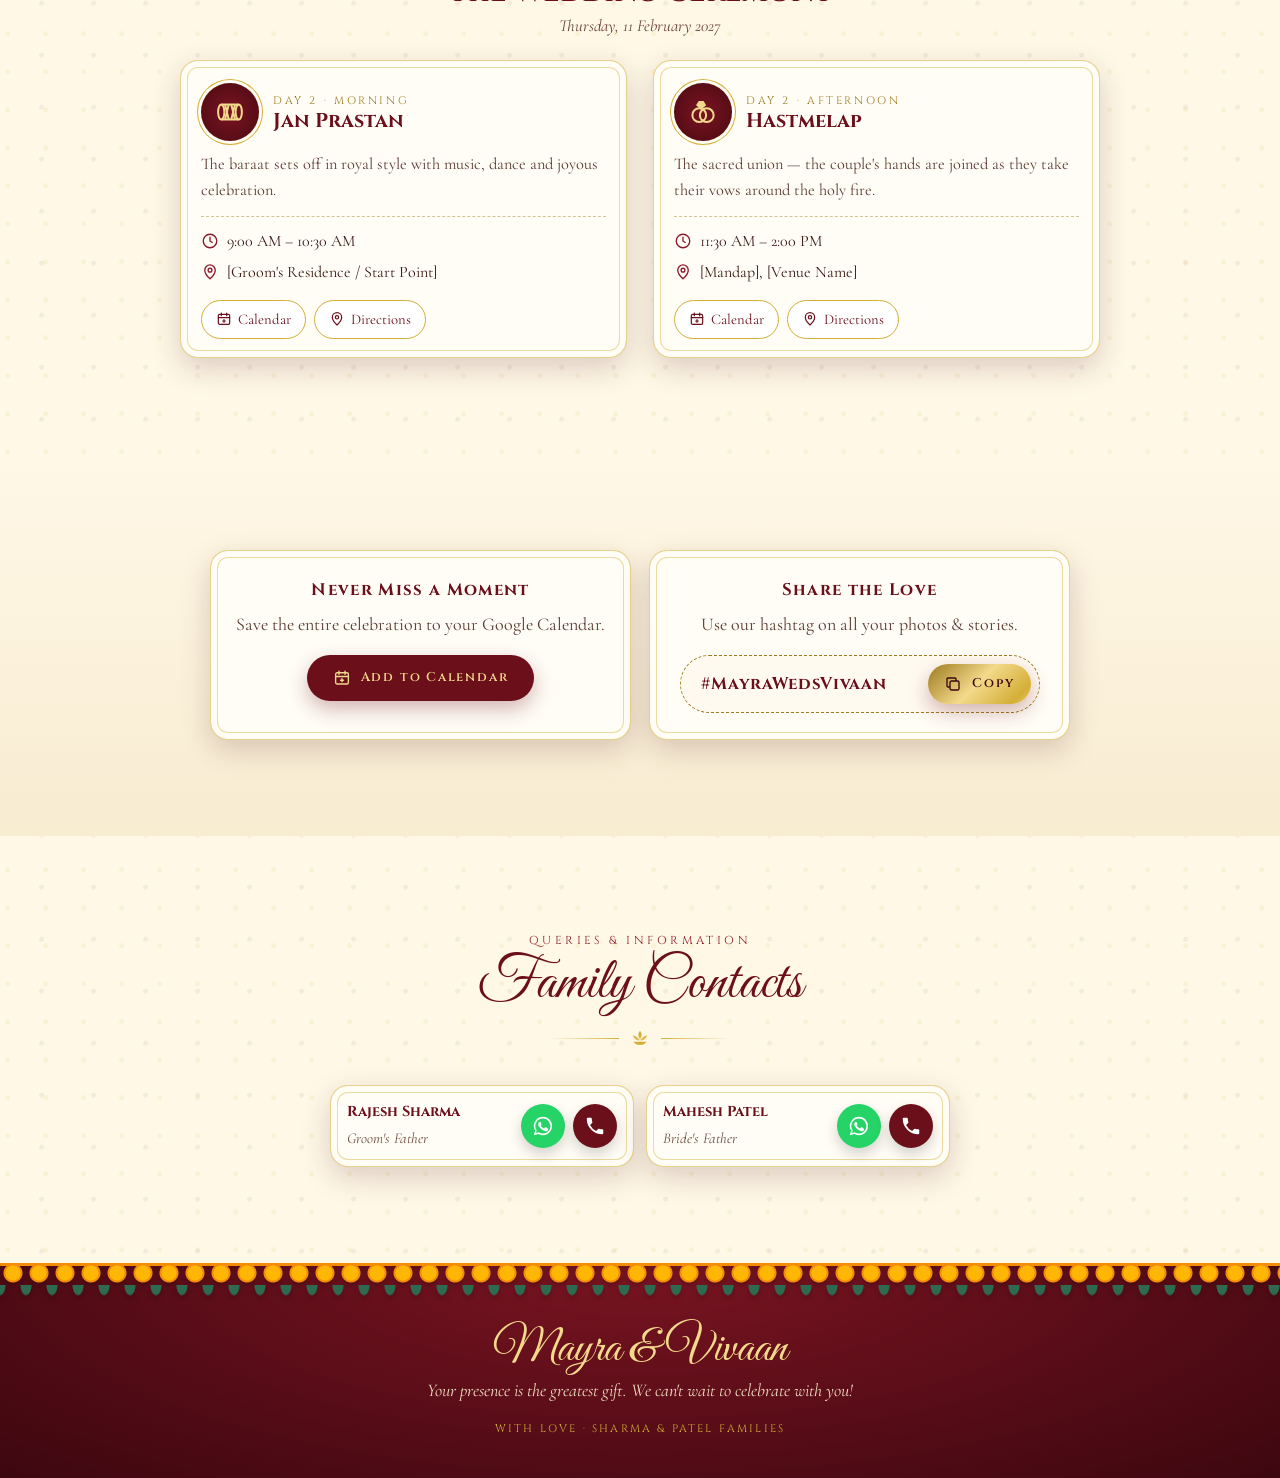
==== commit ebfc62c4: "date change" ====
--- a/index.html
+++ b/index.html
@@ -1,335 +1,512 @@
 <!DOCTYPE html>
 <html lang="en">
+
 <head>
   <meta charset="UTF-8">
   <meta name="viewport" content="width=device-width, initial-scale=1.0">
   <meta name="theme-color" content="#4a0a12">
 
   <title>Mayra & Vivaan | Wedding Invitation</title>
-  <meta name="description" content="You're invited! Join us for the wedding celebration of Mayra & Vivaan on 10 February 2026.">
+  <meta name="description"
+    content="You're invited! Join us for the wedding celebration of Mayra & Vivaan on 10 February 2026.">
   <meta property="og:type" content="website">
   <meta property="og:url" content="https://wading-invitation.vercel.app/">
   <meta property="og:title" content="Mayra & Vivaan | Wedding Invitation">
-  <meta property="og:description" content="You're invited! Join us for the wedding celebration of Mayra & Vivaan on 10 February 2026.">
-  <meta property="og:image" content="https://wading-invitation.vercel.app/card-vertical.png">
-  <meta property="og:image:secure_url" content="https://wading-invitation.vercel.app/card-vertical.png">
+  <meta property="og:description"
+    content="You're invited! Join us for the wedding celebration of Mayra & Vivaan on 10 February 2026.">
+  <meta property="og:image" content="https://wading-invitation.vercel.app/card-vertical.png?v=card1">
+  <meta property="og:image:secure_url" content="https://wading-invitation.vercel.app/card-vertical.png?v=card1">
   <meta property="og:image:type" content="image/png">
   <meta property="og:image:width" content="600">
   <meta property="og:image:height" content="854">
   <meta name="twitter:card" content="summary_large_image">
   <meta name="twitter:title" content="Mayra & Vivaan | Wedding Invitation">
-  <meta name="twitter:description" content="You're invited! Join us for the wedding celebration of Mayra & Vivaan on 10 February 2026.">
+  <meta name="twitter:description"
+    content="You're invited! Join us for the wedding celebration of Mayra & Vivaan on 10 February 2026.">
   <meta name="twitter:image" content="https://wading-invitation.vercel.app/card-vertical.png">
 
   <link rel="preconnect" href="https://fonts.googleapis.com">
   <link rel="preconnect" href="https://fonts.gstatic.com" crossorigin>
-  <link href="https://fonts.googleapis.com/css2?family=Cinzel:wght@400;600;700&family=Cormorant+Garamond:ital,wght@0,400;0,500;0,600;1,400&family=Great+Vibes&family=Tiro+Devanagari+Hindi&display=swap" rel="stylesheet">
+  <link
+    href="https://fonts.googleapis.com/css2?family=Cinzel:wght@400;600;700&family=Cormorant+Garamond:ital,wght@0,400;0,500;0,600;1,400&family=Great+Vibes&family=Tiro+Devanagari+Hindi&display=swap"
+    rel="stylesheet">
 
   <link rel="stylesheet" href="style.css">
 </head>
 
 <body class="locked">
 
-<!-- =========================================================
+  <!-- =========================================================
      SVG SPRITE (icons reused throughout)
      ========================================================= -->
-<svg width="0" height="0" style="position:absolute" aria-hidden="true">
-  <defs>
-    <linearGradient id="goldG" x1="0" y1="0" x2="0" y2="1">
-      <stop offset="0" stop-color="#fff1c1"/><stop offset=".5" stop-color="#d4af37"/><stop offset="1" stop-color="#9c7a1e"/>
-    </linearGradient>
-    <radialGradient id="haloG">
-      <stop offset="0" stop-color="#ffd86b" stop-opacity=".55"/><stop offset="1" stop-color="#ffd86b" stop-opacity="0"/>
-    </radialGradient>
-  </defs>
-  <symbol id="i-lotus" viewBox="0 0 24 24"><g fill="currentColor"><path d="M12 4c2 2.5 2.6 5.6 0 9-2.6-3.4-2-6.5 0-9z"/><path d="M4 9c3 .2 5.6 2 8 5.5-4 .6-6.8-1.4-8-5.5z" opacity=".8"/><path d="M20 9c-3 .2-5.6 2-8 5.5 4 .6 6.8-1.4 8-5.5z" opacity=".8"/><path d="M5 16h14c-1.5 2.4-4 3.5-7 3.5S6.5 18.4 5 16z"/></g></symbol>
-  <symbol id="i-diya" viewBox="0 0 24 24"><g fill="none" stroke="currentColor" stroke-width="1.6" stroke-linecap="round" stroke-linejoin="round"><path d="M12 3.5c2 2.3 2.2 4.4 0 6.5-2.2-2.1-2-4.2 0-6.5z" fill="currentColor"/><path d="M3 13h18c-1.2 4-4.6 6-9 6s-7.8-2-9-6z"/><path d="M9 19.5h6"/></g></symbol>
-  <symbol id="i-thali" viewBox="0 0 24 24"><g fill="none" stroke="currentColor" stroke-width="1.6"><circle cx="12" cy="12" r="9"/><circle cx="12" cy="12" r="6.5" stroke-dasharray="1.5 2"/><circle cx="9" cy="10" r="1.8" fill="currentColor"/><circle cx="15" cy="10" r="1.8" fill="currentColor"/><circle cx="12" cy="15" r="1.8" fill="currentColor"/></g></symbol>
-  <symbol id="i-gift" viewBox="0 0 24 24"><g fill="none" stroke="currentColor" stroke-width="1.6" stroke-linejoin="round"><rect x="3.5" y="9" width="17" height="11" rx="1.5"/><path d="M2.5 9h19M12 9v11"/><path d="M12 9c-1.5-3.5-5.5-4.5-5.5-2S10 9 12 9zm0 0c1.5-3.5 5.5-4.5 5.5-2S14 9 12 9z"/></g></symbol>
-  <symbol id="i-dandiya" viewBox="0 0 24 24"><g fill="none" stroke="currentColor" stroke-width="2" stroke-linecap="round"><path d="M5 4l14 16M19 4L5 20"/><circle cx="12" cy="12" r="1.6" fill="currentColor"/><path d="M4 3.5l2 1M20 3.5l-2 1M4 20.5l2-1M20 20.5l-2-1" stroke-width="2.6"/></g></symbol>
-  <symbol id="i-dhol" viewBox="0 0 24 24"><g fill="none" stroke="currentColor" stroke-width="1.6" stroke-linejoin="round"><ellipse cx="5" cy="12" rx="2.5" ry="6"/><ellipse cx="19" cy="12" rx="2.5" ry="6"/><path d="M5 6h14M5 18h14M8 6l3 12M13 6l3 12M8 18l3-12M13 18l3-12"/></g></symbol>
-  <symbol id="i-rings" viewBox="0 0 24 24"><g fill="none" stroke="currentColor" stroke-width="1.6"><circle cx="9" cy="14.5" r="5.5"/><circle cx="15" cy="14.5" r="5.5"/><path d="M7.5 6.5L9 4h3l1.5 2.5L10.5 9z" fill="currentColor"/></g></symbol>
-  <symbol id="i-clock" viewBox="0 0 24 24"><g fill="none" stroke="currentColor" stroke-width="1.8" stroke-linecap="round"><circle cx="12" cy="12" r="9"/><path d="M12 7v5l3 2"/></g></symbol>
-  <symbol id="i-pin" viewBox="0 0 24 24"><g fill="none" stroke="currentColor" stroke-width="1.8"><path d="M12 21s7-6.2 7-11.5A7 7 0 0 0 5 9.5C5 14.8 12 21 12 21z"/><circle cx="12" cy="9.5" r="2.5"/></g></symbol>
-  <symbol id="i-cal" viewBox="0 0 24 24"><g fill="none" stroke="currentColor" stroke-width="1.8" stroke-linecap="round"><rect x="3.5" y="5" width="17" height="15" rx="2"/><path d="M3.5 10h17M8 3v4M16 3v4M12 13v4M10 15h4"/></g></symbol>
-  <symbol id="i-copy" viewBox="0 0 24 24"><g fill="none" stroke="currentColor" stroke-width="1.8"><rect x="8" y="8" width="12" height="12" rx="2"/><path d="M16 8V5.5A1.5 1.5 0 0 0 14.5 4h-9A1.5 1.5 0 0 0 4 5.5v9A1.5 1.5 0 0 0 5.5 16H8"/></g></symbol>
-  <symbol id="i-heart" viewBox="0 0 24 24"><path fill="currentColor" d="M12 21s-7.5-4.6-9.6-9.4C.9 8 3 4 6.8 4c2.1 0 3.6 1.1 5.2 3 1.6-1.9 3.1-3 5.2-3C21 4 23.1 8 21.6 11.6 19.5 16.4 12 21 12 21z"/></symbol>
-  <symbol id="i-phone" viewBox="0 0 24 24"><path fill="currentColor" d="M6.6 10.8a15.1 15.1 0 0 0 6.6 6.6l2.2-2.2c.3-.3.7-.4 1-.2 1.1.4 2.3.6 3.6.6.6 0 1 .4 1 1V20c0 .6-.4 1-1 1A17 17 0 0 1 3 4c0-.6.4-1 1-1h3.5c.6 0 1 .4 1 1 0 1.2.2 2.4.6 3.6.1.3 0 .7-.2 1l-2.3 2.2z"/></symbol>
-  <symbol id="i-wa" viewBox="0 0 24 24"><path fill="currentColor" d="M12 2a10 10 0 0 0-8.6 15.1L2 22l5-1.3A10 10 0 1 0 12 2zm0 18.2c-1.6 0-3.1-.4-4.4-1.2l-.3-.2-3 .8.8-2.9-.2-.3A8.2 8.2 0 1 1 12 20.2zm4.5-6.1c-.2-.1-1.5-.7-1.7-.8-.2-.1-.4-.1-.6.1l-.8 1c-.1.2-.3.2-.5.1a6.7 6.7 0 0 1-3.3-2.9c-.3-.4.2-.4.7-1.4.1-.2 0-.3 0-.4l-.8-1.8c-.2-.5-.4-.4-.6-.4h-.5c-.2 0-.4.1-.7.3-.2.3-.9.9-.9 2.2s1 2.6 1.1 2.7c.1.2 1.9 2.9 4.6 4.1 1.7.7 2.4.8 3.2.7.5-.1 1.5-.6 1.8-1.2.2-.6.2-1.1.1-1.2l-.4-.2z"/></symbol>
-  <symbol id="i-play" viewBox="0 0 24 24"><path fill="currentColor" d="M8 5.5v13a1 1 0 0 0 1.5.9l10.2-6.5a1 1 0 0 0 0-1.8L9.5 4.6A1 1 0 0 0 8 5.5z"/></symbol>
-  <symbol id="i-pause" viewBox="0 0 24 24"><path fill="currentColor" d="M7 5h3.5v14H7zM13.5 5H17v14h-3.5z"/></symbol>
-  <symbol id="i-home" viewBox="0 0 24 24"><g fill="none" stroke="currentColor" stroke-width="1.7" stroke-linejoin="round"><path d="M4 11l8-7 8 7v9a1 1 0 0 1-1 1h-4v-6H9v6H5a1 1 0 0 1-1-1z"/></g></symbol>
-  <symbol id="i-send" viewBox="0 0 24 24"><path fill="currentColor" d="M3 20.5l18-8.5L3 3.5 3 10l12 2-12 2z"/></symbol>
-  <symbol id="i-corner" viewBox="0 0 100 100"><g fill="none" stroke="currentColor" stroke-width="1.4"><path d="M4 96V30C4 15 15 4 30 4h66"/><path d="M12 96V36c0-13 11-24 24-24h60" opacity=".6"/><path d="M4 30c14 0 26 12 26 26M30 4c0 14 12 26 26 26" /><circle cx="30" cy="30" r="6" fill="currentColor"/><path d="M30 18c4 4 4 8 0 12-4-4-4-8 0-12zM18 30c4-4 8-4 12 0-4 4-8 4-12 0z" fill="currentColor" opacity=".7"/></g></symbol>
-  <symbol id="i-paisley" viewBox="0 0 60 100"><g fill="none" stroke="currentColor" stroke-width="1.6"><path d="M30 95C8 80 6 50 22 36c12-10 30-4 30 12 0 12-14 16-20 8"/><path d="M30 85C16 74 15 54 25 45c8-7 19-3 19 7" opacity=".7"/><circle cx="34" cy="50" r="4" fill="currentColor"/><path d="M30 10l4 8-4 8-4-8z" fill="currentColor"/></g></symbol>
-</svg>
-
-<!-- Falling petals container -->
-<div class="petals" id="petals" aria-hidden="true"></div>
-
-<!-- =========================================================
+  <svg width="0" height="0" style="position:absolute" aria-hidden="true">
+    <defs>
+      <linearGradient id="goldG" x1="0" y1="0" x2="0" y2="1">
+        <stop offset="0" stop-color="#fff1c1" />
+        <stop offset=".5" stop-color="#d4af37" />
+        <stop offset="1" stop-color="#9c7a1e" />
+      </linearGradient>
+      <radialGradient id="haloG">
+        <stop offset="0" stop-color="#ffd86b" stop-opacity=".55" />
+        <stop offset="1" stop-color="#ffd86b" stop-opacity="0" />
+      </radialGradient>
+    </defs>
+    <symbol id="i-lotus" viewBox="0 0 24 24">
+      <g fill="currentColor">
+        <path d="M12 4c2 2.5 2.6 5.6 0 9-2.6-3.4-2-6.5 0-9z" />
+        <path d="M4 9c3 .2 5.6 2 8 5.5-4 .6-6.8-1.4-8-5.5z" opacity=".8" />
+        <path d="M20 9c-3 .2-5.6 2-8 5.5 4 .6 6.8-1.4 8-5.5z" opacity=".8" />
+        <path d="M5 16h14c-1.5 2.4-4 3.5-7 3.5S6.5 18.4 5 16z" />
+      </g>
+    </symbol>
+    <symbol id="i-diya" viewBox="0 0 24 24">
+      <g fill="none" stroke="currentColor" stroke-width="1.6" stroke-linecap="round" stroke-linejoin="round">
+        <path d="M12 3.5c2 2.3 2.2 4.4 0 6.5-2.2-2.1-2-4.2 0-6.5z" fill="currentColor" />
+        <path d="M3 13h18c-1.2 4-4.6 6-9 6s-7.8-2-9-6z" />
+        <path d="M9 19.5h6" />
+      </g>
+    </symbol>
+    <symbol id="i-thali" viewBox="0 0 24 24">
+      <g fill="none" stroke="currentColor" stroke-width="1.6">
+        <circle cx="12" cy="12" r="9" />
+        <circle cx="12" cy="12" r="6.5" stroke-dasharray="1.5 2" />
+        <circle cx="9" cy="10" r="1.8" fill="currentColor" />
+        <circle cx="15" cy="10" r="1.8" fill="currentColor" />
+        <circle cx="12" cy="15" r="1.8" fill="currentColor" />
+      </g>
+    </symbol>
+    <symbol id="i-gift" viewBox="0 0 24 24">
+      <g fill="none" stroke="currentColor" stroke-width="1.6" stroke-linejoin="round">
+        <rect x="3.5" y="9" width="17" height="11" rx="1.5" />
+        <path d="M2.5 9h19M12 9v11" />
+        <path d="M12 9c-1.5-3.5-5.5-4.5-5.5-2S10 9 12 9zm0 0c1.5-3.5 5.5-4.5 5.5-2S14 9 12 9z" />
+      </g>
+    </symbol>
+    <symbol id="i-dandiya" viewBox="0 0 24 24">
+      <g fill="none" stroke="currentColor" stroke-width="2" stroke-linecap="round">
+        <path d="M5 4l14 16M19 4L5 20" />
+        <circle cx="12" cy="12" r="1.6" fill="currentColor" />
+        <path d="M4 3.5l2 1M20 3.5l-2 1M4 20.5l2-1M20 20.5l-2-1" stroke-width="2.6" />
+      </g>
+    </symbol>
+    <symbol id="i-dhol" viewBox="0 0 24 24">
+      <g fill="none" stroke="currentColor" stroke-width="1.6" stroke-linejoin="round">
+        <ellipse cx="5" cy="12" rx="2.5" ry="6" />
+        <ellipse cx="19" cy="12" rx="2.5" ry="6" />
+        <path d="M5 6h14M5 18h14M8 6l3 12M13 6l3 12M8 18l3-12M13 18l3-12" />
+      </g>
+    </symbol>
+    <symbol id="i-rings" viewBox="0 0 24 24">
+      <g fill="none" stroke="currentColor" stroke-width="1.6">
+        <circle cx="9" cy="14.5" r="5.5" />
+        <circle cx="15" cy="14.5" r="5.5" />
+        <path d="M7.5 6.5L9 4h3l1.5 2.5L10.5 9z" fill="currentColor" />
+      </g>
+    </symbol>
+    <symbol id="i-clock" viewBox="0 0 24 24">
+      <g fill="none" stroke="currentColor" stroke-width="1.8" stroke-linecap="round">
+        <circle cx="12" cy="12" r="9" />
+        <path d="M12 7v5l3 2" />
+      </g>
+    </symbol>
+    <symbol id="i-pin" viewBox="0 0 24 24">
+      <g fill="none" stroke="currentColor" stroke-width="1.8">
+        <path d="M12 21s7-6.2 7-11.5A7 7 0 0 0 5 9.5C5 14.8 12 21 12 21z" />
+        <circle cx="12" cy="9.5" r="2.5" />
+      </g>
+    </symbol>
+    <symbol id="i-cal" viewBox="0 0 24 24">
+      <g fill="none" stroke="currentColor" stroke-width="1.8" stroke-linecap="round">
+        <rect x="3.5" y="5" width="17" height="15" rx="2" />
+        <path d="M3.5 10h17M8 3v4M16 3v4M12 13v4M10 15h4" />
+      </g>
+    </symbol>
+    <symbol id="i-copy" viewBox="0 0 24 24">
+      <g fill="none" stroke="currentColor" stroke-width="1.8">
+        <rect x="8" y="8" width="12" height="12" rx="2" />
+        <path d="M16 8V5.5A1.5 1.5 0 0 0 14.5 4h-9A1.5 1.5 0 0 0 4 5.5v9A1.5 1.5 0 0 0 5.5 16H8" />
+      </g>
+    </symbol>
+    <symbol id="i-heart" viewBox="0 0 24 24">
+      <path fill="currentColor"
+        d="M12 21s-7.5-4.6-9.6-9.4C.9 8 3 4 6.8 4c2.1 0 3.6 1.1 5.2 3 1.6-1.9 3.1-3 5.2-3C21 4 23.1 8 21.6 11.6 19.5 16.4 12 21 12 21z" />
+    </symbol>
+    <symbol id="i-phone" viewBox="0 0 24 24">
+      <path fill="currentColor"
+        d="M6.6 10.8a15.1 15.1 0 0 0 6.6 6.6l2.2-2.2c.3-.3.7-.4 1-.2 1.1.4 2.3.6 3.6.6.6 0 1 .4 1 1V20c0 .6-.4 1-1 1A17 17 0 0 1 3 4c0-.6.4-1 1-1h3.5c.6 0 1 .4 1 1 0 1.2.2 2.4.6 3.6.1.3 0 .7-.2 1l-2.3 2.2z" />
+    </symbol>
+    <symbol id="i-wa" viewBox="0 0 24 24">
+      <path fill="currentColor"
+        d="M12 2a10 10 0 0 0-8.6 15.1L2 22l5-1.3A10 10 0 1 0 12 2zm0 18.2c-1.6 0-3.1-.4-4.4-1.2l-.3-.2-3 .8.8-2.9-.2-.3A8.2 8.2 0 1 1 12 20.2zm4.5-6.1c-.2-.1-1.5-.7-1.7-.8-.2-.1-.4-.1-.6.1l-.8 1c-.1.2-.3.2-.5.1a6.7 6.7 0 0 1-3.3-2.9c-.3-.4.2-.4.7-1.4.1-.2 0-.3 0-.4l-.8-1.8c-.2-.5-.4-.4-.6-.4h-.5c-.2 0-.4.1-.7.3-.2.3-.9.9-.9 2.2s1 2.6 1.1 2.7c.1.2 1.9 2.9 4.6 4.1 1.7.7 2.4.8 3.2.7.5-.1 1.5-.6 1.8-1.2.2-.6.2-1.1.1-1.2l-.4-.2z" />
+    </symbol>
+    <symbol id="i-play" viewBox="0 0 24 24">
+      <path fill="currentColor" d="M8 5.5v13a1 1 0 0 0 1.5.9l10.2-6.5a1 1 0 0 0 0-1.8L9.5 4.6A1 1 0 0 0 8 5.5z" />
+    </symbol>
+    <symbol id="i-pause" viewBox="0 0 24 24">
+      <path fill="currentColor" d="M7 5h3.5v14H7zM13.5 5H17v14h-3.5z" />
+    </symbol>
+    <symbol id="i-home" viewBox="0 0 24 24">
+      <g fill="none" stroke="currentColor" stroke-width="1.7" stroke-linejoin="round">
+        <path d="M4 11l8-7 8 7v9a1 1 0 0 1-1 1h-4v-6H9v6H5a1 1 0 0 1-1-1z" />
+      </g>
+    </symbol>
+    <symbol id="i-send" viewBox="0 0 24 24">
+      <path fill="currentColor" d="M3 20.5l18-8.5L3 3.5 3 10l12 2-12 2z" />
+    </symbol>
+    <symbol id="i-corner" viewBox="0 0 100 100">
+      <g fill="none" stroke="currentColor" stroke-width="1.4">
+        <path d="M4 96V30C4 15 15 4 30 4h66" />
+        <path d="M12 96V36c0-13 11-24 24-24h60" opacity=".6" />
+        <path d="M4 30c14 0 26 12 26 26M30 4c0 14 12 26 26 26" />
+        <circle cx="30" cy="30" r="6" fill="currentColor" />
+        <path d="M30 18c4 4 4 8 0 12-4-4-4-8 0-12zM18 30c4-4 8-4 12 0-4 4-8 4-12 0z" fill="currentColor" opacity=".7" />
+      </g>
+    </symbol>
+    <symbol id="i-paisley" viewBox="0 0 60 100">
+      <g fill="none" stroke="currentColor" stroke-width="1.6">
+        <path d="M30 95C8 80 6 50 22 36c12-10 30-4 30 12 0 12-14 16-20 8" />
+        <path d="M30 85C16 74 15 54 25 45c8-7 19-3 19 7" opacity=".7" />
+        <circle cx="34" cy="50" r="4" fill="currentColor" />
+        <path d="M30 10l4 8-4 8-4-8z" fill="currentColor" />
+      </g>
+    </symbol>
+  </svg>
+
+  <!-- Falling petals container -->
+  <div class="petals" id="petals" aria-hidden="true"></div>
+
+  <!-- =========================================================
      WELCOME SCREEN
      ========================================================= -->
-<div id="welcome" role="dialog" aria-modal="true" aria-labelledby="welcomeTitle">
-  <svg class="mandala-bg js-mandala" viewBox="-100 -100 200 200" aria-hidden="true"></svg>
-  <svg class="welcome-corner tl"><use href="#i-corner"/></svg>
-  <svg class="welcome-corner tr"><use href="#i-corner"/></svg>
-  <svg class="welcome-corner bl"><use href="#i-corner"/></svg>
-  <svg class="welcome-corner br"><use href="#i-corner"/></svg>
-
-  <div class="welcome-inner">
-    <!-- Ganesha illustration -->
-    <svg class="ganesha" viewBox="0 0 200 230" role="img" aria-label="Lord Ganesha">
-      <circle cx="100" cy="112" r="100" fill="url(#haloG)"/>
-      <circle cx="100" cy="112" r="88" fill="none" stroke="url(#goldG)" stroke-width="1.2" stroke-dasharray="2 5"/>
-      <!-- Ears -->
-      <path d="M72 86 C42 58 12 76 16 110 C19 140 46 150 72 128 Z" fill="#fff3d6" stroke="url(#goldG)" stroke-width="3"/>
-      <path d="M128 86 C158 58 188 76 184 110 C181 140 154 150 128 128 Z" fill="#fff3d6" stroke="url(#goldG)" stroke-width="3"/>
-      <path d="M64 96 C46 84 30 94 32 112 C34 128 50 132 64 120" fill="none" stroke="#e8a0a8" stroke-width="2"/>
-      <path d="M136 96 C154 84 170 94 168 112 C166 128 150 132 136 120" fill="none" stroke="#e8a0a8" stroke-width="2"/>
-      <!-- Head -->
-      <path d="M68 76 C66 115 78 132 100 134 C122 132 134 115 132 76 Z" fill="#fff3d6" stroke="url(#goldG)" stroke-width="3"/>
-      <!-- Trunk (fill + side strokes) -->
-      <path d="M88 116 C86 150 92 178 112 188 C126 195 140 186 138 172 C136 162 124 164 126 172 C127 178 118 180 112 172 C104 160 110 140 112 116 Z" fill="#fff3d6"/>
-      <path d="M88 116 C86 150 92 178 112 188 C126 195 140 186 138 172 C136 162 124 164 126 172 C127 178 118 180 112 172 C104 160 110 140 112 116" fill="none" stroke="url(#goldG)" stroke-width="3" stroke-linecap="round"/>
-      <path d="M90 140 Q100 145 109 139 M92 154 Q101 158 108 152 M98 168 Q106 171 111 166" fill="none" stroke="url(#goldG)" stroke-width="1.5"/>
-      <!-- Tusk -->
-      <path d="M113 124 Q128 130 127 147 Q120 137 112 133 Z" fill="#fffdf6" stroke="url(#goldG)" stroke-width="2"/>
-      <!-- Crown -->
-      <path d="M70 70 L74 40 L86 50 L100 20 L114 50 L126 40 L130 70 Z" fill="url(#goldG)" stroke="#9c7a1e" stroke-width="1"/>
-      <circle cx="100" cy="17" r="5" fill="url(#goldG)"/>
-      <circle cx="74" cy="38" r="3" fill="url(#goldG)"/><circle cx="126" cy="38" r="3" fill="url(#goldG)"/>
-      <rect x="66" y="64" width="68" height="11" rx="5" fill="#8b1a2b" stroke="url(#goldG)" stroke-width="2"/>
-      <circle cx="82" cy="69.5" r="2.6" fill="#f3d98b"/><circle cx="100" cy="69.5" r="3.2" fill="#2d9c6a"/><circle cx="118" cy="69.5" r="2.6" fill="#f3d98b"/>
-      <path d="M100 30 L106 50 L100 58 L94 50 Z" fill="#8b1a2b"/>
-      <!-- Eyes -->
-      <path d="M79 97 Q87 89 95 97 Q87 102 79 97 Z" fill="#3d070f"/>
-      <path d="M105 97 Q113 89 121 97 Q113 102 105 97 Z" fill="#3d070f"/>
-      <!-- Tilak -->
-      <path d="M93 80 Q100 93 107 80" fill="none" stroke="#c0392b" stroke-width="3" stroke-linecap="round"/>
-      <circle cx="100" cy="89" r="2.6" fill="#c0392b"/>
-      <!-- Modak & lotus base -->
-      <path d="M44 206 Q54 180 64 206 Z" fill="url(#goldG)"/>
-      <path d="M50 200 Q54 192 58 200" fill="none" stroke="#9c7a1e" stroke-width="1"/>
-      <path d="M70 214 Q100 196 130 214 Q100 226 70 214 Z" fill="#8b1a2b" stroke="url(#goldG)" stroke-width="1.5"/>
-      <path d="M80 212 Q90 198 100 210 Q110 198 120 212" fill="none" stroke="url(#goldG)" stroke-width="1.5"/>
+  <div id="welcome" role="dialog" aria-modal="true" aria-labelledby="welcomeTitle">
+    <svg class="mandala-bg js-mandala" viewBox="-100 -100 200 200" aria-hidden="true"></svg>
+    <svg class="welcome-corner tl">
+      <use href="#i-corner" />
     </svg>
-
-    <div class="shloka-deva" lang="hi">॥ श्री गणेशाय नमः ॥</div>
-    <div class="shloka" id="welcomeTitle">Shree Ganeshay Namah</div>
-
-    <p class="welcome-msg">
-      With the divine blessings of <strong>Lord Ganesha</strong> and the love of our elders,
-      the <strong>Sharma</strong> &amp; <strong>Patel</strong> families joyfully welcome you
-      to celebrate the auspicious union of their children.
-    </p>
-
-    <button class="btn-open" id="openBtn" type="button">
-      <svg><use href="#i-lotus"/></svg> Open Invitation
-    </button>
+    <svg class="welcome-corner tr">
+      <use href="#i-corner" />
+    </svg>
+    <svg class="welcome-corner bl">
+      <use href="#i-corner" />
+    </svg>
+    <svg class="welcome-corner br">
+      <use href="#i-corner" />
+    </svg>
+
+    <div class="welcome-inner">
+      <!-- Ganesha illustration -->
+      <svg class="ganesha" viewBox="0 0 200 230" role="img" aria-label="Lord Ganesha">
+        <circle cx="100" cy="112" r="100" fill="url(#haloG)" />
+        <circle cx="100" cy="112" r="88" fill="none" stroke="url(#goldG)" stroke-width="1.2" stroke-dasharray="2 5" />
+        <!-- Ears -->
+        <path d="M72 86 C42 58 12 76 16 110 C19 140 46 150 72 128 Z" fill="#fff3d6" stroke="url(#goldG)"
+          stroke-width="3" />
+        <path d="M128 86 C158 58 188 76 184 110 C181 140 154 150 128 128 Z" fill="#fff3d6" stroke="url(#goldG)"
+          stroke-width="3" />
+        <path d="M64 96 C46 84 30 94 32 112 C34 128 50 132 64 120" fill="none" stroke="#e8a0a8" stroke-width="2" />
+        <path d="M136 96 C154 84 170 94 168 112 C166 128 150 132 136 120" fill="none" stroke="#e8a0a8"
+          stroke-width="2" />
+        <!-- Head -->
+        <path d="M68 76 C66 115 78 132 100 134 C122 132 134 115 132 76 Z" fill="#fff3d6" stroke="url(#goldG)"
+          stroke-width="3" />
+        <!-- Trunk (fill + side strokes) -->
+        <path
+          d="M88 116 C86 150 92 178 112 188 C126 195 140 186 138 172 C136 162 124 164 126 172 C127 178 118 180 112 172 C104 160 110 140 112 116 Z"
+          fill="#fff3d6" />
+        <path
+          d="M88 116 C86 150 92 178 112 188 C126 195 140 186 138 172 C136 162 124 164 126 172 C127 178 118 180 112 172 C104 160 110 140 112 116"
+          fill="none" stroke="url(#goldG)" stroke-width="3" stroke-linecap="round" />
+        <path d="M90 140 Q100 145 109 139 M92 154 Q101 158 108 152 M98 168 Q106 171 111 166" fill="none"
+          stroke="url(#goldG)" stroke-width="1.5" />
+        <!-- Tusk -->
+        <path d="M113 124 Q128 130 127 147 Q120 137 112 133 Z" fill="#fffdf6" stroke="url(#goldG)" stroke-width="2" />
+        <!-- Crown -->
+        <path d="M70 70 L74 40 L86 50 L100 20 L114 50 L126 40 L130 70 Z" fill="url(#goldG)" stroke="#9c7a1e"
+          stroke-width="1" />
+        <circle cx="100" cy="17" r="5" fill="url(#goldG)" />
+        <circle cx="74" cy="38" r="3" fill="url(#goldG)" />
+        <circle cx="126" cy="38" r="3" fill="url(#goldG)" />
+        <rect x="66" y="64" width="68" height="11" rx="5" fill="#8b1a2b" stroke="url(#goldG)" stroke-width="2" />
+        <circle cx="82" cy="69.5" r="2.6" fill="#f3d98b" />
+        <circle cx="100" cy="69.5" r="3.2" fill="#2d9c6a" />
+        <circle cx="118" cy="69.5" r="2.6" fill="#f3d98b" />
+        <path d="M100 30 L106 50 L100 58 L94 50 Z" fill="#8b1a2b" />
+        <!-- Eyes -->
+        <path d="M79 97 Q87 89 95 97 Q87 102 79 97 Z" fill="#3d070f" />
+        <path d="M105 97 Q113 89 121 97 Q113 102 105 97 Z" fill="#3d070f" />
+        <!-- Tilak -->
+        <path d="M93 80 Q100 93 107 80" fill="none" stroke="#c0392b" stroke-width="3" stroke-linecap="round" />
+        <circle cx="100" cy="89" r="2.6" fill="#c0392b" />
+        <!-- Modak & lotus base -->
+        <path d="M44 206 Q54 180 64 206 Z" fill="url(#goldG)" />
+        <path d="M50 200 Q54 192 58 200" fill="none" stroke="#9c7a1e" stroke-width="1" />
+        <path d="M70 214 Q100 196 130 214 Q100 226 70 214 Z" fill="#8b1a2b" stroke="url(#goldG)" stroke-width="1.5" />
+        <path d="M80 212 Q90 198 100 210 Q110 198 120 212" fill="none" stroke="url(#goldG)" stroke-width="1.5" />
+      </svg>
+
+      <div class="shloka-deva" lang="hi">॥ श्री गणेशाय नमः ॥</div>
+      <div class="shloka" id="welcomeTitle">Shree Ganeshay Namah</div>
+
+      <p class="welcome-msg">
+        With the divine blessings of <strong>Lord Ganesha</strong> and the love of our elders,
+        the <strong>Sharma</strong> &amp; <strong>Patel</strong> families joyfully welcome you
+        to celebrate the auspicious union of their children.
+      </p>
+
+      <button class="btn-open" id="openBtn" type="button">
+        <svg>
+          <use href="#i-lotus" />
+        </svg> Open Invitation
+      </button>
+    </div>
   </div>
-</div>
-
-<main>
-  <!-- =========================================================
+
+  <main>
+    <!-- =========================================================
        HERO — COUPLE REVEAL & ROYAL ENTRY
        ========================================================= -->
-  <section id="home" aria-label="Couple">
-    <div class="toran" aria-hidden="true"></div>
-    <svg class="mandala-bg js-mandala" viewBox="-100 -100 200 200" aria-hidden="true"></svg>
-    <div class="container hero-inner">
-      <div class="hero-pre reveal">The Royal Wedding of</div>
-
-      <div class="palace" id="palace">
-        <div class="door left" aria-hidden="true"><svg viewBox="0 0 60 100"><use href="#i-paisley"/></svg></div>
-        <div class="door right" aria-hidden="true"><svg viewBox="0 0 60 100" style="transform:scaleX(-1)"><use href="#i-paisley"/></svg></div>
-
-        <div class="arch">
-          <div class="couple-blessing">Together with their families</div>
-          <h1 class="names">
-            <span class="n gold-text">Mayra</span>
-            <span class="amp">&amp;</span>
-            <span class="n gold-text">Vivaan</span>
-          </h1>
-          <div class="divider" aria-hidden="true"><svg><use href="#i-lotus"/></svg></div>
-          <div class="parents">
-            <div><b>Groom</b>S/o Mr. Rajesh &amp; Mrs. Sunita Sharma</div>
-            <div><b>Bride</b>D/o Mr. Mahesh &amp; Mrs. Kavita Patel</div>
-          </div>
-        </div>
+    <section id="home" aria-label="Couple">
+      <div class="toran" aria-hidden="true"></div>
+      <svg class="mandala-bg js-mandala" viewBox="-100 -100 200 200" aria-hidden="true"></svg>
+      <div class="container hero-inner">
+        <div class="hero-pre reveal">The Royal Wedding of</div>
+
+        <div class="palace" id="palace">
+          <div class="door left" aria-hidden="true"><svg viewBox="0 0 60 100">
+              <use href="#i-paisley" />
+            </svg></div>
+          <div class="door right" aria-hidden="true"><svg viewBox="0 0 60 100" style="transform:scaleX(-1)">
+              <use href="#i-paisley" />
+            </svg></div>
+
+          <div class="arch">
+            <div class="couple-blessing">Together with their families</div>
+            <h1 class="names">
+              <span class="n gold-text">Mayra</span>
+              <span class="amp">&amp;</span>
+              <span class="n gold-text">Vivaan</span>
+            </h1>
+            <div class="divider" aria-hidden="true"><svg>
+                <use href="#i-lotus" />
+              </svg></div>
+            <div class="parents">
+              <div><b>Groom</b>S/o Mr. Rajesh &amp; Mrs. Sunita Sharma</div>
+              <div><b>Bride</b>D/o Mr. Mahesh &amp; Mrs. Kavita Patel</div>
+            </div>
+          </div>
+        </div>
+
+        <p class="tap-hint reveal">request the honour of your presence</p>
+        <div class="scroll-cue" aria-hidden="true"></div>
       </div>
-
-      <p class="tap-hint reveal">request the honour of your presence</p>
-      <div class="scroll-cue" aria-hidden="true"></div>
-    </div>
-  </section>
-
-  <!-- =========================================================
+    </section>
+
+    <!-- =========================================================
        A DATE TO REMEMBER
        ========================================================= -->
-  <section id="date" aria-labelledby="dateTitle">
-    <div class="container">
-      <div class="sec-head reveal">
-        <div class="eyebrow">Save the Date</div>
-        <h2 id="dateTitle">A Date to Remember</h2>
-        <div class="divider" aria-hidden="true"><svg><use href="#i-heart"/></svg></div>
+    <section id="date" aria-labelledby="dateTitle">
+      <div class="container">
+        <div class="sec-head reveal">
+          <div class="eyebrow">Save the Date</div>
+          <h2 id="dateTitle">A Date to Remember</h2>
+          <div class="divider" aria-hidden="true"><svg>
+              <use href="#i-heart" />
+            </svg></div>
+        </div>
+
+        <div class="heart-zone reveal" id="heartZone">
+          <button class="heart-btn" id="heartBtn" type="button" aria-label="Tap the heart to reveal the wedding dates"
+            aria-controls="dates">
+            <svg>
+              <use href="#i-heart" />
+            </svg>
+            <span>TAP ME</span>
+          </button>
+          <p class="hint">Tap the heart to unveil our special days</p>
+
+          <div class="dates" id="dates" aria-live="polite">
+            <div class="date-card frame">
+              <div class="dow">Wednesday</div>
+              <div class="day gold-text">10</div>
+              <div class="mon">FEBRUARY 2027</div>
+              <span class="tag">Day 1 · Celebrations</span>
+            </div>
+            <div class="date-card frame">
+              <div class="dow">Thursday</div>
+              <div class="day gold-text">11</div>
+              <div class="mon">FEBRUARY 2027</div>
+              <span class="tag">Day 2 · Wedding</span>
+            </div>
+            <p class="venue-line">at <b>[Venue Name]</b>, [City], [State]</p>
+          </div>
+        </div>
       </div>
-
-      <div class="heart-zone reveal" id="heartZone">
-        <button class="heart-btn" id="heartBtn" type="button" aria-label="Tap the heart to reveal the wedding dates" aria-controls="dates">
-          <svg><use href="#i-heart"/></svg>
-          <span>TAP ME</span>
-        </button>
-        <p class="hint">Tap the heart to unveil our special days</p>
-
-        <div class="dates" id="dates" aria-live="polite">
-          <div class="date-card frame">
-            <div class="dow">Wednesday</div>
-            <div class="day gold-text">10</div>
-            <div class="mon">FEBRUARY 2027</div>
-            <span class="tag">Day 1 · Celebrations</span>
-          </div>
-          <div class="date-card frame">
-            <div class="dow">Thursday</div>
-            <div class="day gold-text">11</div>
-            <div class="mon">FEBRUARY 2027</div>
-            <span class="tag">Day 2 · Wedding</span>
-          </div>
-          <p class="venue-line">at <b>[Venue Name]</b>, [City], [State]</p>
-        </div>
-      </div>
-    </div>
-  </section>
-
-  <!-- =========================================================
+    </section>
+
+    <!-- =========================================================
        COUNTDOWN
        ========================================================= -->
-  <section id="countdown" aria-labelledby="cdTitle">
-    <svg class="mandala-bg js-mandala" viewBox="-100 -100 200 200" aria-hidden="true"></svg>
-    <div class="container">
-      <div class="sec-head reveal">
-        <div class="eyebrow">Counting every moment</div>
-        <h2 id="cdTitle">Until We Say "I Do"</h2>
+    <section id="countdown" aria-labelledby="cdTitle">
+      <svg class="mandala-bg js-mandala" viewBox="-100 -100 200 200" aria-hidden="true"></svg>
+      <div class="container">
+        <div class="sec-head reveal">
+          <div class="eyebrow">Counting every moment</div>
+          <h2 id="cdTitle">Until We Say "I Do"</h2>
+        </div>
+        <div class="timer reveal" id="timer" role="timer" aria-live="off">
+          <div class="t-box">
+            <div class="t-num" data-unit="d">00</div>
+            <div class="t-lbl">Days</div>
+          </div>
+          <div class="t-box">
+            <div class="t-num" data-unit="h">00</div>
+            <div class="t-lbl">Hours</div>
+          </div>
+          <div class="t-box">
+            <div class="t-num" data-unit="m">00</div>
+            <div class="t-lbl">Minutes</div>
+          </div>
+          <div class="t-box">
+            <div class="t-num" data-unit="s">00</div>
+            <div class="t-lbl">Seconds</div>
+          </div>
+        </div>
+        <p class="cd-note reveal" id="cdNote">Wedding Celebrations · Wednesday, 10 February 2027 · 9:00 AM</p>
       </div>
-      <div class="timer reveal" id="timer" role="timer" aria-live="off">
-        <div class="t-box"><div class="t-num" data-unit="d">00</div><div class="t-lbl">Days</div></div>
-        <div class="t-box"><div class="t-num" data-unit="h">00</div><div class="t-lbl">Hours</div></div>
-        <div class="t-box"><div class="t-num" data-unit="m">00</div><div class="t-lbl">Minutes</div></div>
-        <div class="t-box"><div class="t-num" data-unit="s">00</div><div class="t-lbl">Seconds</div></div>
-      </div>
-      <p class="cd-note reveal" id="cdNote">Wedding Celebrations · Wednesday, 10 February 2027 · 9:00 AM</p>
-    </div>
-  </section>
-
-  <!-- =========================================================
+    </section>
+
+    <!-- =========================================================
        EVENTS
        ========================================================= -->
-  <section id="events" aria-labelledby="evTitle">
-    <div class="container">
-      <div class="sec-head reveal">
-        <div class="eyebrow">The Celebrations</div>
-        <h2 id="evTitle">Wedding Festivities</h2>
-        <div class="divider" aria-hidden="true"><svg><use href="#i-diya"/></svg></div>
+    <section id="events" aria-labelledby="evTitle">
+      <div class="container">
+        <div class="sec-head reveal">
+          <div class="eyebrow">The Celebrations</div>
+          <h2 id="evTitle">Wedding Festivities</h2>
+          <div class="divider" aria-hidden="true"><svg>
+              <use href="#i-diya" />
+            </svg></div>
+        </div>
+
+        <div class="day-tabs" role="navigation" aria-label="Event days">
+          <button class="day-tab active" id="btn-day-1" type="button" data-target="#day-1-section">DAY 1<small>Wed, 10
+              Feb</small></button>
+          <button class="day-tab" id="btn-day-2" type="button" data-target="#day-2-section">DAY 2<small>Thu, 11
+              Feb</small></button>
+        </div>
+
+        <div class="events-stack">
+          <div class="day-block" id="day-1-section">
+            <div class="day-header reveal">
+              <div class="day-pill">DAY 1</div>
+              <h3 class="day-heading">Pre-Wedding &amp; Celebrations</h3>
+              <p class="day-date">Wednesday, 10 February 2027</p>
+            </div>
+            <div class="timeline" id="day-1"></div>
+          </div>
+
+          <div class="day-block" id="day-2-section">
+            <div class="day-header reveal">
+              <div class="day-pill">DAY 2</div>
+              <h3 class="day-heading">The Wedding Ceremony</h3>
+              <p class="day-date">Thursday, 11 February 2027</p>
+            </div>
+            <div class="timeline" id="day-2"></div>
+          </div>
+        </div>
       </div>
-
-      <div class="day-tabs" role="navigation" aria-label="Event days">
-        <button class="day-tab active" id="btn-day-1" type="button" data-target="#day-1-section">DAY 1<small>Wed, 10 Feb</small></button>
-        <button class="day-tab" id="btn-day-2" type="button" data-target="#day-2-section">DAY 2<small>Thu, 11 Feb</small></button>
-      </div>
-
-      <div class="events-stack">
-        <div class="day-block" id="day-1-section">
-          <div class="day-header reveal">
-            <div class="day-pill">DAY 1</div>
-            <h3 class="day-heading">Pre-Wedding &amp; Celebrations</h3>
-            <p class="day-date">Wednesday, 10 February 2027</p>
-          </div>
-          <div class="timeline" id="day-1"></div>
-        </div>
-
-        <div class="day-block" id="day-2-section">
-          <div class="day-header reveal">
-            <div class="day-pill">DAY 2</div>
-            <h3 class="day-heading">The Wedding Ceremony</h3>
-            <p class="day-date">Thursday, 11 February 2027</p>
-          </div>
-          <div class="timeline" id="day-2"></div>
-        </div>
-      </div>
-    </div>
-  </section>
-
-  <!-- =========================================================
+    </section>
+
+    <!-- =========================================================
        QUICK ACTIONS
        ========================================================= -->
-  <section id="actions" aria-label="Quick actions">
-    <div class="container">
-      <div class="qa-grid">
-        <div class="qa frame reveal">
-          <h3>Never Miss a Moment</h3>
-          <p>Save the entire celebration to your Google Calendar.</p>
-          <a class="btn" id="mainCalBtn" target="_blank" rel="noopener"><svg><use href="#i-cal"/></svg>Add to Calendar</a>
-        </div>
-        <div class="qa frame reveal d1">
-          <h3>Share the Love</h3>
-          <p>Use our hashtag on all your photos &amp; stories.</p>
-          <div class="hashtag">
-            <code id="hashtag">#MayraWedsVivaan</code>
-            <button class="btn gold" id="copyBtn" type="button" aria-label="Copy hashtag"><svg><use href="#i-copy"/></svg>Copy</button>
+    <section id="actions" aria-label="Quick actions">
+      <div class="container">
+        <div class="qa-grid">
+          <div class="qa frame reveal">
+            <h3>Never Miss a Moment</h3>
+            <p>Save the entire celebration to your Google Calendar.</p>
+            <a class="btn" id="mainCalBtn" target="_blank" rel="noopener"><svg>
+                <use href="#i-cal" />
+              </svg>Add to Calendar</a>
+          </div>
+          <div class="qa frame reveal d1">
+            <h3>Share the Love</h3>
+            <p>Use our hashtag on all your photos &amp; stories.</p>
+            <div class="hashtag">
+              <code id="hashtag">#MayraWedsVivaan</code>
+              <button class="btn gold" id="copyBtn" type="button" aria-label="Copy hashtag"><svg>
+                  <use href="#i-copy" />
+                </svg>Copy</button>
+            </div>
           </div>
         </div>
       </div>
-    </div>
-  </section>
-
-  <!-- =========================================================
+    </section>
+
+    <!-- =========================================================
        FAMILY CONTACTS
        ========================================================= -->
-  <section id="contact" aria-labelledby="contactTitle">
-    <div class="container">
-      <div class="sec-head reveal">
-        <div class="eyebrow">Queries &amp; Information</div>
-        <h2 id="contactTitle">Family Contacts</h2>
-        <div class="divider" aria-hidden="true"><svg><use href="#i-lotus"/></svg></div>
+    <section id="contact" aria-labelledby="contactTitle">
+      <div class="container">
+        <div class="sec-head reveal">
+          <div class="eyebrow">Queries &amp; Information</div>
+          <h2 id="contactTitle">Family Contacts</h2>
+          <div class="divider" aria-hidden="true"><svg>
+              <use href="#i-lotus" />
+            </svg></div>
+        </div>
+
+        <div class="contact-grid" id="contacts"></div>
       </div>
-
-      <div class="contact-grid" id="contacts"></div>
-    </div>
-  </section>
-</main>
-
-<footer>
-  <div class="toran" aria-hidden="true"></div>
-  <div class="script">Mayra &amp; Vivaan</div>
-  <p>Your presence is the greatest gift. We can't wait to celebrate with you!</p>
-  <small>WITH LOVE · SHARMA &amp; PATEL FAMILIES</small>
-</footer>
-
-<!-- Background Audio (place song.mp3 in root folder) -->
-<audio id="bgSong" loop preload="auto">
-  <source src="song.mp3" type="audio/mpeg" />
-  <source src="song.m4a" type="audio/mp4" />
-  <source src="song.wav" type="audio/wav" />
-</audio>
-
-<!-- Floating music control -->
-<button class="music-btn show" id="musicBtn" type="button" aria-label="Play background music" aria-pressed="false">
-  <span class="ring" aria-hidden="true"></span>
-  <svg class="ic-play"><use href="#i-play"/></svg>
-  <svg class="ic-pause"><use href="#i-pause"/></svg>
-  <span class="eq" aria-hidden="true"><i></i><i></i><i></i><i></i></span>
-</button>
-
-<!-- Bottom navigation -->
-<nav class="bottom-nav" aria-label="Sections">
-  <a href="#home" class="active"><svg><use href="#i-home"/></svg>HOME</a>
-  <a href="#date"><svg><use href="#i-heart"/></svg>DATE</a>
-  <a href="#events"><svg><use href="#i-diya"/></svg>EVENTS</a>
-  <a href="#contact"><svg><use href="#i-phone"/></svg>CONTACT</a>
-</nav>
-
-<div class="toast" id="toast" role="status" aria-live="polite"></div>
-
-<script src="script.js"></script>
+    </section>
+  </main>
+
+  <footer>
+    <div class="toran" aria-hidden="true"></div>
+    <div class="script">Mayra &amp; Vivaan</div>
+    <p>Your presence is the greatest gift. We can't wait to celebrate with you!</p>
+    <small>WITH LOVE · SHARMA &amp; PATEL FAMILIES</small>
+  </footer>
+
+  <!-- Background Audio (place song.mp3 in root folder) -->
+  <audio id="bgSong" loop preload="auto">
+    <source src="song.mp3" type="audio/mpeg" />
+    <source src="song.m4a" type="audio/mp4" />
+    <source src="song.wav" type="audio/wav" />
+  </audio>
+
+  <!-- Floating music control -->
+  <button class="music-btn show" id="musicBtn" type="button" aria-label="Play background music" aria-pressed="false">
+    <span class="ring" aria-hidden="true"></span>
+    <svg class="ic-play">
+      <use href="#i-play" />
+    </svg>
+    <svg class="ic-pause">
+      <use href="#i-pause" />
+    </svg>
+    <span class="eq" aria-hidden="true"><i></i><i></i><i></i><i></i></span>
+  </button>
+
+  <!-- Bottom navigation -->
+  <nav class="bottom-nav" aria-label="Sections">
+    <a href="#home" class="active"><svg>
+        <use href="#i-home" />
+      </svg>HOME</a>
+    <a href="#date"><svg>
+        <use href="#i-heart" />
+      </svg>DATE</a>
+    <a href="#events"><svg>
+        <use href="#i-diya" />
+      </svg>EVENTS</a>
+    <a href="#contact"><svg>
+        <use href="#i-phone" />
+      </svg>CONTACT</a>
+  </nav>
+
+  <div class="toast" id="toast" role="status" aria-live="polite"></div>
+
+  <script src="script.js"></script>
 </body>
-</html>
+
+</html>
